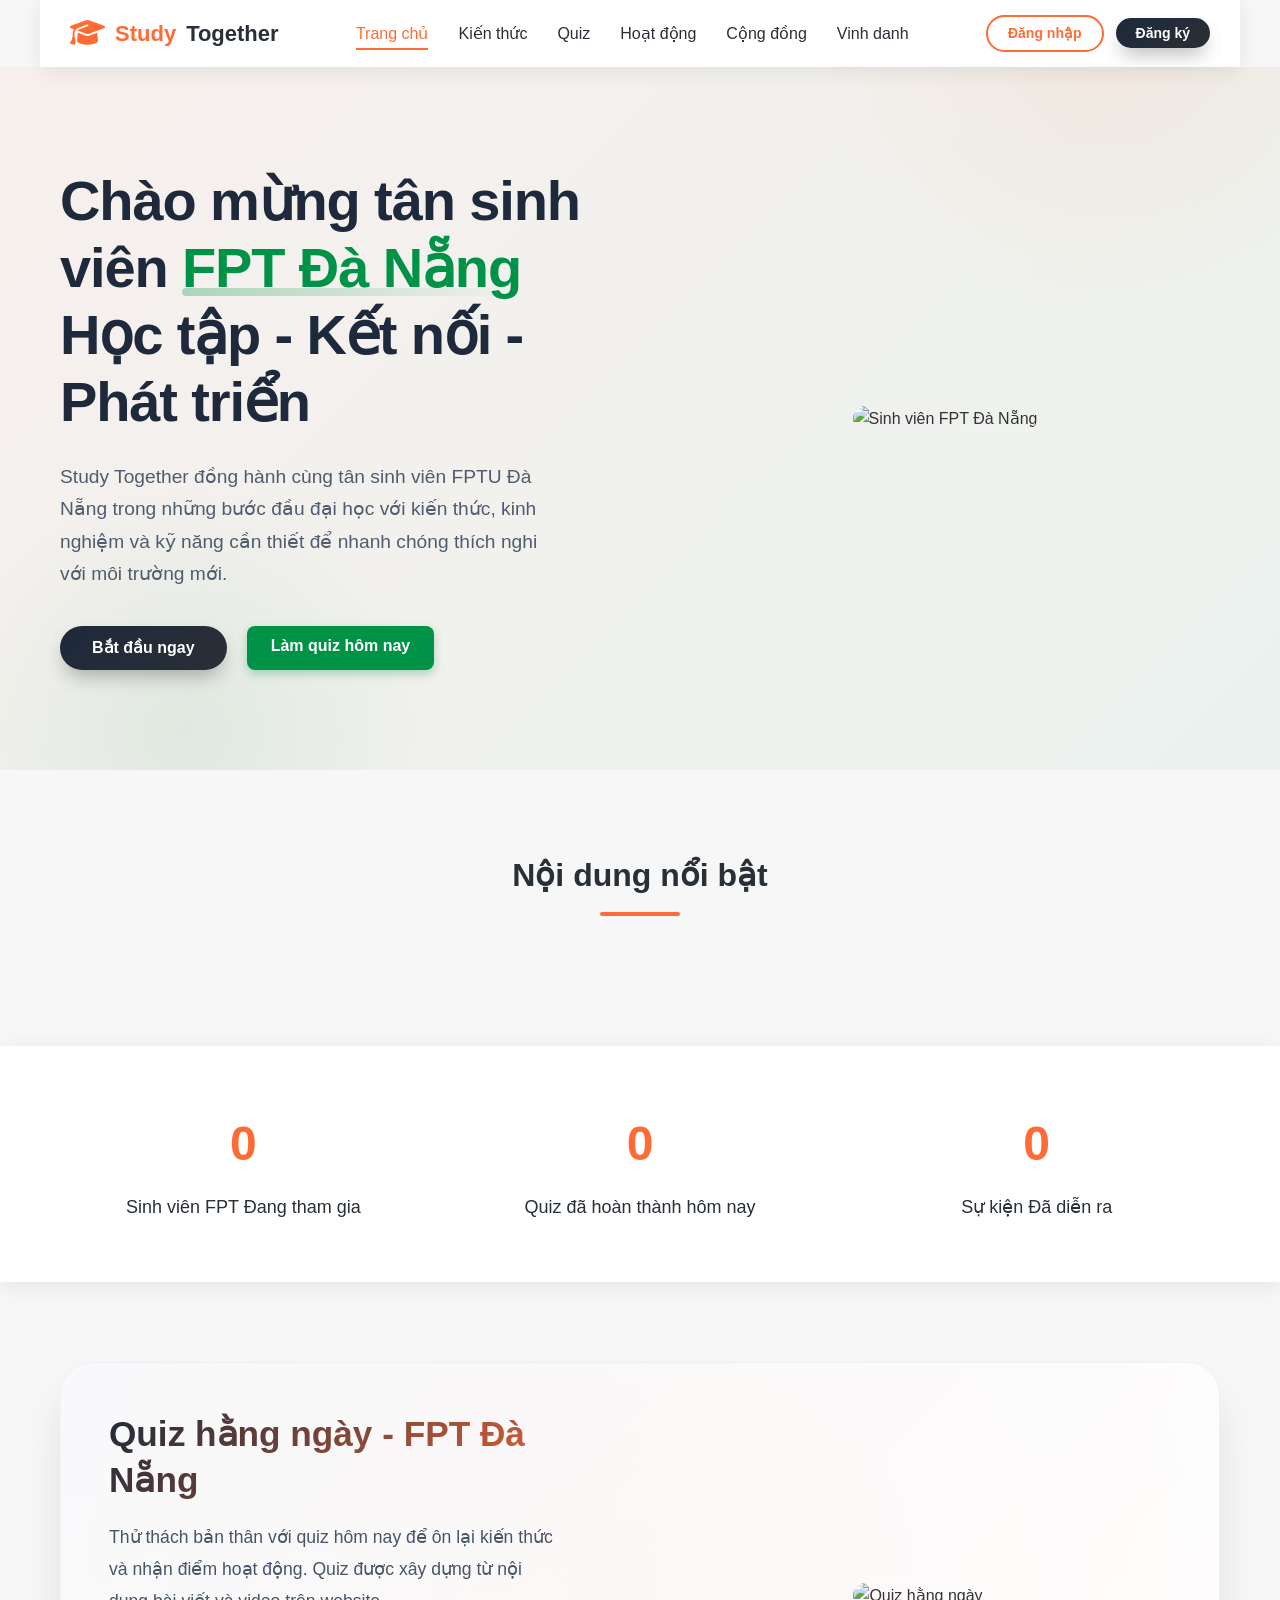
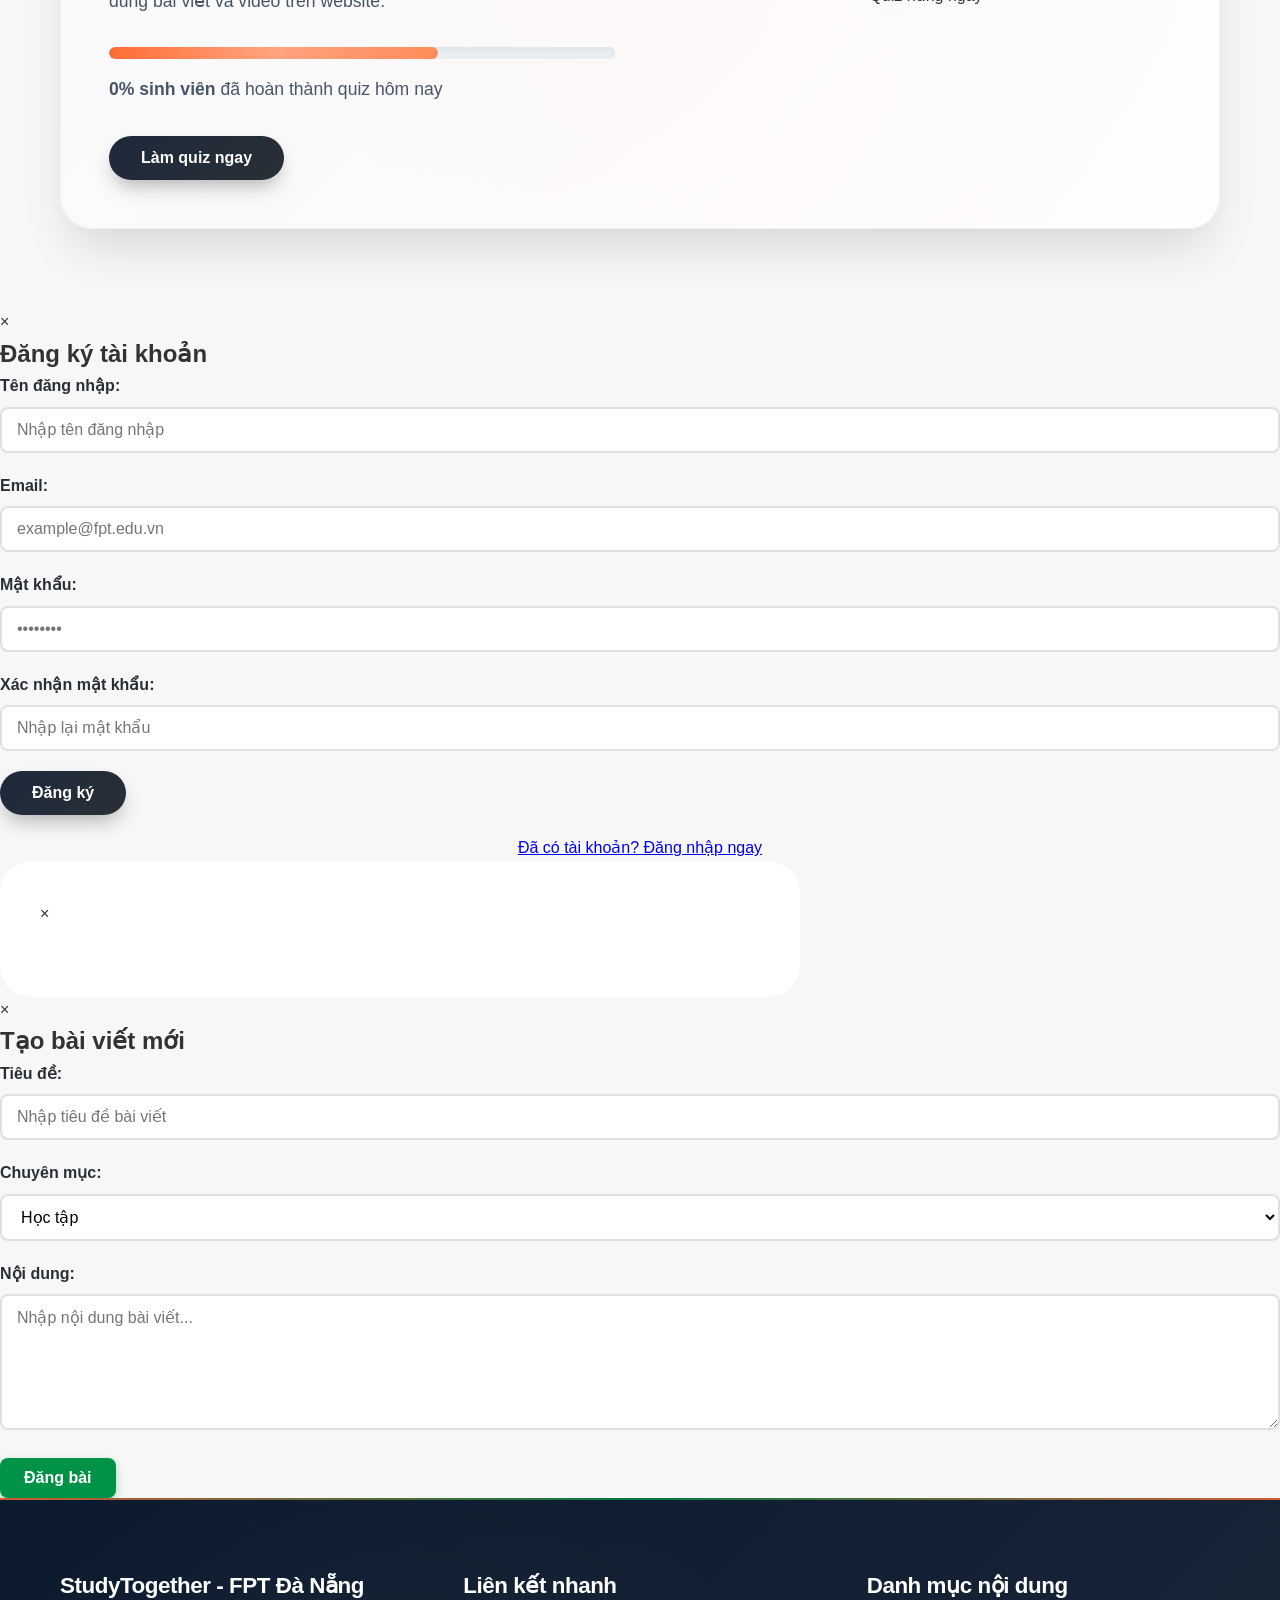
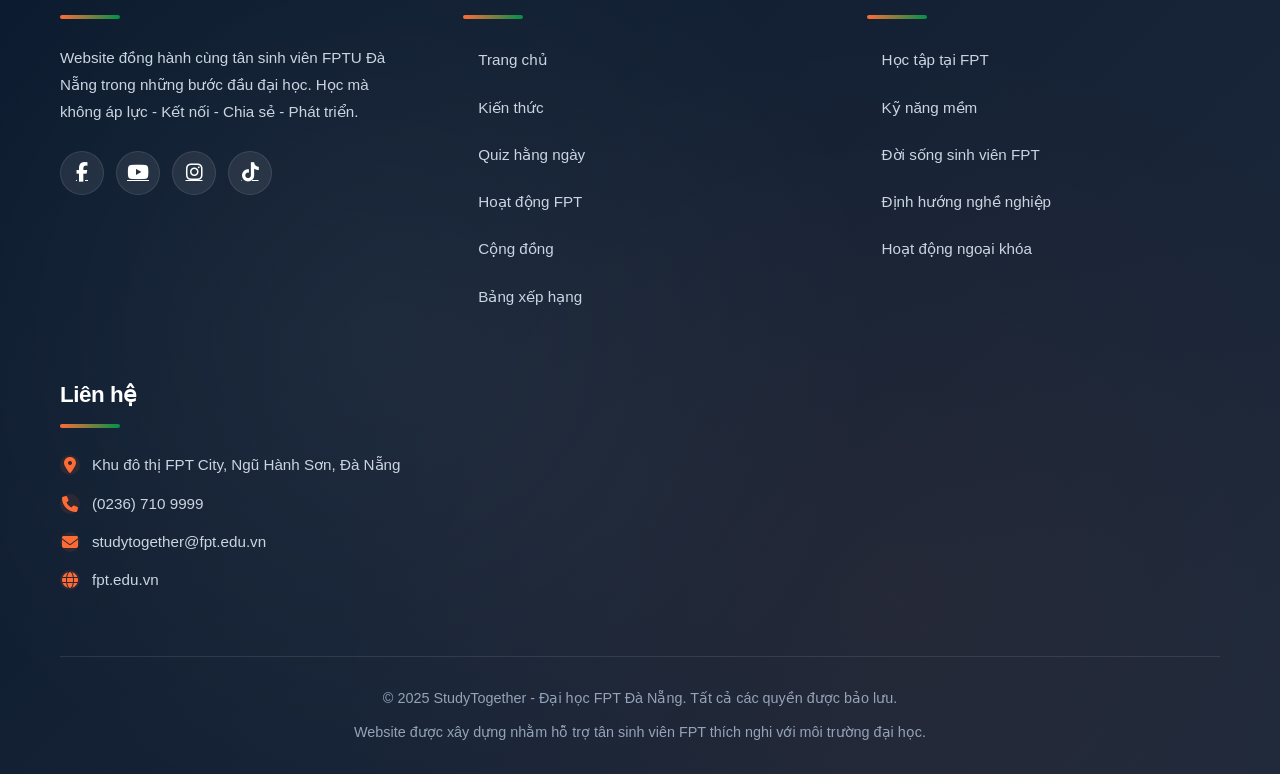
==== app-v2/admin.html @ 68ed108b "fix" ====
<!DOCTYPE html>
<html lang="vi">
<head>
    <meta charset="UTF-8">
    <meta name="viewport" content="width=device-width, initial-scale=1.0">
    <title>Study Together - Đồng hành cùng tân sinh viên FPT Đà Nẵng</title>
    <link rel="stylesheet" href="https://cdnjs.cloudflare.com/ajax/libs/font-awesome/6.4.0/css/all.min.css">
    <link rel="stylesheet" href="https://cdnjs.cloudflare.com/ajax/libs/toastr.js/latest/toastr.min.css">
    <link rel="stylesheet" href="../css/style.css">
    <link rel="stylesheet" href="css/admin.css">
    <link rel="icon" type="image/png" href="https://daihoc.fpt.edu.vn/favicon.ico">
</head>
<body>
    <!-- Header -->
    <header id="main-header">
        <div class="container header-container">
            <a href="#" class="logo" id="homeLogo">
                <i class="fas fa-graduation-cap"></i>
                <span>Study</span>Together
            </a>
            
            <nav>
                <ul>
                    <li><a href="#" class="nav-link active" data-section="home">Trang chủ</a></li>
                    <li><a href="#" class="nav-link" data-section="knowledge">Kiến thức</a></li>
                    <li><a href="#" class="nav-link" data-section="quiz">Quiz</a></li>
                    <li><a href="#" class="nav-link" data-section="activities">Hoạt động</a></li>
                    <li><a href="#" class="nav-link" data-section="community">Cộng đồng</a></li>
                    <li><a href="#" class="nav-link" data-section="ranking">Vinh danh</a></li>
                </ul>
            </nav>
            
            <div class="auth-buttons" id="authButtons">
                <a href="#" class="btn btn-outline" id="loginBtn">Đăng nhập</a>
                <a href="#" class="btn btn-primary" id="registerBtn">Đăng ký</a>
            </div>

            <!-- User Menu -->
            <div class="user-menu" id="userMenu" style="display: none;">
                <div class="user-info" id="userInfo">
                    <i class="fas fa-user-circle"></i>
                    <span id="displayUsername">Username</span>
                    <i class="fas fa-chevron-down"></i>
                </div>
                <div class="dropdown-menu" id="dropdownMenu">
                    <a href="#" id="profileBtn"><i class="fas fa-user"></i> Hồ sơ</a>
                    <a href="#" id="quizHistoryBtn"><i class="fas fa-history"></i> Lịch sử quiz</a>
                    <a href="#" id="logoutBtn"><i class="fas fa-sign-out-alt"></i> Đăng xuất</a>
                </div>
            </div>
        </div>
    </header>

    <!-- Main Content -->
    <main id="main-content">
        <!-- Trang chủ -->
        <section id="home-section" class="content-section">
            <!-- Banner chính -->
            <section class="hero">
                <div class="container hero-content">
                    <div class="hero-text">
                        <h1>Chào mừng tân sinh viên <span>FPT Đà Nẵng</span><br>Học tập - Kết nối - Phát triển</h1>
                        <p>Study Together đồng hành cùng tân sinh viên FPTU Đà Nẵng trong những bước đầu đại học với kiến thức, kinh nghiệm và kỹ năng cần thiết để nhanh chóng thích nghi với môi trường mới.</p>
                        <div class="hero-buttons">
                            <a href="#" class="btn btn-primary" id="startNowBtn">Bắt đầu ngay</a>
                            <a href="#" class="btn btn-fpt" id="dailyQuizBtn">Làm quiz hôm nay</a>
                        </div>
                    </div>
                    <div class="hero-image">
                        <img src="https://daihoc.fpt.edu.vn/wp-content/uploads/2022/07/dai-hoc-fpt-1-1659081213-910x607.jpg" alt="Sinh viên FPT Đà Nẵng">
                    </div>
                </div>
            </section>

            <!-- Nội dung nổi bật -->
            <div class="container">
                <h2 class="section-title">Nội dung nổi bật</h2>
                
                <div class="features" id="featured-content">
                    <!-- Nội dung sẽ được tải động bằng JavaScript -->
                </div>
            </div>

            <!-- Thống kê nhanh -->
            <section class="stats">
                <div class="container stats-container">
                    <div class="stat-item">
                        <div class="stat-number" id="studentCount">0</div>
                        <div class="stat-text">Sinh viên FPT Đang tham gia</div>
                    </div>
                    <div class="stat-item">
                        <div class="stat-number" id="quizCompleted">0</div>
                        <div class="stat-text">Quiz đã hoàn thành hôm nay</div>
                    </div>
                    <div class="stat-item">
                        <div class="stat-number" id="upcomingEvents">0</div>
                        <div class="stat-text">Sự kiện Đã diễn ra</div>
                    </div>
                </div>
            </section>

            <!-- Quiz hôm nay -->
            <div class="container">
                <div class="quiz-today">
                    <div class="quiz-content">
                        <h3>Quiz hằng ngày - FPT Đà Nẵng</h3>
                        <p>Thử thách bản thân với quiz hôm nay để ôn lại kiến thức và nhận điểm hoạt động. Quiz được xây dựng từ nội dung bài viết và video trên website.</p>
                        <div class="quiz-progress">
                            <div class="quiz-progress-bar" id="quizProgressBar"></div>
                        </div>
                        <p><strong id="quizPercentage">0% sinh viên</strong> đã hoàn thành quiz hôm nay</p>
                        <a href="#" class="btn btn-primary" id="takeQuizBtn">Làm quiz ngay</a>
                    </div>
                    <div class="quiz-image">
                        <img src="https://images.unsplash.com/photo-1501504905252-473c47e087f8?ixlib=rb-4.0.3&ixid=M3wxMjA3fDB8MHxwaG90by1wYWdlfHx8fGVufDB8fHx8fA%3D%3D&auto=format&fit=crop&w=1000&q=80" alt="Quiz hằng ngày">
                    </div>
                </div>
            </div>
        </section>

        <!-- Kiến thức -->
        <section id="knowledge-section" class="content-section hidden-section">
            <div class="container">
                <h2 class="section-title">Kiến thức cho tân sinh viên FPT</h2>
                <div class="features" id="knowledge-content">
                    <!-- Nội dung kiến thức sẽ được tải động -->
                </div>
            </div>
        </section>

        <!-- Quiz -->
        <section id="quiz-section" class="content-section hidden-section">
            <div class="container">
                <h2 class="section-title">Quiz hàng ngày</h2>
                <div class="quiz-today">
                    <div class="quiz-content">
                        <h3>Tham gia quiz để tích lũy điểm</h3>
                        <p>Mỗi ngày có 1 bộ quiz với 5-10 câu hỏi từ các bài viết và video trên website. Hoàn thành quiz để nhận điểm hoạt động và xếp hạng.</p>
                        <div class="quiz-progress">
                            <div class="quiz-progress-bar" id="quizProgressBar2"></div>
                        </div>
                        <p><strong id="quizPercentage2">0% sinh viên</strong> đã hoàn thành quiz hôm nay</p>
                        <a href="#" class="btn btn-primary" id="takeQuizBtn2">Làm quiz ngay</a>
                    </div>
                    <div class="quiz-image">
                        <img src="https://images.unsplash.com/photo-1516321318423-f06f85e504b3?ixlib=rb-4.0.3&ixid=M3wxMjA3fDB8MHxwaG90by1wYWdlfHx8fGVufDB8fHx8fA%3D%3D&auto=format&fit=crop&w=1000&q=80" alt="Quiz hằng ngày">
                    </div>
                </div>
                
                <h3 class="section-title" style="margin-top: 60px; font-size: 24px;">Lịch sử quiz của bạn</h3>
                <div id="quiz-history">
                    <!-- Lịch sử quiz sẽ được tải động -->
                </div>
            </div>
        </section>

        <!-- Hoạt động -->
        <section id="activities-section" class="content-section hidden-section">
            <div class="container">
                <h2 class="section-title fpt">Hoạt động FPT Đà Nẵng</h2>
                <p style="text-align: center; margin-bottom: 40px; font-size: 18px;">Các sự kiện, hoạt động ngoại khóa và talkshow dành cho sinh viên FPTU Đà Nẵng</p>
                
                <div class="activities-grid" id="activities-content">
                    <!-- Nội dung hoạt động sẽ được tải động -->
                </div>
                
                <div style="text-align: center; margin-top: 40px;">
                    <button class="btn btn-fpt" id="loadMoreActivities">Xem thêm hoạt động</button>
                </div>
            </div>
        </section>

        <!-- Cộng đồng -->
        <section id="community-section" class="content-section hidden-section">
            <div class="container">
                <h2 class="section-title fpt">Cộng đồng FPT Đà Nẵng</h2>
                <p style="text-align: center; margin-bottom: 40px; font-size: 18px;">Kết nối, chia sẻ và học hỏi cùng cộng đồng sinh viên FPTU Đà Nẵng</p>
                
                <div class="community-container">
                    <div class="community-card">
                        <div class="community-icon">
                            <i class="fas fa-comments"></i>
                        </div>
                        <h3>Diễn đàn thảo luận</h3>
                        <p>Thảo luận, đặt câu hỏi và chia sẻ kinh nghiệm học tập với sinh viên FPT</p>
                        <button class="btn btn-fpt" id="joinForumBtn">Tham gia ngay</button>
                    </div>
                    
                    <div class="community-card">
                        <div class="community-icon">
                            <i class="fas fa-users"></i>
                        </div>
                        <h3>Nhóm học tập</h3>
                        <p>Kết nối với các nhóm học tập theo môn học, chuyên ngành tại FPT</p>
                        <button class="btn btn-fpt" id="findGroupBtn">Tìm nhóm</button>
                    </div>
                    
                    <div class="community-card">
                        <div class="community-icon">
                            <i class="fas fa-question-circle"></i>
                        </div>
                        <h3>Hỏi đáp cùng giảng viên</h3>
                        <p>Đặt câu hỏi trực tiếp với giảng viên và mentor FPT Đà Nẵng</p>
                        <button class="btn btn-fpt" id="askQuestionBtn">Đặt câu hỏi</button>
                    </div>
                </div>
                
                <div class="forum-posts">
                    <h3 style="margin-bottom: 25px; font-size: 24px;">Bài viết mới từ cộng đồng</h3>
                    <div id="forum-posts-content">
                        <!-- Bài viết diễn đàn sẽ được tải động -->
                    </div>
                    
                    <div style="text-align: center; margin-top: 30px;">
                        <button class="btn btn-outline" id="createPostBtn">Tạo bài viết mới</button>
                    </div>
                </div>
            </div>
        </section>

        <!-- Vinh danh -->
        <section id="ranking-section" class="content-section hidden-section">
            <div class="container">
                <h2 class="section-title">Bảng xếp hạng FPT Đà Nẵng</h2>
                
                <div style="text-align: center; margin-bottom: 30px;">
                    <button class="btn btn-outline" id="weeklyRankingBtn" style="margin-right: 10px;">Xếp hạng tuần</button>
                    <button class="btn btn-primary" id="monthlyRankingBtn">Xếp hạng tháng</button>
                </div>
                
                <div id="ranking-content">
                    <!-- Bảng xếp hạng sẽ được tải động -->
                </div>
            </div>
        </section>

        <!-- Hồ sơ -->
        <section id="profile-section" class="content-section hidden-section">
            <div class="container">
                <h2 class="section-title">Hồ sơ cá nhân</h2>

                <div style="max-width:500px;margin:0 auto;background:#fff;padding:30px;border-radius:10px;box-shadow:0 5px 15px rgba(0,0,0,0.1)">
                    <p><strong>Tên đăng nhập:</strong> <span id="profileUsername">---</span></p>
                    <p><strong>Email:</strong> <span id="profileEmail">---</span></p>
                    <p><strong>Điểm tích lũy:</strong> <span id="profilePoints">0</span></p>
                </div>
            </div>
        </section>
    </main>

    <!-- Modal đăng ký/đăng nhập -->
    <div class="modal" id="authModal">
        <div class="modal-content">
            <span class="close-modal" id="closeAuthModal">&times;</span>
            <h2 id="modalTitle">Đăng ký tài khoản</h2>

            <form id="authForm">
                <!-- USERNAME -->
                <div class="form-group">
                    <label for="username">Tên đăng nhập:</label>
                    <input type="text" id="username" placeholder="Nhập tên đăng nhập" required>
                </div>

                <!-- EMAIL (CHỈ HIỆN KHI REGISTER) -->
                <div class="form-group" id="emailGroup">
                    <label for="email">Email:</label>
                    <input type="email" id="email" placeholder="example@fpt.edu.vn">
                </div>

                <!-- PASSWORD -->
                <div class="form-group">
                    <label for="password">Mật khẩu:</label>
                    <input type="password" id="password" placeholder="••••••••" required>
                </div>

                <!-- CONFIRM PASSWORD -->
                <div class="form-group" id="confirmPasswordGroup">
                    <label for="confirmPassword">Xác nhận mật khẩu:</label>
                    <input type="password" id="confirmPassword" placeholder="Nhập lại mật khẩu">
                </div>

                <button type="submit" class="btn btn-primary" id="authSubmitBtn">
                    Đăng ký
                </button>

                <p style="margin-top: 20px; text-align: center;">
                    <a href="#" id="switchAuthMode">Đã có tài khoản? Đăng nhập ngay</a>
                </p>
            </form>
        </div>
    </div>

    <!-- Modal quiz -->
    <div class="modal quiz-modal" id="quizModal">
        <div class="modal-content">
            <span class="close-modal" id="closeQuizModal">&times;</span>
            <div id="quizQuestions">
                <!-- Câu hỏi quiz sẽ được tải động -->
            </div>
            <div id="quizResult" style="display: none;">
                <!-- Kết quả quiz sẽ được hiển thị -->
            </div>
            <div style="text-align: center; margin-top: 30px;">
                <button class="btn btn-primary" id="submitQuizBtn" style="display: none;">Nộp bài</button>
                <button class="btn btn-outline" id="closeQuizResultBtn" style="display: none;">Đóng</button>
            </div>
        </div>
    </div>

    <!-- Modal tạo bài viết cộng đồng -->
    <div class="modal" id="createPostModal">
        <div class="modal-content">
            <span class="close-modal" id="closePostModal">&times;</span>
            <h2>Tạo bài viết mới</h2>
            <form id="postForm">
                <div class="form-group">
                    <label for="postTitle">Tiêu đề:</label>
                    <input type="text" id="postTitle" name="postTitle" placeholder="Nhập tiêu đề bài viết" required>
                </div>
                <div class="form-group">
                    <label for="postCategory">Chuyên mục:</label>
                    <select id="postCategory" name="postCategory">
                        <option value="study">Học tập</option>
                        <option value="activity">Hoạt động</option>
                        <option value="question">Hỏi đáp</option>
                        <option value="share">Chia sẻ</option>
                        <option value="other">Khác</option>
                    </select>
                </div>
                <div class="form-group">
                    <label for="postContent">Nội dung:</label>
                    <textarea id="postContent" name="postContent" rows="6" placeholder="Nhập nội dung bài viết..." required></textarea>
                </div>
                <button type="submit" class="btn btn-fpt">Đăng bài</button>
            </form>
        </div>
    </div>

    <!-- Footer -->
    <footer id="main-footer">
        <div class="container">
            <div class="footer-container">
                <div class="footer-column">
                    <h3>StudyTogether - FPT Đà Nẵng</h3>
                    <p>Website đồng hành cùng tân sinh viên FPTU Đà Nẵng trong những bước đầu đại học. Học mà không áp lực - Kết nối - Chia sẻ - Phát triển.</p>
                    <div class="social-icons">
                        <a href="#"><i class="fab fa-facebook-f"></i></a>
                        <a href="#"><i class="fab fa-youtube"></i></a>
                        <a href="#"><i class="fab fa-instagram"></i></a>
                        <a href="#"><i class="fab fa-tiktok"></i></a>
                    </div>
                </div>
                
                <div class="footer-column">
                    <h3>Liên kết nhanh</h3>
                    <ul>
                        <li><a href="#" class="footer-nav" data-section="home">Trang chủ</a></li>
                        <li><a href="#" class="footer-nav" data-section="knowledge">Kiến thức</a></li>
                        <li><a href="#" class="footer-nav" data-section="quiz">Quiz hằng ngày</a></li>
                        <li><a href="#" class="footer-nav" data-section="activities">Hoạt động FPT</a></li>
                        <li><a href="#" class="footer-nav" data-section="community">Cộng đồng</a></li>
                        <li><a href="#" class="footer-nav" data-section="ranking">Bảng xếp hạng</a></li>
                    </ul>
                </div>
                
                <div class="footer-column">
                    <h3>Danh mục nội dung</h3>
                    <ul>
                        <li><a href="#">Học tập tại FPT</a></li>
                        <li><a href="#">Kỹ năng mềm</a></li>
                        <li><a href="#">Đời sống sinh viên FPT</a></li>
                        <li><a href="#">Định hướng nghề nghiệp</a></li>
                        <li><a href="#">Hoạt động ngoại khóa</a></li>
                    </ul>
                </div>
                
                <div class="footer-column">
                    <h3>Liên hệ</h3>
                    <ul>
                        <li><i class="fas fa-map-marker-alt"></i> Khu đô thị FPT City, Ngũ Hành Sơn, Đà Nẵng</li>
                        <li><i class="fas fa-phone"></i> (0236) 710 9999</li>
                        <li><i class="fas fa-envelope"></i> studytogether@fpt.edu.vn</li>
                        <li><i class="fas fa-globe"></i> fpt.edu.vn</li>
                    </ul>
                </div>
            </div>
            
            <div class="copyright">
                <p>&copy; 2025 StudyTogether - Đại học FPT Đà Nẵng. Tất cả các quyền được bảo lưu.</p>
                <p>Website được xây dựng nhằm hỗ trợ tân sinh viên FPT thích nghi với môi trường đại học.</p>
            </div>
        </div>
    </footer>

    <!-- jQuery -->
    <script src="https://cdnjs.cloudflare.com/ajax/libs/jquery/3.7.1/jquery.min.js"></script>

    <!-- Toastr -->
    <script src="https://cdnjs.cloudflare.com/ajax/libs/toastr.js/latest/toastr.min.js"></script>

    <script>
        // Cấu hình Toastr
        toastr.options = {
            closeButton: true,
            progressBar: true,
            positionClass: "toast-top-right",
            timeOut: "4000",
            extendedTimeOut: "1000",
            showDuration: "300",
            hideDuration: "1000",
            preventDuplicates: true
        };
    </script>
<script type="module" src="js/guard.js"></script>
<script type="module" src="../js/modules/main.js"></script>
<script type="module" src="js/admin.js"></script>
</body>
</html>
---- css/style.css ----
/* Reset và biến màu sắc */
@import url('components/header.css');
@import url('components/footer.css');
@import url('components/modal.css');
@import url('components/cards.css');
@import url('components/quiz.css');
/* Import các component bổ sung */
@import url('components/user-menu.css');
@import url('components/quiz-modal.css');

* {
    margin: 0;
    padding: 0;
    box-sizing: border-box;
    font-family: 'Segoe UI', Tahoma, Geneva, Verdana, sans-serif;
}

:root {
    --primary-color: #FF6B35; /* Cam chủ đạo */
    --primary-dark: #E55A2B;
    --secondary-color: #4ECDC4; /* Xanh phụ */
    --light-color: #FFFFFF;
    --dark-color: #292F36;
    --gray-color: #F7F7F7;
    --text-color: #333333;
    --shadow: 0 4px 20px rgba(0, 0, 0, 0.08);
    --shadow-hover: 0 8px 25px rgba(0, 0, 0, 0.15);
    --border-radius: 8px;
    --transition: all 0.3s cubic-bezier(0.25, 0.8, 0.25, 1);
    --fpt-green: #009247; /* Màu xanh FPT */
    --fpt-blue: #0056B3; /* Màu xanh dương FPT */
}

body {
    background-color: var(--gray-color);
    color: var(--text-color);
    line-height: 1.6;
    scroll-behavior: smooth; /* Cuộn trang mượt mà */
}

.container {
    width: 100%;
    max-width: 1200px;
    margin: 0 auto;
    padding: 0 20px;
}

/* Các phần ẩn ban đầu */
.hidden-section {
    display: none !important;
}

/* Nút cơ bản */
.btn {
    padding: 12px 24px;
    border-radius: var(--border-radius);
    font-weight: 600;
    cursor: pointer;
    transition: var(--transition);
    border: none;
    text-decoration: none;
    display: inline-block;
    text-align: center;
    font-size: 16px;
    line-height: 1;
}

.btn-primary {
    background-color: var(--primary-color);
    color: var(--light-color);
    box-shadow: 0 4px 10px rgba(255, 107, 53, 0.3);
}

.btn-primary:hover {
    background-color: var(--primary-dark);
    transform: translateY(-3px);
    box-shadow: 0 8px 20px rgba(255, 107, 53, 0.4);
}

.btn-outline {
    background-color: transparent;
    color: var(--primary-color);
    border: 2px solid var(--primary-color);
    line-height: 1.2; /* Điều chỉnh để cân bằng với padding */
}

.btn-outline:hover {
    background-color: var(--primary-color);
    color: var(--light-color);
    transform: translateY(-3px);
    box-shadow: 0 8px 20px rgba(255, 107, 53, 0.3);
}

.btn-fpt {
    background-color: var(--fpt-green);
    color: white;
    box-shadow: 0 4px 10px rgba(0, 146, 71, 0.3);
}

.btn-fpt:hover {
    background-color: #007a3d;
    transform: translateY(-3px);
    box-shadow: 0 8px 20px rgba(0, 146, 71, 0.4);
}

/* Tiêu đề section */
.section-title {
    font-size: 32px;
    text-align: center;
    margin-bottom: 50px;
    color: var(--dark-color);
    position: relative;
    padding-bottom: 15px;
}

.section-title::after {
    content: '';
    position: absolute;
    bottom: 0;
    left: 50%;
    transform: translateX(-50%);
    width: 80px;
    height: 4px;
    background-color: var(--primary-color);
    border-radius: 2px;
    transition: width 0.3s ease;
}

.section-title:hover::after {
    width: 120px;
}

.section-title.fpt::after {
    background-color: var(--fpt-green);
}

/* Hero banner - Phiên bản sang trọng */
.hero {
    background: linear-gradient(135deg, rgba(255, 107, 53, 0.05) 0%, rgba(0, 146, 71, 0.05) 100%);
    padding: 100px 0;
    margin-bottom: 80px;
    position: relative;
    overflow: hidden;
}

/* Hiệu ứng background động */
.hero::before {
    content: '';
    position: absolute;
    top: -50%;
    right: -10%;
    width: 600px;
    height: 600px;
    background: radial-gradient(circle, rgba(255, 107, 53, 0.08) 0%, transparent 70%);
    border-radius: 50%;
    animation: float 20s ease-in-out infinite;
    z-index: 0;
}

.hero::after {
    content: '';
    position: absolute;
    bottom: -30%;
    left: -5%;
    width: 500px;
    height: 500px;
    background: radial-gradient(circle, rgba(0, 146, 71, 0.08) 0%, transparent 70%);
    border-radius: 50%;
    animation: float 15s ease-in-out infinite reverse;
    z-index: 0;
}

@keyframes float {
    0%, 100% {
        transform: translate(0, 0) scale(1);
    }
    50% {
        transform: translate(30px, -20px) scale(1.05);
    }
}

.hero-content {
    display: flex;
    align-items: center;
    gap: 60px;
    position: relative;
    z-index: 2;
}

.hero-text {
    flex: 1;
    animation: slideInLeft 0.8s ease-out;
}

.hero-image {
    flex: 1;
    text-align: center;
    animation: slideInRight 0.8s ease-out;
}

.hero-image img {
    max-width: 100%;
    border-radius: 30px;
    box-shadow: 0 30px 40px -20px rgba(0, 0, 0, 0.3);
    transition: all 0.5s cubic-bezier(0.175, 0.885, 0.32, 1.275);
    border: 1px solid rgba(255, 255, 255, 0.2);
    backdrop-filter: blur(5px);
}

.hero-image img:hover {
    transform: scale(1.03) rotate(1deg);
    box-shadow: 0 40px 60px -20px rgba(255, 107, 53, 0.4);
}

.hero h1 {
    font-size: 3.5rem;
    font-weight: 800;
    margin-bottom: 25px;
    color: #1e293b;
    line-height: 1.2;
    letter-spacing: -0.02em;
}

.hero h1 span {
    color: var(--fpt-green);
    position: relative;
    display: inline-block;
}

.hero h1 span::after {
    content: '';
    position: absolute;
    bottom: 5px;
    left: 0;
    width: 100%;
    height: 8px;
    background: linear-gradient(90deg, var(--fpt-green), transparent);
    opacity: 0.3;
    border-radius: 10px;
}

.hero p {
    font-size: 1.2rem;
    margin-bottom: 35px;
    color: #475569;
    opacity: 0.95;
    line-height: 1.7;
    max-width: 90%;
}

.hero-buttons {
    display: flex;
    gap: 20px;
    flex-wrap: wrap;
}

/* Animation */
@keyframes slideInLeft {
    from {
        opacity: 0;
        transform: translateX(-50px);
    }
    to {
        opacity: 1;
        transform: translateX(0);
    }
}

@keyframes slideInRight {
    from {
        opacity: 0;
        transform: translateX(50px);
    }
    to {
        opacity: 1;
        transform: translateX(0);
    }
}

/* Responsive */
@media (max-width: 1024px) {
    .hero h1 {
        font-size: 3rem;
    }
    
    .hero p {
        font-size: 1.1rem;
    }
}

@media (max-width: 768px) {
    .hero {
        padding: 60px 0;
    }
    
    .hero-content {
        flex-direction: column;
        gap: 40px;
        text-align: center;
    }
    
    .hero-text {
        flex: none;
        width: 100%;
    }
    
    .hero-image {
        flex: none;
        width: 80%;
        margin: 0 auto;
    }
    
    .hero h1 {
        font-size: 2.5rem;
    }
    
    .hero h1 span::after {
        bottom: 2px;
        height: 6px;
    }
    
    .hero p {
        max-width: 100%;
        font-size: 1rem;
    }
    
    .hero-buttons {
        justify-content: center;
    }
    
    .hero::before,
    .hero::after {
        width: 300px;
        height: 300px;
    }
}

@media (max-width: 480px) {
    .hero h1 {
        font-size: 2rem;
    }
    
    .hero-buttons {
        flex-direction: column;
        gap: 15px;
    }
    
    .hero-buttons .btn {
        width: 100%;
    }
}

/* Thống kê nhanh */
.stats {
    background-color: var(--light-color);
    padding: 60px 0;
    margin-bottom: 80px;
    box-shadow: var(--shadow);
}

.stats-container {
    display: flex;
    justify-content: space-around;
    flex-wrap: wrap;
    gap: 30px;
}

.stat-item {
    text-align: center;
    flex: 1;
    min-width: 200px;
    transition: var(--transition);
}

.stat-item:hover {
    transform: translateY(-5px);
}

.stat-number {
    font-size: 48px;
    font-weight: 700;
    color: var(--primary-color);
    margin-bottom: 10px;
    transition: var(--transition);
}

.stat-item:hover .stat-number {
    transform: scale(1.1);
    color: var(--primary-dark);
}

.stat-text {
    font-size: 18px;
    color: var(--dark-color);
    font-weight: 500;
}

/* Bảng xếp hạng - Phiên bản cao cấp */
.ranking-table {
    width: 100%;
    border-collapse: separate;
    border-spacing: 0 8px;
    margin: 30px 0 20px;
    transition: all 0.4s ease;
    animation: tableAppear 0.8s cubic-bezier(0.175, 0.885, 0.32, 1.275);
}

@keyframes tableAppear {
    from {
        opacity: 0;
        transform: translateY(40px);
    }
    to {
        opacity: 1;
        transform: translateY(0);
    }
}

.ranking-table thead tr {
    background: linear-gradient(135deg, var(--primary-color), #ff8c5a);
    border-radius: 16px 16px 0 0;
    overflow: hidden;
    box-shadow: 0 8px 20px -5px rgba(255, 107, 53, 0.3);
}

.ranking-table th {
    padding: 18px 20px;
    color: white;
    font-weight: 700;
    font-size: 0.95rem;
    text-transform: uppercase;
    letter-spacing: 1px;
    text-align: left;
    position: relative;
    overflow: hidden;
}

.ranking-table th:first-child {
    border-radius: 16px 0 0 0;
    padding-left: 25px;
}

.ranking-table th:last-child {
    border-radius: 0 16px 0 0;
    padding-right: 25px;
}

.ranking-table th::after {
    content: '';
    position: absolute;
    top: 0;
    left: -100%;
    width: 100%;
    height: 100%;
    background: linear-gradient(90deg, transparent, rgba(255, 255, 255, 0.2), transparent);
    animation: shimmer 3s infinite;
}

@keyframes shimmer {
    0% { left: -100%; }
    20% { left: 100%; }
    100% { left: 100%; }
}

.ranking-table tbody tr {
    background: white;
    border-radius: 16px;
    box-shadow: 0 4px 15px -5px rgba(0, 0, 0, 0.1);
    transition: all 0.3s cubic-bezier(0.175, 0.885, 0.32, 1.275);
    animation: rowAppear 0.5s ease forwards;
    opacity: 0;
    transform: translateX(-20px);
    position: relative;
    border: 1px solid rgba(229, 231, 235, 0.5);
}

.ranking-table tbody tr:nth-child(1) { animation-delay: 0.1s; }
.ranking-table tbody tr:nth-child(2) { animation-delay: 0.2s; }
.ranking-table tbody tr:nth-child(3) { animation-delay: 0.3s; }
.ranking-table tbody tr:nth-child(4) { animation-delay: 0.4s; }
.ranking-table tbody tr:nth-child(5) { animation-delay: 0.5s; }
.ranking-table tbody tr:nth-child(6) { animation-delay: 0.6s; }
.ranking-table tbody tr:nth-child(7) { animation-delay: 0.7s; }
.ranking-table tbody tr:nth-child(8) { animation-delay: 0.8s; }
.ranking-table tbody tr:nth-child(9) { animation-delay: 0.9s; }
.ranking-table tbody tr:nth-child(10) { animation-delay: 1s; }

@keyframes rowAppear {
    to {
        opacity: 1;
        transform: translateX(0);
    }
}

.ranking-table tbody tr:hover {
    transform: translateY(-4px) scale(1.02);
    box-shadow: 0 15px 30px -8px rgba(255, 107, 53, 0.25);
    border-color: transparent;
    background: linear-gradient(90deg, white, #fff9f7);
}

.ranking-table td {
    padding: 18px 20px;
    color: #334155;
    font-size: 0.95rem;
    border: none;
    position: relative;
}

.ranking-table td:first-child {
    border-radius: 16px 0 0 16px;
    padding-left: 25px;
}

.ranking-table td:last-child {
    border-radius: 0 16px 16px 0;
    padding-right: 25px;
    font-weight: 700;
    color: var(--primary-color);
}

/* Cột thứ tự (rank) */
.ranking-table .rank {
    font-weight: 800;
    font-size: 1.2rem;
    text-align: center;
    width: 70px;
    position: relative;
}

/* Huy chương cho top 3 */
.rank-1, .rank-2, .rank-3 {
    display: flex;
    align-items: center;
    justify-content: center;
    gap: 5px;
}

.rank-1::before {
    content: '🥇';
    font-size: 1.3rem;
    filter: drop-shadow(0 2px 5px rgba(255, 215, 0, 0.3));
    animation: medalWobble 2s ease infinite;
}

.rank-2::before {
    content: '🥈';
    font-size: 1.3rem;
    filter: drop-shadow(0 2px 5px rgba(192, 192, 192, 0.3));
    animation: medalWobble 2s ease infinite 0.2s;
}

.rank-3::before {
    content: '🥉';
    font-size: 1.3rem;
    filter: drop-shadow(0 2px 5px rgba(205, 127, 50, 0.3));
    animation: medalWobble 2s ease infinite 0.4s;
}

@keyframes medalWobble {
    0%, 100% { transform: rotate(0deg); }
    25% { transform: rotate(5deg); }
    75% { transform: rotate(-5deg); }
}

/* Hiệu ứng cho số thứ tự từ 4-10 */
.rank:not(.rank-1):not(.rank-2):not(.rank-3) {
    font-weight: 700;
    color: #94a3b8;
    background: #f1f5f9;
    width: 35px;
    height: 35px;
    display: flex;
    align-items: center;
    justify-content: center;
    border-radius: 50%;
    margin: 0 auto;
    transition: all 0.3s ease;
}

tbody tr:hover .rank:not(.rank-1):not(.rank-2):not(.rank-3) {
    background: var(--primary-color);
    color: white;
    transform: scale(1.1);
}

/* Cột tên sinh viên */
.ranking-table td:nth-child(2) {
    font-weight: 600;
    color: #1e293b;
    position: relative;
    display: flex;
    align-items: center;
    gap: 10px;
}

.ranking-table td:nth-child(2)::before {
    content: '👤';
    font-size: 1rem;
    opacity: 0;
    transform: translateX(-10px);
    transition: all 0.3s ease;
}

.ranking-table tr:hover td:nth-child(2)::before {
    opacity: 1;
    transform: translateX(0);
}

/* Cột khoa */
.ranking-table td:nth-child(3) {
    color: #64748b;
    font-weight: 500;
    position: relative;
}

.ranking-table td:nth-child(3)::after {
    content: '';
    position: absolute;
    bottom: 15px;
    left: 20px;
    right: 20px;
    height: 2px;
    background: linear-gradient(90deg, var(--primary-color), transparent);
    transform: scaleX(0);
    transition: transform 0.3s ease;
}

.ranking-table tr:hover td:nth-child(3)::after {
    transform: scaleX(1);
}

/* Cột điểm */
.ranking-table td:last-child {
    font-weight: 700;
    font-size: 1.1rem;
    color: var(--primary-color);
    position: relative;
    display: flex;
    align-items: center;
    gap: 5px;
    justify-content: flex-end;
}

.ranking-table td:last-child::after {
    content: 'điểm';
    font-size: 0.8rem;
    color: #94a3b8;
    font-weight: 400;
    margin-left: 3px;
}

.ranking-table tr:hover td:last-child {
    animation: pointPulse 0.5s ease;
}

@keyframes pointPulse {
    0%, 100% { transform: scale(1); }
    50% { transform: scale(1.1); }
}

/* Empty state */
.ranking-table tbody:empty::after {
    content: 'Chưa có dữ liệu xếp hạng';
    display: block;
    text-align: center;
    padding: 50px;
    color: #94a3b8;
    font-style: italic;
    background: white;
    border-radius: 16px;
    box-shadow: 0 4px 15px -5px rgba(0, 0, 0, 0.1);
}

/* Responsive */
@media (max-width: 768px) {
    .ranking-table {
        border-spacing: 0 6px;
    }
    
    .ranking-table th {
        padding: 14px 12px;
        font-size: 0.8rem;
    }
    
    .ranking-table td {
        padding: 14px 12px;
        font-size: 0.9rem;
    }
    
    .ranking-table td:first-child,
    .ranking-table th:first-child {
        padding-left: 15px;
    }
    
    .ranking-table td:last-child,
    .ranking-table th:last-child {
        padding-right: 15px;
    }
    
    .rank-1::before,
    .rank-2::before,
    .rank-3::before {
        font-size: 1.1rem;
    }
    
    .rank:not(.rank-1):not(.rank-2):not(.rank-3) {
        width: 30px;
        height: 30px;
        font-size: 0.9rem;
    }
}

@media (max-width: 480px) {
    .ranking-table {
        font-size: 0.85rem;
    }
    
    .ranking-table th {
        padding: 12px 8px;
        font-size: 0.75rem;
    }
    
    .ranking-table td {
        padding: 12px 8px;
    }
    
    .ranking-table td:nth-child(2)::before {
        display: none;
    }
    
    .ranking-table td:last-child::after {
        display: none;
    }
}

/* Tabs chuyển đổi bảng xếp hạng */
.ranking-tabs {
    display: flex;
    gap: 15px;
    margin-bottom: 25px;
    justify-content: center;
}

.ranking-tabs .btn {
    padding: 12px 30px;
    border-radius: 40px;
    font-weight: 600;
    transition: all 0.3s ease;
    min-width: 150px;
}

.ranking-tabs .btn-primary {
    background: linear-gradient(135deg, var(--primary-color), #ff8c5a);
    color: white;
    box-shadow: 0 8px 15px -5px rgba(255, 107, 53, 0.3);
}

.ranking-tabs .btn-outline {
    background: transparent;
    border: 2px solid var(--primary-color);
    color: var(--primary-color);
}

.ranking-tabs .btn-outline:hover {
    background: var(--primary-color);
    color: white;
    transform: translateY(-2px);
    box-shadow: 0 8px 15px -5px rgba(255, 107, 53, 0.3);
}

/* Form elements */
.form-group {
    margin-bottom: 20px;
}

.form-group label {
    display: block;
    margin-bottom: 8px;
    font-weight: 600;
    color: var(--dark-color);
    transition: var(--transition);
}

.form-group input,
.form-group select,
.form-group textarea {
    width: 100%;
    padding: 12px 15px;
    border: 2px solid #e0e0e0;
    border-radius: var(--border-radius);
    font-size: 16px;
    transition: var(--transition);
    background-color: var(--light-color);
}

.form-group input:focus,
.form-group select:focus,
.form-group textarea:focus {
    outline: none;
    border-color: var(--primary-color);
    box-shadow: 0 0 0 4px rgba(255, 107, 53, 0.15);
    transform: translateY(-2px);
}

.form-group input:hover,
.form-group select:hover,
.form-group textarea:hover {
    border-color: var(--primary-color);
}

/* Auth Buttons - Giữ lại vì đây là style chung cho nút đăng nhập/đăng ký */
.auth-buttons {
    display: flex;
    gap: 12px;
    align-items: center;
}

.auth-buttons .btn {
    padding: 8px 20px;
    font-size: 14px;
}

/* Header container */
.header-container {
    display: flex;
    align-items: center;
    justify-content: space-between;
    padding: 15px 30px;
    background: rgba(255, 255, 255, 0.95);
    backdrop-filter: blur(10px);
    box-shadow: 0 4px 20px rgba(0,0,0,0.08);
    position: sticky;
    top: 0;
    z-index: 100;
    transition: var(--transition);
}

.header-container:hover {
    box-shadow: 0 4px 25px rgba(0,0,0,0.12);
}

.logo {
    display: flex;
    align-items: center;
    gap: 10px;
    font-size: 22px;
    font-weight: 700;
    text-decoration: none;
    color: var(--dark-color);
    transition: var(--transition);
}

.logo:hover {
    transform: scale(1.02);
    color: var(--primary-color);
}

.logo i {
    color: var(--primary-color);
    font-size: 28px;
    transition: var(--transition);
}

.logo:hover i {
    transform: rotate(10deg);
}

.logo span {
    color: var(--primary-color);
}

/* Navigation */
nav ul {
    display: flex;
    gap: 30px;
    list-style: none;
}

nav ul li a {
    text-decoration: none;
    color: var(--dark-color);
    font-weight: 500;
    transition: color 0.3s ease;
    position: relative;
    padding: 8px 0;
    font-size: 16px;
}

nav ul li a::after {
    content: '';
    position: absolute;
    bottom: 0;
    left: 50%;
    transform: translateX(-50%) scaleX(0);
    width: 100%;
    height: 2px;
    background-color: var(--primary-color);
    transition: transform 0.3s ease;
}

nav ul li a:hover {
    color: var(--primary-color);
}

nav ul li a:hover::after {
    transform: translateX(-50%) scaleX(1);
}

nav ul li a.active {
    color: var(--primary-color);
}

nav ul li a.active::after {
    content: '';
    position: absolute;
    bottom: 0;
    left: 0;
    width: 100%;
    height: 2px;
    background-color: var(--primary-color);
    transform: scaleX(1);
}

/* Loading animation cho bảng (nếu có) */
@keyframes shimmer {
    0% {
        background-position: -1000px 0;
    }
    100% {
        background-position: 1000px 0;
    }
}

.loading-row {
    background: linear-gradient(90deg, #f0f0f0 25%, #e0e0e0 50%, #f0f0f0 75%);
    background-size: 1000px 100%;
    animation: shimmer 2s infinite;
}

/* Animation chung */
@keyframes fadeInUp {
    from {
        opacity: 0;
        transform: translateY(30px);
    }
    to {
        opacity: 1;
        transform: translateY(0);
    }
}

@keyframes fadeIn {
    from {
        opacity: 0;
    }
    to {
        opacity: 1;
    }
}

@keyframes slideIn {
    from {
        transform: translateX(-30px);
        opacity: 0;
    }
    to {
        transform: translateX(0);
        opacity: 1;
    }
}

.fade-in {
    animation: fadeIn 0.6s ease forwards;
}

.fade-in-up {
    animation: fadeInUp 0.6s ease forwards;
}

.slide-in {
    animation: slideIn 0.5s ease forwards;
}

/* Responsive cơ bản */
@media (max-width: 1024px) {
    .hero h1 {
        font-size: 36px;
    }
    
    nav ul {
        gap: 20px;
    }
}

@media (max-width: 768px) {
    .hero-content {
        flex-direction: column;
        text-align: center;
    }
    
    .hero-buttons {
        justify-content: center;
    }
    
    .hero h1 {
        font-size: 32px;
    }
    
    nav ul {
        display: none; /* Sẽ được xử lý bằng mobile menu sau */
    }
    
    .stats-container {
        flex-direction: column;
        align-items: center;
    }
    
    .stat-item {
        width: 100%;
        max-width: 300px;
    }
    
    .section-title {
        font-size: 28px;
    }
    
    .header-container {
        padding: 12px 20px;
    }
    
    .ranking-table {
        font-size: 14px;
    }
    
    .ranking-table th,
    .ranking-table td {
        padding: 12px 8px;
    }
}

@media (max-width: 480px) {
    .hero h1 {
        font-size: 28px;
    }
    
    .hero p {
        font-size: 16px;
    }
    
    .hero-buttons {
        flex-direction: column;
        gap: 15px;
    }
    
    .btn {
        width: 100%;
        padding: 12px 20px;
    }
    
    .stat-number {
        font-size: 36px;
    }
    
    .stat-text {
        font-size: 16px;
    }
    
    .section-title {
        font-size: 24px;
    }
    
    .auth-buttons {
        gap: 8px;
    }
    
    .auth-buttons .btn {
        padding: 6px 12px;
        font-size: 13px;
    }
    
    .logo {
        font-size: 18px;
    }
    
    .logo i {
        font-size: 24px;
    }
}

/* Hiệu ứng cho các phần tử được focus */
:focus-visible {
    outline: 2px solid var(--primary-color);
    outline-offset: 2px;
}

/* Smooth scrolling cho toàn trang */
html {
    scroll-behavior: smooth;
}

/* Hiệu ứng cho các card (nếu có) */
.card {
    transition: var(--transition);
}

.card:hover {
    transform: translateY(-8px);
    box-shadow: var(--shadow-hover);
}

/* Medium Article - Phiên bản cao cấp */
.medium-article {
    max-width: 800px;
    margin: 40px auto;
    padding: 50px 40px;
    line-height: 1.8;
    font-family: 'Inter', -apple-system, BlinkMacSystemFont, 'Segoe UI', Roboto, 'Georgia', serif;
    background: white;
    border-radius: 40px;
    box-shadow: 0 30px 60px -15px rgba(0, 0, 0, 0.15);
    border: 1px solid rgba(229, 231, 235, 0.5);
    backdrop-filter: blur(10px);
    animation: articleAppear 0.8s cubic-bezier(0.175, 0.885, 0.32, 1.275);
}

@keyframes articleAppear {
    from {
        opacity: 0;
        transform: translateY(40px);
    }
    to {
        opacity: 1;
        transform: translateY(0);
    }
}

/* Medium Header */
.medium-header {
    text-align: center;
    margin-bottom: 50px;
    position: relative;
    padding-bottom: 30px;
}

.medium-header::after {
    content: '';
    position: absolute;
    bottom: 0;
    left: 50%;
    transform: translateX(-50%);
    width: 100px;
    height: 4px;
    background: linear-gradient(90deg, var(--primary-color), var(--fpt-green));
    border-radius: 4px;
    animation: headerLine 1.5s ease infinite;
}

@keyframes headerLine {
    0%, 100% { width: 100px; opacity: 1; }
    50% { width: 150px; opacity: 0.8; }
}

.medium-category {
    font-size: 0.85rem;
    font-weight: 700;
    color: var(--primary-color);
    text-transform: uppercase;
    letter-spacing: 2px;
    margin-bottom: 15px;
    display: inline-block;
    background: rgba(255, 107, 53, 0.1);
    padding: 6px 18px;
    border-radius: 40px;
    backdrop-filter: blur(5px);
    border: 1px solid rgba(255, 107, 53, 0.2);
    animation: categoryPulse 2s ease infinite;
}

@keyframes categoryPulse {
    0%, 100% { 
        box-shadow: 0 0 0 0 rgba(255, 107, 53, 0.2);
        transform: scale(1);
    }
    50% { 
        box-shadow: 0 0 15px 0 rgba(255, 107, 53, 0.3);
        transform: scale(1.02);
    }
}

.medium-title {
    font-size: 3.2rem;
    font-weight: 800;
    margin: 20px 0 15px;
    line-height: 1.2;
    background: linear-gradient(135deg, #1e293b, var(--primary-color));
    -webkit-background-clip: text;
    -webkit-text-fill-color: transparent;
    background-clip: text;
    letter-spacing: -0.02em;
    animation: titleGlow 3s ease infinite;
}

@keyframes titleGlow {
    0%, 100% { 
        text-shadow: 0 5px 15px rgba(255, 107, 53, 0.1);
        transform: scale(1);
    }
    50% { 
        text-shadow: 0 8px 25px rgba(255, 107, 53, 0.2);
        transform: scale(1.01);
    }
}

.medium-meta {
    font-size: 0.95rem;
    color: #64748b;
    display: flex;
    align-items: center;
    justify-content: center;
    gap: 15px;
    flex-wrap: wrap;
    margin-top: 20px;
}

.medium-meta span {
    display: flex;
    align-items: center;
    gap: 6px;
    background: #f8fafc;
    padding: 6px 16px;
    border-radius: 40px;
    transition: all 0.3s ease;
}

.medium-meta span:hover {
    background: white;
    box-shadow: 0 5px 15px rgba(0, 0, 0, 0.05);
    transform: translateY(-2px);
}

.medium-meta i {
    color: var(--primary-color);
    font-size: 0.9rem;
}

.medium-description {
    font-size: 1.2rem;
    color: #475569;
    font-style: italic;
    margin: 25px 0 0;
    padding: 20px 25px;
    background: #f8fafc;
    border-radius: 20px;
    border-left: 4px solid var(--primary-color);
    line-height: 1.6;
    position: relative;
    overflow: hidden;
}

.medium-description::before {
    content: '"';
    position: absolute;
    top: -20px;
    left: 10px;
    font-size: 8rem;
    color: rgba(255, 107, 53, 0.1);
    font-family: Georgia, serif;
    pointer-events: none;
}

/* Medium Cover */
.medium-cover {
    margin: 40px 0;
    border-radius: 28px;
    overflow: hidden;
    box-shadow: 0 25px 40px -15px rgba(0, 0, 0, 0.2);
    position: relative;
    animation: coverFloat 5s ease infinite;
}

@keyframes coverFloat {
    0%, 100% { transform: translateY(0); }
    50% { transform: translateY(-8px); }
}

.medium-cover::after {
    content: '';
    position: absolute;
    top: 0;
    left: 0;
    right: 0;
    bottom: 0;
    background: linear-gradient(135deg, transparent 50%, rgba(255, 107, 53, 0.1) 100%);
    pointer-events: none;
}

.medium-cover img {
    width: 100%;
    height: auto;
    display: block;
    transition: transform 0.8s cubic-bezier(0.175, 0.885, 0.32, 1.275);
}

.medium-cover:hover img {
    transform: scale(1.03) rotate(0.5deg);
}

/* Medium Content */
.medium-content {
    font-size: 1.15rem;
    color: #2d3a4a;
    line-height: 1.9;
    position: relative;
}

.medium-content p {
    margin-bottom: 30px;
    font-size: 1.15rem;
    animation: fadeInUp 0.6s ease forwards;
    opacity: 0;
    animation-fill-mode: forwards;
}

.medium-content p:nth-child(1) { animation-delay: 0.1s; }
.medium-content p:nth-child(2) { animation-delay: 0.2s; }
.medium-content p:nth-child(3) { animation-delay: 0.3s; }
.medium-content p:nth-child(4) { animation-delay: 0.4s; }
.medium-content p:nth-child(5) { animation-delay: 0.5s; }

@keyframes fadeInUp {
    from {
        opacity: 0;
        transform: translateY(20px);
    }
    to {
        opacity: 1;
        transform: translateY(0);
    }
}

.medium-subtitle {
    margin: 50px 0 25px;
    font-size: 2rem;
    font-weight: 800;
    color: #1e293b;
    position: relative;
    padding-left: 20px;
    letter-spacing: -0.02em;
}

.medium-subtitle::before {
    content: '';
    position: absolute;
    left: 0;
    top: 0;
    bottom: 0;
    width: 5px;
    background: linear-gradient(135deg, var(--primary-color), var(--fpt-green));
    border-radius: 5px;
    animation: subtitlePulse 2s ease infinite;
}

@keyframes subtitlePulse {
    0%, 100% { 
        opacity: 1;
        transform: scaleY(1);
    }
    50% { 
        opacity: 0.8;
        transform: scaleY(1.1);
    }
}

.medium-quote {
    border-left: 4px solid;
    border-image: linear-gradient(135deg, var(--primary-color), var(--fpt-green)) 1;
    padding: 25px 30px;
    font-style: italic;
    color: #475569;
    margin: 40px 0;
    background: linear-gradient(90deg, #f8fafc, white);
    border-radius: 0 20px 20px 0;
    position: relative;
    font-size: 1.2rem;
    line-height: 1.7;
    box-shadow: 0 10px 25px -10px rgba(0, 0, 0, 0.1);
    animation: quoteGlow 3s ease infinite;
}

@keyframes quoteGlow {
    0%, 100% { 
        box-shadow: 0 10px 25px -10px rgba(255, 107, 53, 0.2);
    }
    50% { 
        box-shadow: 0 15px 30px -8px rgba(255, 107, 53, 0.3);
    }
}

.medium-quote::before {
    content: '"';
    position: absolute;
    top: -15px;
    left: 15px;
    font-size: 4rem;
    color: var(--primary-color);
    opacity: 0.3;
    font-family: Georgia, serif;
}

.medium-quote::after {
    content: '"';
    position: absolute;
    bottom: -30px;
    right: 15px;
    font-size: 4rem;
    color: var(--fpt-green);
    opacity: 0.3;
    font-family: Georgia, serif;
}

/* Lists in content */
.medium-content ul, .medium-content ol {
    margin: 30px 0;
    padding-left: 30px;
}

.medium-content li {
    margin: 12px 0;
    font-size: 1.15rem;
    position: relative;
    padding-left: 10px;
    animation: slideInRight 0.4s ease forwards;
    opacity: 0;
}

.medium-content li:nth-child(1) { animation-delay: 0.1s; }
.medium-content li:nth-child(2) { animation-delay: 0.2s; }
.medium-content li:nth-child(3) { animation-delay: 0.3s; }
.medium-content li:nth-child(4) { animation-delay: 0.4s; }
.medium-content li:nth-child(5) { animation-delay: 0.5s; }

@keyframes slideInRight {
    from {
        opacity: 0;
        transform: translateX(-20px);
    }
    to {
        opacity: 1;
        transform: translateX(0);
    }
}

.medium-content li::marker {
    color: var(--primary-color);
    font-weight: 600;
}

/* Medium Footer */
.medium-footer {
    margin-top: 70px;
    text-align: center;
    display: flex;
    gap: 20px;
    justify-content: center;
    flex-wrap: wrap;
    padding-top: 40px;
    border-top: 2px dashed #e2e8f0;
}

/* Buttons */
.btn-primary, .btn-outline {
    padding: 14px 32px;
    border-radius: 60px;
    font-weight: 600;
    font-size: 1rem;
    cursor: pointer;
    transition: all 0.4s cubic-bezier(0.175, 0.885, 0.32, 1.275);
    display: inline-flex;
    align-items: center;
    gap: 10px;
    border: none;
    position: relative;
    overflow: hidden;
}

.btn-primary {
    background: linear-gradient(135deg, #1e293b, var(--dark-color));
    color: white;
    box-shadow: 0 10px 20px -5px rgba(0, 0, 0, 0.3);
}

.btn-primary::before {
    content: '';
    position: absolute;
    top: 50%;
    left: 50%;
    width: 0;
    height: 0;
    background: rgba(255, 255, 255, 0.1);
    border-radius: 50%;
    transform: translate(-50%, -50%);
    transition: width 0.6s, height 0.6s;
}

.btn-primary:hover {
    transform: translateY(-3px) scale(1.02);
    box-shadow: 0 15px 25px -5px rgba(0, 0, 0, 0.4);
}

.btn-primary:hover::before {
    width: 300px;
    height: 300px;
}

.btn-primary i {
    transition: transform 0.3s ease;
}

.btn-primary:hover i {
    transform: translateX(-5px);
}

.btn-outline {
    background: transparent;
    border: 2px solid var(--primary-color);
    color: var(--primary-color);
    position: relative;
    overflow: hidden;
    z-index: 1;
}

.btn-outline::before {
    content: '';
    position: absolute;
    top: 0;
    left: 0;
    right: 0;
    bottom: 0;
    background: var(--primary-color);
    transform: scaleX(0);
    transform-origin: left;
    transition: transform 0.4s ease;
    z-index: -1;
}

.btn-outline:hover {
    color: white;
    transform: translateY(-3px);
    box-shadow: 0 10px 20px -5px rgba(255, 107, 53, 0.4);
}

.btn-outline:hover::before {
    transform: scaleX(1);
}

.btn-outline i {
    transition: transform 0.3s ease;
}

.btn-outline:hover i {
    transform: translateX(5px);
}

/* Hidden class */
.hidden {
    display: none !important;
}

/* Responsive */
@media (max-width: 768px) {
    .medium-article {
        padding: 30px 25px;
        margin: 20px 15px;
        border-radius: 28px;
    }
    
    .medium-title {
        font-size: 2.4rem;
    }
    
    .medium-content {
        font-size: 1rem;
    }
    
    .medium-content p {
        font-size: 1rem;
    }
    
    .medium-subtitle {
        font-size: 1.8rem;
    }
    
    .medium-quote {
        padding: 20px 25px;
        font-size: 1.1rem;
    }
    
    .medium-footer {
        flex-direction: column;
        gap: 15px;
    }
    
    .btn-primary, .btn-outline {
        width: 100%;
        justify-content: center;
    }
}

@media (max-width: 480px) {
    .medium-article {
        padding: 25px 20px;
    }
    
    .medium-title {
        font-size: 2rem;
    }
    
    .medium-category {
        font-size: 0.75rem;
    }
    
    .medium-meta {
        flex-direction: column;
        gap: 8px;
    }
    
    .medium-subtitle {
        font-size: 1.5rem;
    }
}

/* ================================
   SECTION DESCRIPTION (Hero Text)
================================ */

.section-description {
    max-width: 680px;
    margin: 18px auto 40px;
    font-size: 20px;
    line-height: 1.7;
    color: #555;
    text-align: center;
    font-weight: 400;
    letter-spacing: 0.3px;
}

/* Nếu nằm trong hero section nền màu */
.hero .section-description {
    color: rgba(255, 255, 255, 0.85);
}

/* Responsive */
@media (max-width: 768px) {
    .section-description {
        font-size: 17px;
        padding: 0 16px;
    }
}

/* Knowledge Detail Styles */
.knowledge-detail-card {
    max-width: 900px;
    margin: 0 auto;
    background: #fff;
    border-radius: 24px;
    box-shadow: 0 20px 40px rgba(0, 0, 0, 0.08);
    overflow: hidden;
    padding: 40px;
}

.btn-back {
    display: inline-flex;
    align-items: center;
    gap: 8px;
    padding: 10px 20px;
    margin-bottom: 30px;
    background: #f8f9fa;
    border: none;
    border-radius: 40px;
    color: #FF6B35;
    font-weight: 500;
    cursor: pointer;
    transition: all 0.3s ease;
}

.btn-back:hover {
    background: #FF6B35;
    color: white;
    transform: translateX(-5px);
}

.detail-image {
    width: 100%;
    height: 450px;
    object-fit: cover;
    border-radius: 20px;
    margin-bottom: 30px;
    box-shadow: 0 10px 30px rgba(0,0,0,0.1);
}

.detail-header {
    margin-bottom: 40px;
    padding-bottom: 30px;
    border-bottom: 2px solid #f0f0f0;
}

.detail-title {
    font-size: 42px;
    font-weight: 700;
    color: #1e293b;
    margin: 0 0 20px 0;
    line-height: 1.2;
    background: linear-gradient(135deg, #1e293b, #FF6B35);
    -webkit-background-clip: text;
    -webkit-text-fill-color: transparent;
    background-clip: text;
}

.detail-meta {
    display: flex;
    gap: 20px;
    margin-bottom: 20px;
    color: #64748b;
    font-size: 15px;
}

.detail-meta span {
    display: flex;
    align-items: center;
    gap: 6px;
}

.detail-category {
    background: #FF6B35;
    color: white !important;
    padding: 4px 12px;
    border-radius: 20px;
    font-weight: 500;
}

.detail-description {
    font-size: 18px;
    color: #475569;
    font-style: italic;
    padding: 20px;
    background: #f8fafc;
    border-radius: 16px;
    border-left: 4px solid #FF6B35;
    margin: 20px 0 0 0;
}

/* Style cho nội dung bài viết */
.detail-content {
    line-height: 1.8;
    color: #334155;
}

.detail-content h3 {
    font-size: 28px;
    font-weight: 600;
    color: #0f172a;
    margin: 40px 0 20px 0;
    padding-bottom: 10px;
    border-bottom: 3px solid #FF6B35;
}

.detail-content h3:first-of-type {
    margin-top: 0;
}

.detail-content p {
    font-size: 17px;
    margin: 0 0 25px 0;
    color: #334155;
    line-height: 1.9;
}

.detail-content p:last-child {
    margin-bottom: 0;
}

/* Thêm style cho bullet points nếu có */
.detail-content ul, 
.detail-content ol {
    margin: 20px 0 30px 0;
    padding-left: 30px;
}

.detail-content li {
    margin: 10px 0;
    font-size: 17px;
}

.detail-content strong {
    color: #FF6B35;
    font-weight: 600;
}

.detail-content blockquote {
    margin: 30px 0;
    padding: 20px 30px;
    background: #f8fafc;
    border-left: 4px solid #FF6B35;
    border-radius: 8px;
    font-style: italic;
    color: #475569;
}

.detail-actions {
    display: flex;
    justify-content: center;
    gap: 15px;
    margin-top: 50px;
    padding-top: 30px;
    border-top: 2px solid #f0f0f0;
}

/* Responsive */
@media (max-width: 768px) {
    .knowledge-detail-card {
        padding: 20px;
    }
    
    .detail-title {
        font-size: 32px;
    }
    
    .detail-image {
        height: 250px;
    }
    
    .detail-content h3 {
        font-size: 24px;
    }
    
    .detail-content p {
        font-size: 16px;
    }
    
    .detail-actions {
        flex-direction: column;
    }
    
    .detail-actions button {
        width: 100%;
    }
}

.btn-read-more {
    margin-top: 12px;
    padding: 8px 16px;
    background: transparent;
    color: #FF6B35;
    border: 1px solid #FF6B35;
    border-radius: 20px;
    font-size: 13px;
    font-weight: 600;
    cursor: pointer;
    transition: all 0.3s ease;
    display: inline-flex;
    align-items: center;
    gap: 6px;
}

.btn-read-more:hover {
    background: #FF6B35;
    color: white;
    transform: translateX(5px);
}

.btn-read-more i {
    transition: transform 0.3s ease;
}

.btn-read-more:hover i {
    transform: translateX(3px);
}

/* Animation khi click */
.card-clicked {
    transform: scale(0.98);
    transition: transform 0.15s ease;
}
---- app-v2/css/admin.css ----
/* ========== ADMIN STYLES ========== */
:root {
    --admin-primary: #f37021;
    --admin-primary-dark: #d95f17;
    --admin-primary-light: #ff9c66;
    --admin-success: #2ecc71;
    --admin-danger: #e74c3c;
    --admin-warning: #f39c12;
    --admin-info: #3b6ff3;
    --admin-dark: #2c3e50;
    --admin-sidebar-width: 260px;
}

/* ========== ADMIN LAYOUT ========== */
.admin-wrapper {
    display: flex;
    min-height: 100vh;
    background: var(--gray-100);
}

/* Sidebar */
.admin-sidebar {
    width: var(--admin-sidebar-width);
    background: linear-gradient(135deg, var(--admin-dark), #1a2634);
    color: var(--white);
    position: fixed;
    left: 0;
    top: 0;
    bottom: 0;
    overflow-y: auto;
    transition: var(--transition-normal);
    z-index: 1000;
    box-shadow: var(--shadow-lg);
}

.admin-sidebar::-webkit-scrollbar {
    width: 6px;
}

.admin-sidebar::-webkit-scrollbar-track {
    background: rgba(255, 255, 255, 0.1);
}

.admin-sidebar::-webkit-scrollbar-thumb {
    background: var(--admin-primary);
    border-radius: var(--radius-full);
}

.sidebar-header {
    padding: 30px 20px;
    text-align: center;
    border-bottom: 1px solid rgba(255, 255, 255, 0.1);
}

.sidebar-header h3 {
    font-size: 24px;
    font-weight: 800;
    margin-bottom: 5px;
    background: linear-gradient(135deg, var(--admin-primary), var(--admin-primary-light));
    -webkit-background-clip: text;
    -webkit-text-fill-color: transparent;
    background-clip: text;
}

.sidebar-header p {
    color: rgba(255, 255, 255, 0.6);
    font-size: 13px;
}

.sidebar-menu {
    padding: 20px 0;
}

.sidebar-menu-item {
    padding: 12px 25px;
    display: flex;
    align-items: center;
    gap: 15px;
    color: rgba(255, 255, 255, 0.7);
    text-decoration: none;
    transition: var(--transition-fast);
    position: relative;
    overflow: hidden;
}

.sidebar-menu-item::before {
    content: '';
    position: absolute;
    left: 0;
    top: 0;
    height: 100%;
    width: 4px;
    background: var(--admin-primary);
    transform: scaleY(0);
    transition: transform 0.3s ease;
}

.sidebar-menu-item:hover {
    background: rgba(255, 255, 255, 0.05);
    color: var(--white);
    padding-left: 35px;
}

.sidebar-menu-item:hover::before {
    transform: scaleY(1);
}

.sidebar-menu-item.active {
    background: rgba(255, 107, 53, 0.15);
    color: var(--white);
    font-weight: 600;
}

.sidebar-menu-item.active::before {
    transform: scaleY(1);
}

.sidebar-menu-item i {
    width: 22px;
    font-size: 18px;
    color: var(--admin-primary);
}

/* Main Content */
.admin-main {
    flex: 1;
    margin-left: var(--admin-sidebar-width);
    padding: 30px;
    background: var(--gray-100);
}

.admin-header {
    display: flex;
    justify-content: space-between;
    align-items: center;
    margin-bottom: 30px;
    background: var(--white);
    padding: 20px 30px;
    border-radius: var(--radius-lg);
    box-shadow: var(--shadow-sm);
}

.admin-header h2 {
    font-size: 24px;
    font-weight: 700;
    color: var(--gray-900);
    position: relative;
    padding-left: 15px;
}

.admin-header h2::before {
    content: '';
    position: absolute;
    left: 0;
    top: 50%;
    transform: translateY(-50%);
    width: 4px;
    height: 24px;
    background: linear-gradient(135deg, var(--admin-primary), var(--admin-primary-light));
    border-radius: var(--radius-full);
}

.admin-profile {
    display: flex;
    align-items: center;
    gap: 15px;
}

.admin-avatar {
    width: 45px;
    height: 45px;
    background: linear-gradient(135deg, var(--admin-primary), var(--admin-primary-light));
    border-radius: var(--radius-full);
    display: flex;
    align-items: center;
    justify-content: center;
    color: var(--white);
    font-size: 20px;
    font-weight: 700;
    box-shadow: var(--shadow-md);
}

/* ========== ADMIN CARDS ========== */
.admin-cards {
    display: grid;
    grid-template-columns: repeat(auto-fit, minmax(280px, 1fr));
    gap: 25px;
    margin-bottom: 30px;
}

.admin-card {
    background: var(--white);
    border-radius: var(--radius-lg);
    padding: 25px;
    box-shadow: var(--shadow-md);
    transition: var(--transition-normal);
    position: relative;
    overflow: hidden;
    border: 1px solid var(--gray-200);
}

.admin-card:hover {
    transform: translateY(-5px);
    box-shadow: var(--shadow-hover);
    border-color: transparent;
}

.admin-card::after {
    content: "";
    position: absolute;
    bottom: 0;
    left: 0;
    width: 100%;
    height: 4px;
    background: linear-gradient(90deg, var(--admin-primary), var(--admin-primary-light));
    transform: scaleX(0);
    transition: transform 0.4s ease;
    transform-origin: left;
}

.admin-card:hover::after {
    transform: scaleX(1);
}

.admin-card-header {
    display: flex;
    align-items: center;
    gap: 15px;
    margin-bottom: 20px;
}

.admin-card-icon {
    width: 50px;
    height: 50px;
    background: linear-gradient(135deg, rgba(243, 112, 33, 0.1), rgba(255, 156, 102, 0.1));
    border-radius: var(--radius-md);
    display: flex;
    align-items: center;
    justify-content: center;
    color: var(--admin-primary);
    font-size: 24px;
}

.admin-card-title {
    font-size: 16px;
    font-weight: 600;
    color: var(--gray-600);
    margin-bottom: 5px;
}

.admin-card-value {
    font-size: 28px;
    font-weight: 800;
    color: var(--gray-900);
    line-height: 1.2;
}

.admin-card-footer {
    margin-top: 20px;
    padding-top: 15px;
    border-top: 1px solid var(--gray-200);
    color: var(--gray-500);
    font-size: 13px;
    display: flex;
    align-items: center;
    gap: 8px;
}

.admin-card-footer i {
    color: var(--admin-success);
}

/* ========== ADMIN TABLE ========== */
.admin-table-container {
    background: var(--white);
    border-radius: var(--radius-lg);
    padding: 25px;
    box-shadow: var(--shadow-md);
    margin-top: 30px;
    border: 1px solid var(--gray-200);
}

.admin-table-header {
    display: flex;
    justify-content: space-between;
    align-items: center;
    margin-bottom: 25px;
}

.admin-table-header h3 {
    font-size: 20px;
    font-weight: 700;
    color: var(--gray-900);
}

.admin-table {
    width: 100%;
    border-collapse: collapse;
}

.admin-table th {
    padding: 15px 20px;
    text-align: left;
    background: linear-gradient(135deg, rgba(243, 112, 33, 0.05), rgba(255, 156, 102, 0.05));
    font-weight: 600;
    color: var(--gray-700);
    font-size: 14px;
    text-transform: uppercase;
    letter-spacing: 0.5px;
}

.admin-table td {
    padding: 15px 20px;
    color: var(--gray-600);
    font-size: 14px;
    border-bottom: 1px solid var(--gray-200);
}

.admin-table tr {
    transition: var(--transition-fast);
}

.admin-table tr:hover {
    background: var(--gray-100);
}

.admin-table tr:last-child td {
    border-bottom: none;
}

/* ========== STATUS BADGES ========== */
.badge {
    display: inline-flex;
    align-items: center;
    gap: 5px;
    padding: 6px 12px;
    border-radius: var(--radius-full);
    font-size: 12px;
    font-weight: 600;
    line-height: 1;
}

.badge i {
    font-size: 12px;
}

.badge-active {
    background: rgba(46, 204, 113, 0.1);
    color: #27ae60;
    border: 1px solid rgba(46, 204, 113, 0.2);
}

.badge-inactive {
    background: rgba(149, 165, 166, 0.1);
    color: #7f8c8d;
    border: 1px solid rgba(149, 165, 166, 0.2);
}

.badge-locked {
    background: rgba(231, 76, 60, 0.1);
    color: #c0392b;
    border: 1px solid rgba(231, 76, 60, 0.2);
}

.badge-pending {
    background: rgba(243, 156, 18, 0.1);
    color: #f39c12;
    border: 1px solid rgba(243, 156, 18, 0.2);
}

.badge-success {
    background: rgba(46, 204, 113, 0.1);
    color: #27ae60;
    border: 1px solid rgba(46, 204, 113, 0.2);
}

.badge-warning {
    background: rgba(231, 76, 60, 0.1);
    color: #e74c3c;
    border: 1px solid rgba(231, 76, 60, 0.2);
}

/* ========== ADMIN BUTTONS ========== */
.admin-btn {
    padding: 10px 20px;
    border: none;
    border-radius: var(--radius-md);
    font-weight: 600;
    font-size: 14px;
    cursor: pointer;
    transition: var(--transition-normal);
    display: inline-flex;
    align-items: center;
    gap: 8px;
    position: relative;
    overflow: hidden;
}

.admin-btn::before {
    content: '';
    position: absolute;
    top: 50%;
    left: 50%;
    width: 0;
    height: 0;
    border-radius: 50%;
    background: rgba(255, 255, 255, 0.2);
    transform: translate(-50%, -50%);
    transition: width 0.6s, height 0.6s;
}

.admin-btn:hover::before {
    width: 300px;
    height: 300px;
}

.admin-btn-primary {
    background: linear-gradient(135deg, var(--admin-primary), var(--admin-primary-dark));
    color: var(--white);
    box-shadow: 0 4px 12px rgba(243, 112, 33, 0.3);
}

.admin-btn-primary:hover {
    transform: translateY(-2px);
    box-shadow: 0 8px 20px rgba(243, 112, 33, 0.4);
}

.admin-btn-success {
    background: linear-gradient(135deg, #27ae60, #2ecc71);
    color: var(--white);
    box-shadow: 0 4px 12px rgba(46, 204, 113, 0.3);
}

.admin-btn-danger {
    background: linear-gradient(135deg, #e74c3c, #c0392b);
    color: var(--white);
    box-shadow: 0 4px 12px rgba(231, 76, 60, 0.3);
}

.admin-btn-outline {
    background: transparent;
    border: 2px solid var(--admin-primary);
    color: var(--admin-primary);
}

.admin-btn-outline:hover {
    background: var(--admin-primary);
    color: var(--white);
}

/* Action Buttons */
.action-btns {
    display: flex;
    gap: 8px;
    flex-wrap: wrap;
}

.action-btn {
    padding: 8px 12px;
    border: none;
    border-radius: var(--radius-sm);
    cursor: pointer;
    font-size: 13px;
    font-weight: 500;
    transition: var(--transition-fast);
    display: inline-flex;
    align-items: center;
    gap: 5px;
}

.edit-btn {
    background: rgba(52, 152, 219, 0.1);
    color: #3498db;
    border: 1px solid rgba(52, 152, 219, 0.2);
}

.edit-btn:hover {
    background: #3498db;
    color: var(--white);
    transform: translateY(-2px);
}

.delete-btn {
    background: rgba(231, 76, 60, 0.1);
    color: #e74c3c;
    border: 1px solid rgba(231, 76, 60, 0.2);
}

.delete-btn:hover {
    background: #e74c3c;
    color: var(--white);
    transform: translateY(-2px);
}

.lock-btn {
    background: rgba(243, 156, 18, 0.1);
    color: #f39c12;
    border: 1px solid rgba(243, 156, 18, 0.2);
}

.lock-btn:hover {
    background: #f39c12;
    color: var(--white);
    transform: translateY(-2px);
}

.view-btn {
    background: rgba(155, 89, 182, 0.1);
    color: #9b59b6;
    border: 1px solid rgba(155, 89, 182, 0.2);
}

.view-btn:hover {
    background: #9b59b6;
    color: var(--white);
    transform: translateY(-2px);
}

/* ========== STATUS CARD ========== */
.status-card {
    padding: 40px;
    border-radius: var(--radius-lg);
    text-align: center;
    animation: fadeInUp 0.5s ease;
    background: var(--white);
    box-shadow: var(--shadow-md);
    border: 1px solid var(--gray-200);
}

.status-card .status-icon {
    font-size: 48px;
    margin-bottom: 20px;
    display: inline-block;
    animation: bounce 2s infinite;
}

@keyframes bounce {
    0%, 100% { transform: translateY(0); }
    50% { transform: translateY(-10px); }
}

.status-card.info {
    border-top: 4px solid var(--admin-info);
}

.status-card.info .status-icon {
    color: var(--admin-info);
}

.status-card.warning {
    border-top: 4px solid var(--admin-warning);
}

.status-card.warning .status-icon {
    color: var(--admin-warning);
}

.status-card.error {
    border-top: 4px solid var(--admin-danger);
}

.status-card.error .status-icon {
    color: var(--admin-danger);
}

.status-card h4 {
    font-size: 20px;
    font-weight: 700;
    margin-bottom: 10px;
    color: var(--gray-900);
}

.status-card p {
    color: var(--gray-600);
    max-width: 400px;
    margin: 0 auto;
}

/* ========== EMPTY STATE ========== */
.empty-state {
    text-align: center;
    padding: 60px 20px;
    background: var(--white);
    border-radius: var(--radius-lg);
    box-shadow: var(--shadow-sm);
    border: 2px dashed var(--gray-300);
}

.empty-state i {
    font-size: 64px;
    margin-bottom: 20px;
    color: var(--gray-400);
    animation: float 3s ease-in-out infinite;
}

@keyframes float {
    0%, 100% { transform: translateY(0); }
    50% { transform: translateY(-10px); }
}

.empty-state h3 {
    font-size: 20px;
    font-weight: 700;
    margin-bottom: 10px;
    color: var(--gray-900);
}

.empty-state p {
    color: var(--gray-500);
    margin-bottom: 25px;
    max-width: 400px;
    margin-left: auto;
    margin-right: auto;
}

/* ========== LOADING STATES ========== */
.loading-spinner {
    text-align: center;
    padding: 50px;
}

.spinner {
    width: 50px;
    height: 50px;
    border: 3px solid var(--gray-200);
    border-top-color: var(--admin-primary);
    border-radius: 50%;
    animation: spin 1s linear infinite;
    margin: 0 auto 20px;
}

@keyframes spin {
    to { transform: rotate(360deg); }
}

.loading-pulse {
    display: inline-flex;
    gap: 5px;
}

.loading-pulse span {
    width: 10px;
    height: 10px;
    background: var(--admin-primary);
    border-radius: 50%;
    animation: pulse 1.4s ease-in-out infinite;
}

.loading-pulse span:nth-child(2) {
    animation-delay: 0.2s;
}

.loading-pulse span:nth-child(3) {
    animation-delay: 0.4s;
}

@keyframes pulse {
    0%, 100% { transform: scale(0.5); opacity: 0.5; }
    50% { transform: scale(1); opacity: 1; }
}

/* ========== RESPONSIVE ========== */
@media (max-width: 1024px) {
    .admin-sidebar {
        width: 220px;
    }
    
    .admin-main {
        margin-left: 220px;
    }
}

@media (max-width: 768px) {
    .admin-wrapper {
        flex-direction: column;
    }
    
    .admin-sidebar {
        width: 100%;
        position: static;
        height: auto;
    }
    
    .admin-main {
        margin-left: 0;
        padding: 20px;
    }
    
    .admin-cards {
        grid-template-columns: 1fr;
    }
    
    .admin-table-container {
        padding: 15px;
        overflow-x: auto;
    }
    
    .admin-table {
        min-width: 800px;
    }
    
    .admin-header {
        flex-direction: column;
        gap: 15px;
        align-items: flex-start;
    }
    
    .action-btns {
        flex-direction: column;
    }
    
    .action-btn {
        width: 100%;
        justify-content: center;
    }
}

@media (max-width: 480px) {
    .admin-main {
        padding: 15px;
    }
    
    .admin-header {
        padding: 15px;
    }
    
    .admin-header h2 {
        font-size: 20px;
    }
    
    .admin-card {
        padding: 20px;
    }
    
    .admin-card-value {
        font-size: 24px;
    }
    
    .status-card {
        padding: 30px 20px;
    }
    
    .empty-state i {
        font-size: 48px;
    }
    
    .empty-state h3 {
        font-size: 18px;
    }
}

/* ========== ANIMATIONS ========== */
@keyframes fadeInUp {
    from {
        opacity: 0;
        transform: translateY(20px);
    }
    to {
        opacity: 1;
        transform: translateY(0);
    }
}

@keyframes slideInRight {
    from {
        opacity: 0;
        transform: translateX(30px);
    }
    to {
        opacity: 1;
        transform: translateX(0);
    }
}

/* Print styles */
@media print {
    .admin-sidebar,
    .admin-header .btn,
    .action-btns {
        display: none !important;
    }
    
    .admin-main {
        margin: 0;
        padding: 0;
    }
    
    .admin-table {
        border: 1px solid #000;
    }
}
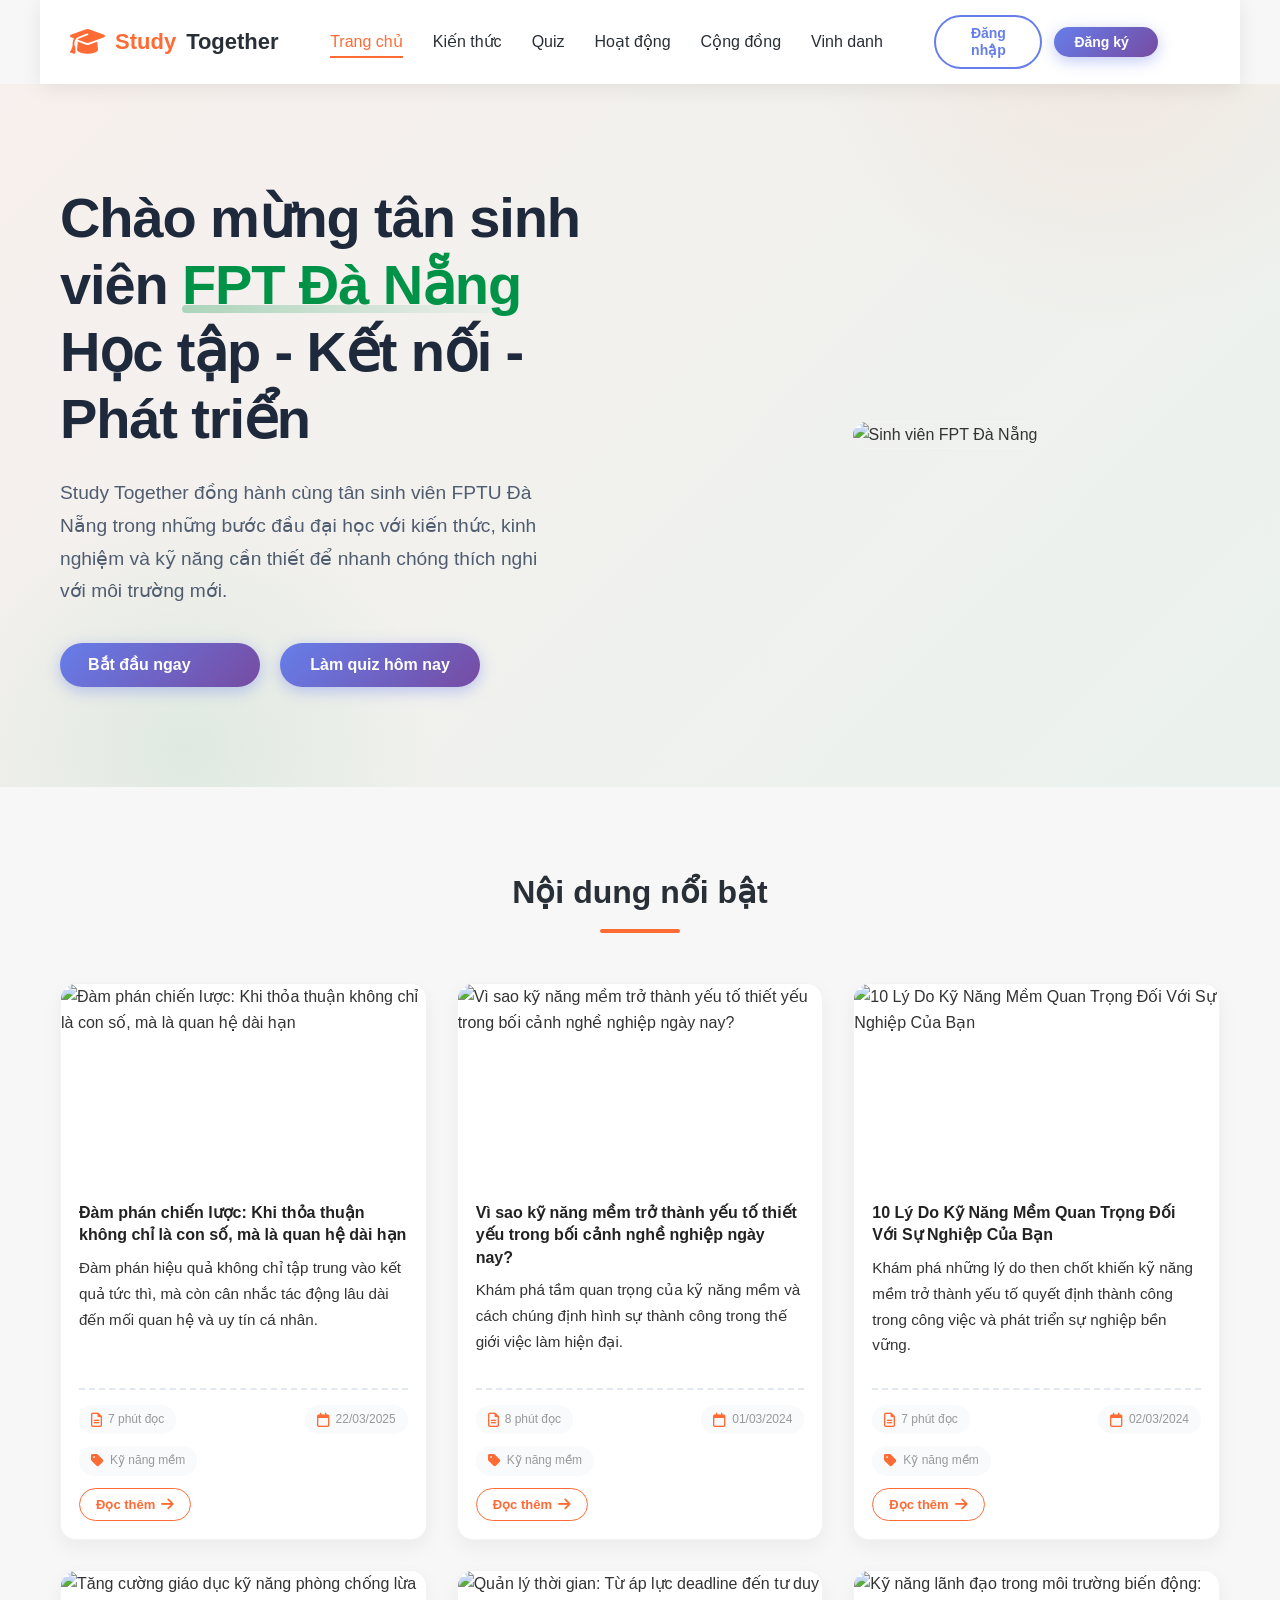
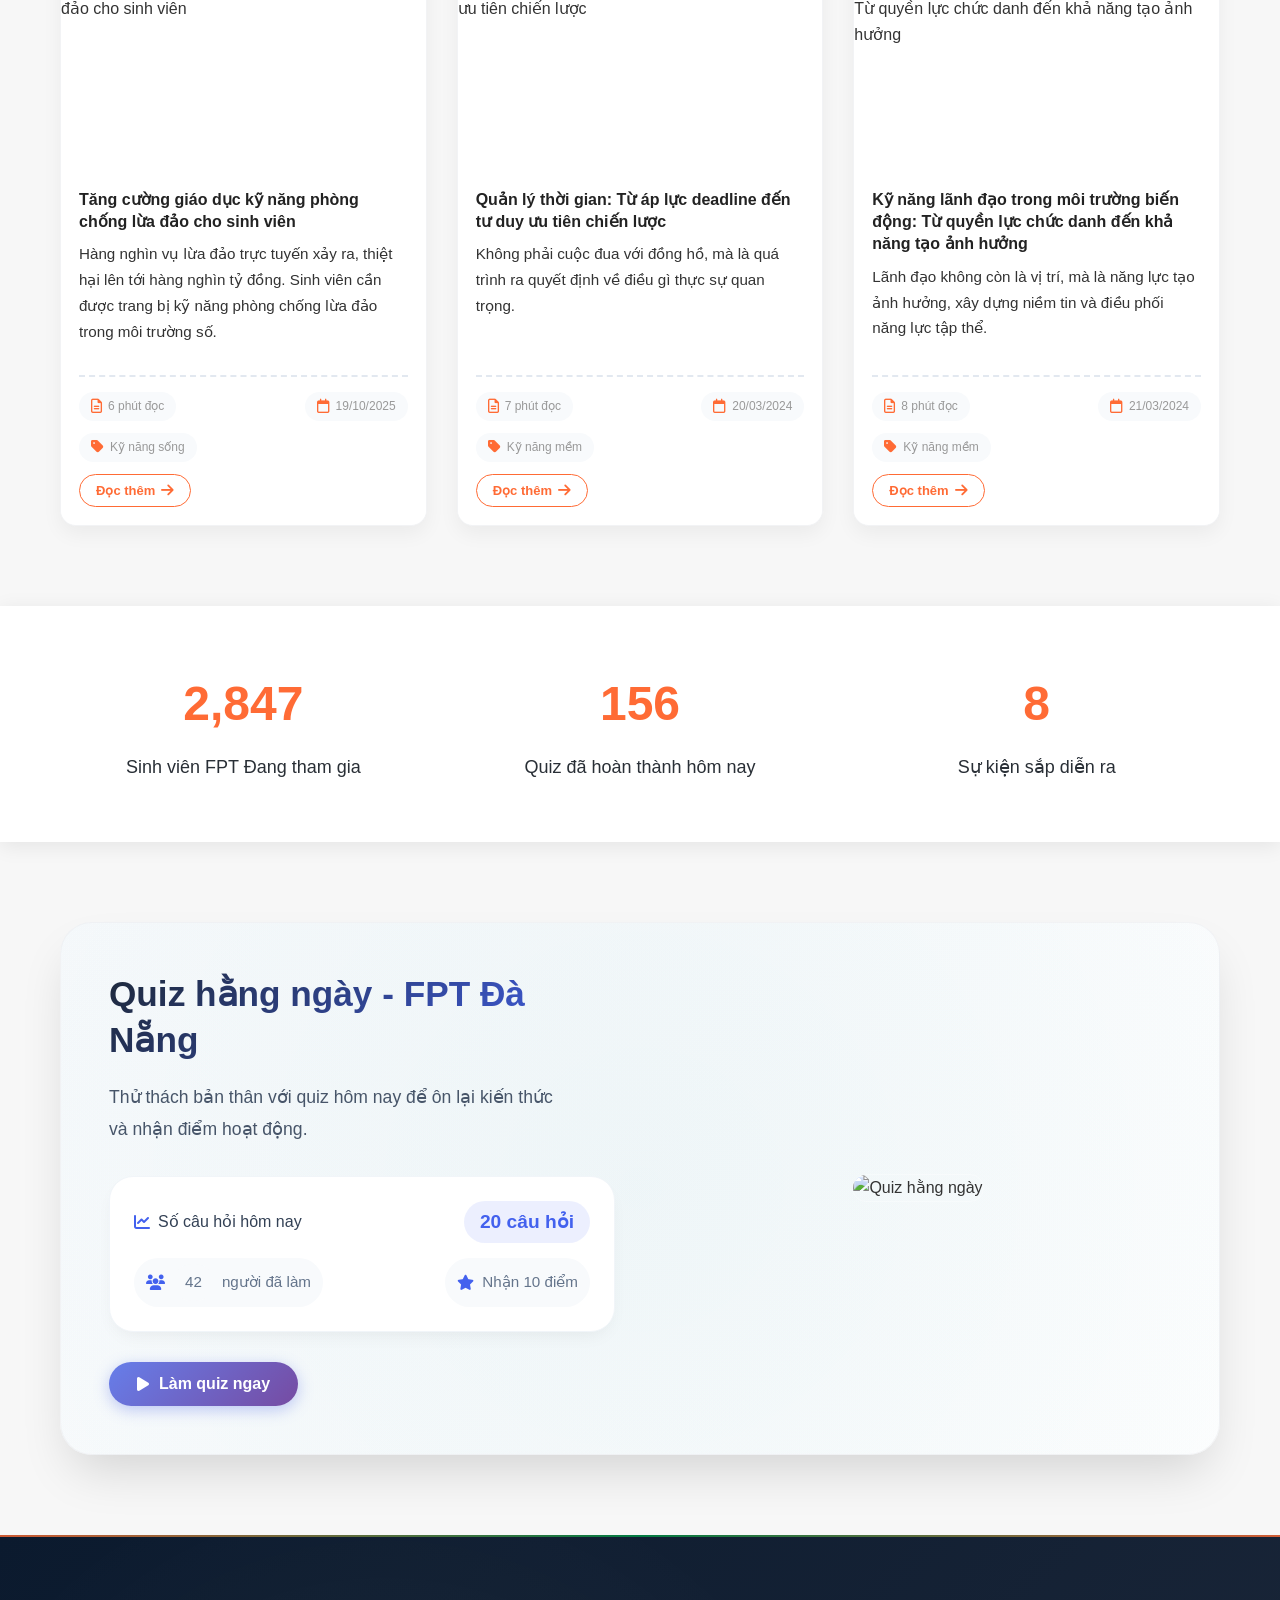
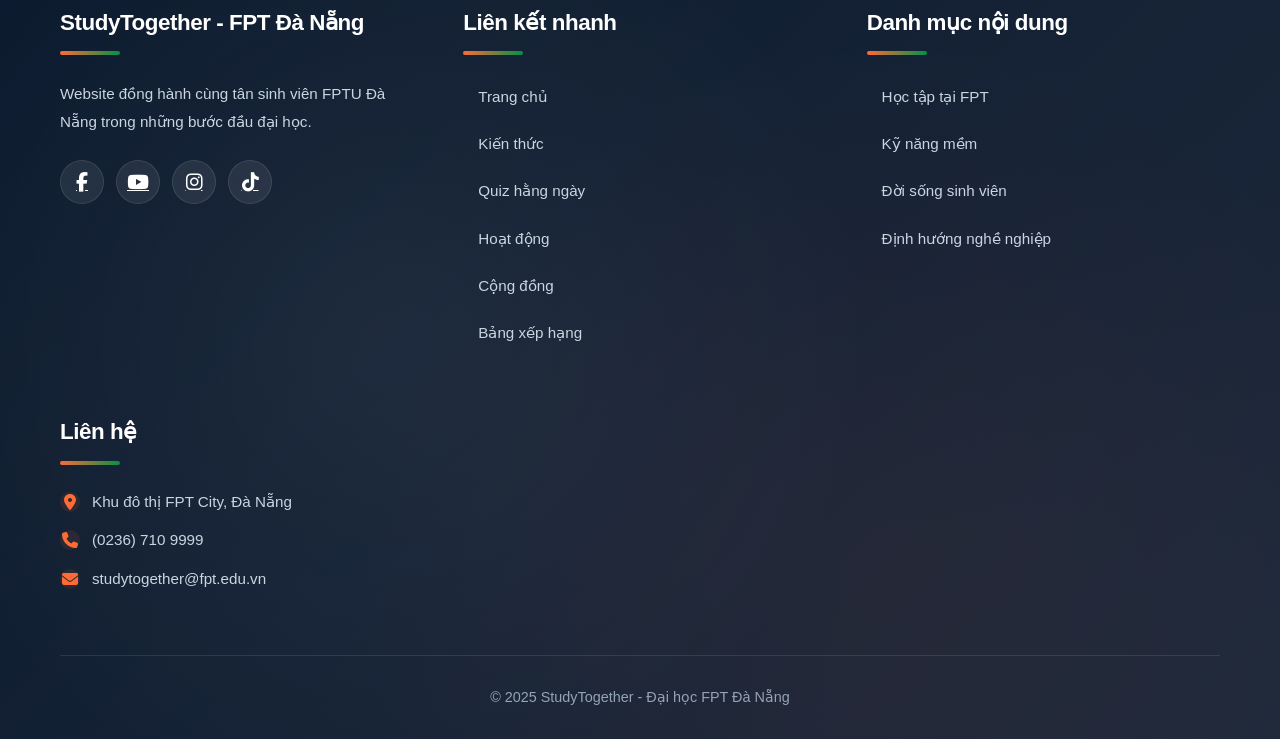
==== commit 667a05a3: "fix" ====
--- a/app-v2/admin.html
+++ b/app-v2/admin.html
@@ -3,15 +3,17 @@
 <head>
     <meta charset="UTF-8">
     <meta name="viewport" content="width=device-width, initial-scale=1.0">
-    <title>Study Together - Đồng hành cùng tân sinh viên FPT Đà Nẵng</title>
+    <title>Study Together - Quản trị viên</title>
     <link rel="stylesheet" href="https://cdnjs.cloudflare.com/ajax/libs/font-awesome/6.4.0/css/all.min.css">
     <link rel="stylesheet" href="https://cdnjs.cloudflare.com/ajax/libs/toastr.js/latest/toastr.min.css">
+    <!-- Styles chung (từ thư mục gốc) -->
     <link rel="stylesheet" href="../css/style.css">
+    <!-- Style riêng cho admin -->
     <link rel="stylesheet" href="css/admin.css">
     <link rel="icon" type="image/png" href="https://daihoc.fpt.edu.vn/favicon.ico">
 </head>
 <body>
-    <!-- Header -->
+    <!-- Header (giống index.html) -->
     <header id="main-header">
         <div class="container header-container">
             <a href="#" class="logo" id="homeLogo">
@@ -48,6 +50,13 @@
                     <a href="#" id="logoutBtn"><i class="fas fa-sign-out-alt"></i> Đăng xuất</a>
                 </div>
             </div>
+
+            <!-- Mobile Menu Button -->
+            <div class="mobile-menu-btn" id="mobileMenuBtn">
+                <span></span>
+                <span></span>
+                <span></span>
+            </div>
         </div>
     </header>
 
@@ -75,10 +84,7 @@
             <!-- Nội dung nổi bật -->
             <div class="container">
                 <h2 class="section-title">Nội dung nổi bật</h2>
-                
-                <div class="features" id="featured-content">
-                    <!-- Nội dung sẽ được tải động bằng JavaScript -->
-                </div>
+                <div class="features" id="featured-content"></div>
             </div>
 
             <!-- Thống kê nhanh -->
@@ -89,12 +95,12 @@
                         <div class="stat-text">Sinh viên FPT Đang tham gia</div>
                     </div>
                     <div class="stat-item">
-                        <div class="stat-number" id="quizCompleted">0</div>
+                        <div class="stat-number" id="quizCompletedCount">0</div>
                         <div class="stat-text">Quiz đã hoàn thành hôm nay</div>
                     </div>
                     <div class="stat-item">
                         <div class="stat-number" id="upcomingEvents">0</div>
-                        <div class="stat-text">Sự kiện Đã diễn ra</div>
+                        <div class="stat-text">Sự kiện sắp diễn ra</div>
                     </div>
                 </div>
             </section>
@@ -104,15 +110,23 @@
                 <div class="quiz-today">
                     <div class="quiz-content">
                         <h3>Quiz hằng ngày - FPT Đà Nẵng</h3>
-                        <p>Thử thách bản thân với quiz hôm nay để ôn lại kiến thức và nhận điểm hoạt động. Quiz được xây dựng từ nội dung bài viết và video trên website.</p>
-                        <div class="quiz-progress">
-                            <div class="quiz-progress-bar" id="quizProgressBar"></div>
-                        </div>
-                        <p><strong id="quizPercentage">0% sinh viên</strong> đã hoàn thành quiz hôm nay</p>
-                        <a href="#" class="btn btn-primary" id="takeQuizBtn">Làm quiz ngay</a>
+                        <p>Thử thách bản thân với quiz hôm nay để ôn lại kiến thức và nhận điểm hoạt động.</p>
+                        <div class="quiz-progress-wrapper">
+                            <div class="quiz-progress-header">
+                                <span><i class="fas fa-chart-line"></i> Số câu hỏi hôm nay</span>
+                                <span class="quiz-progress-percentage" id="quizPercentage">20 câu hỏi</span>
+                            </div>
+                            <div class="quiz-stats">
+                                <span><i class="fas fa-users"></i> <span id="quizCompletedToday">0</span> người đã làm</span>
+                                <span><i class="fas fa-star"></i> Nhận 10 điểm</span>
+                            </div>
+                        </div>
+                        <button class="btn btn-primary" id="takeQuizBtn">
+                            <i class="fas fa-play"></i> Làm quiz ngay
+                        </button>
                     </div>
                     <div class="quiz-image">
-                        <img src="https://images.unsplash.com/photo-1501504905252-473c47e087f8?ixlib=rb-4.0.3&ixid=M3wxMjA3fDB8MHxwaG90by1wYWdlfHx8fGVufDB8fHx8fA%3D%3D&auto=format&fit=crop&w=1000&q=80" alt="Quiz hằng ngày">
+                        <img src="https://images.unsplash.com/photo-1501504905252-473c47e087f8?ixlib=rb-4.0.3&auto=format&fit=crop&w=1000&q=80" alt="Quiz hằng ngày">
                     </div>
                 </div>
             </div>
@@ -122,34 +136,84 @@
         <section id="knowledge-section" class="content-section hidden-section">
             <div class="container">
                 <h2 class="section-title">Kiến thức cho tân sinh viên FPT</h2>
-                <div class="features" id="knowledge-content">
-                    <!-- Nội dung kiến thức sẽ được tải động -->
-                </div>
-            </div>
-        </section>
-
-        <!-- Quiz -->
+                <div class="features" id="knowledge-content"></div>
+            </div>
+        </section>
+
+        <!-- Chi tiết bài viết -->
+        <section id="post-detail-section" class="content-section hidden-section">
+            <div class="container">
+                <div id="post-detail-content"></div>
+            </div>
+        </section>
+
+        <!-- Quiz Section -->
         <section id="quiz-section" class="content-section hidden-section">
             <div class="container">
-                <h2 class="section-title">Quiz hàng ngày</h2>
-                <div class="quiz-today">
-                    <div class="quiz-content">
-                        <h3>Tham gia quiz để tích lũy điểm</h3>
-                        <p>Mỗi ngày có 1 bộ quiz với 5-10 câu hỏi từ các bài viết và video trên website. Hoàn thành quiz để nhận điểm hoạt động và xếp hạng.</p>
-                        <div class="quiz-progress">
-                            <div class="quiz-progress-bar" id="quizProgressBar2"></div>
-                        </div>
-                        <p><strong id="quizPercentage2">0% sinh viên</strong> đã hoàn thành quiz hôm nay</p>
-                        <a href="#" class="btn btn-primary" id="takeQuizBtn2">Làm quiz ngay</a>
-                    </div>
-                    <div class="quiz-image">
-                        <img src="https://images.unsplash.com/photo-1516321318423-f06f85e504b3?ixlib=rb-4.0.3&ixid=M3wxMjA3fDB8MHxwaG90by1wYWdlfHx8fGVufDB8fHx8fA%3D%3D&auto=format&fit=crop&w=1000&q=80" alt="Quiz hằng ngày">
-                    </div>
-                </div>
-                
-                <h3 class="section-title" style="margin-top: 60px; font-size: 24px;">Lịch sử quiz của bạn</h3>
-                <div id="quiz-history">
-                    <!-- Lịch sử quiz sẽ được tải động -->
+                <div class="quiz-header-section">
+                    <h2 class="section-title">Quiz hàng ngày</h2>
+                    <button class="btn btn-primary" id="startQuizNowBtn">
+                        <i class="fas fa-play"></i> Bắt đầu làm quiz ngay
+                    </button>
+                </div>
+                
+                <div class="quiz-stats-section">
+                    <!-- Thông tin quiz -->
+                    <div class="quiz-info-cards">
+                        <div class="quiz-info-card">
+                            <i class="fas fa-question-circle"></i>
+                            <div class="info-content">
+                                <span class="info-label">Tổng số câu</span>
+                                <span class="info-value" id="totalQuestionsDisplay">20 câu</span>
+                            </div>
+                        </div>
+                        <div class="quiz-info-card">
+                            <i class="fas fa-star"></i>
+                            <div class="info-content">
+                                <span class="info-label">Điểm tối đa</span>
+                                <span class="info-value" id="maxScoreDisplay">200 điểm</span>
+                            </div>
+                        </div>
+                        <div class="quiz-info-card">
+                            <i class="fas fa-clock"></i>
+                            <div class="info-content">
+                                <span class="info-label">Thời gian</span>
+                                <span class="info-value">Không giới hạn</span>
+                            </div>
+                        </div>
+                    </div>
+                    
+                    <!-- Container cho câu hỏi quiz -->
+                    <div id="quizQuestions" class="quiz-questions-container" style="display: none;"></div>
+                    
+                    <!-- Container cho kết quả quiz -->
+                    <div id="quizResult" class="quiz-result-container" style="display: none;"></div>
+                    
+                    <!-- Nút điều khiển quiz -->
+                    <div class="quiz-actions">
+                        <button id="submitQuizBtn" class="btn btn-primary" style="display: none;">
+                            <i class="fas fa-check"></i> Nộp bài
+                        </button>
+                        <button id="closeQuizResultBtn" class="btn btn-outline" style="display: none;">
+                            <i class="fas fa-times"></i> Đóng
+                        </button>
+                    </div>
+                    
+                    <!-- Lịch sử quiz -->
+                    <div class="quiz-history-section">
+                        <div class="quiz-history-header">
+                            <h3><i class="fas fa-history"></i> Lịch sử quiz của bạn</h3>
+                            <div class="history-actions">
+                                <button class="btn btn-outline" id="refreshQuizHistoryBtn">
+                                    <i class="fas fa-sync-alt"></i> Làm mới
+                                </button>
+                                <button class="btn btn-primary" id="startQuizFromHistory">
+                                    <i class="fas fa-play"></i> Làm quiz mới
+                                </button>
+                            </div>
+                        </div>
+                        <div id="quiz-history" class="quiz-history-list"></div>
+                    </div>
                 </div>
             </div>
         </section>
@@ -158,14 +222,14 @@
         <section id="activities-section" class="content-section hidden-section">
             <div class="container">
                 <h2 class="section-title fpt">Hoạt động FPT Đà Nẵng</h2>
-                <p style="text-align: center; margin-bottom: 40px; font-size: 18px;">Các sự kiện, hoạt động ngoại khóa và talkshow dành cho sinh viên FPTU Đà Nẵng</p>
-                
-                <div class="activities-grid" id="activities-content">
-                    <!-- Nội dung hoạt động sẽ được tải động -->
-                </div>
-                
-                <div style="text-align: center; margin-top: 40px;">
-                    <button class="btn btn-fpt" id="loadMoreActivities">Xem thêm hoạt động</button>
+                <p class="section-description">Các sự kiện, hoạt động ngoại khóa và talkshow dành cho sinh viên FPTU Đà Nẵng</p>
+                
+                <div class="activities-grid" id="activities-content"></div>
+                
+                <div class="text-center">
+                    <button class="btn btn-fpt" id="loadMoreActivities">
+                        <i class="fas fa-arrow-down"></i> Xem thêm hoạt động
+                    </button>
                 </div>
             </div>
         </section>
@@ -174,7 +238,7 @@
         <section id="community-section" class="content-section hidden-section">
             <div class="container">
                 <h2 class="section-title fpt">Cộng đồng FPT Đà Nẵng</h2>
-                <p style="text-align: center; margin-bottom: 40px; font-size: 18px;">Kết nối, chia sẻ và học hỏi cùng cộng đồng sinh viên FPTU Đà Nẵng</p>
+                <p class="section-description">Kết nối, chia sẻ và học hỏi cùng cộng đồng sinh viên FPTU Đà Nẵng</p>
                 
                 <div class="community-container">
                     <div class="community-card">
@@ -183,7 +247,9 @@
                         </div>
                         <h3>Diễn đàn thảo luận</h3>
                         <p>Thảo luận, đặt câu hỏi và chia sẻ kinh nghiệm học tập với sinh viên FPT</p>
-                        <button class="btn btn-fpt" id="joinForumBtn">Tham gia ngay</button>
+                        <button class="btn btn-fpt" id="joinForumBtn">
+                            <i class="fas fa-sign-in-alt"></i> Tham gia ngay
+                        </button>
                     </div>
                     
                     <div class="community-card">
@@ -192,7 +258,9 @@
                         </div>
                         <h3>Nhóm học tập</h3>
                         <p>Kết nối với các nhóm học tập theo môn học, chuyên ngành tại FPT</p>
-                        <button class="btn btn-fpt" id="findGroupBtn">Tìm nhóm</button>
+                        <button class="btn btn-fpt" id="findGroupBtn">
+                            <i class="fas fa-search"></i> Tìm nhóm
+                        </button>
                     </div>
                     
                     <div class="community-card">
@@ -201,18 +269,20 @@
                         </div>
                         <h3>Hỏi đáp cùng giảng viên</h3>
                         <p>Đặt câu hỏi trực tiếp với giảng viên và mentor FPT Đà Nẵng</p>
-                        <button class="btn btn-fpt" id="askQuestionBtn">Đặt câu hỏi</button>
+                        <button class="btn btn-fpt" id="askQuestionBtn">
+                            <i class="fas fa-pen"></i> Đặt câu hỏi
+                        </button>
                     </div>
                 </div>
                 
                 <div class="forum-posts">
-                    <h3 style="margin-bottom: 25px; font-size: 24px;">Bài viết mới từ cộng đồng</h3>
-                    <div id="forum-posts-content">
-                        <!-- Bài viết diễn đàn sẽ được tải động -->
-                    </div>
+                    <h3>Bài viết mới từ cộng đồng</h3>
+                    <div id="forum-posts-content"></div>
                     
-                    <div style="text-align: center; margin-top: 30px;">
-                        <button class="btn btn-outline" id="createPostBtn">Tạo bài viết mới</button>
+                    <div class="text-center">
+                        <button class="btn btn-outline" id="createPostBtn">
+                            <i class="fas fa-plus"></i> Tạo bài viết mới
+                        </button>
                     </div>
                 </div>
             </div>
@@ -223,27 +293,92 @@
             <div class="container">
                 <h2 class="section-title">Bảng xếp hạng FPT Đà Nẵng</h2>
                 
-                <div style="text-align: center; margin-bottom: 30px;">
-                    <button class="btn btn-outline" id="weeklyRankingBtn" style="margin-right: 10px;">Xếp hạng tuần</button>
-                    <button class="btn btn-primary" id="monthlyRankingBtn">Xếp hạng tháng</button>
-                </div>
-                
-                <div id="ranking-content">
-                    <!-- Bảng xếp hạng sẽ được tải động -->
-                </div>
+                <div class="ranking-tabs">
+                    <button class="btn btn-outline" id="weeklyRankingBtn">
+                        <i class="fas fa-calendar-week"></i> Xếp hạng tuần
+                    </button>
+                    <button class="btn btn-primary" id="monthlyRankingBtn">
+                        <i class="fas fa-calendar-alt"></i> Xếp hạng tháng
+                    </button>
+                </div>
+                
+                <div id="ranking-content"></div>
             </div>
         </section>
 
         <!-- Hồ sơ -->
         <section id="profile-section" class="content-section hidden-section">
             <div class="container">
-                <h2 class="section-title">Hồ sơ cá nhân</h2>
-
-                <div style="max-width:500px;margin:0 auto;background:#fff;padding:30px;border-radius:10px;box-shadow:0 5px 15px rgba(0,0,0,0.1)">
-                    <p><strong>Tên đăng nhập:</strong> <span id="profileUsername">---</span></p>
-                    <p><strong>Email:</strong> <span id="profileEmail">---</span></p>
-                    <p><strong>Điểm tích lũy:</strong> <span id="profilePoints">0</span></p>
-                </div>
+                <div class="profile-container">
+                    <div class="profile-card">
+                        <div class="profile-header">
+                            <div class="profile-avatar">
+                                <span class="avatar-icon" id="profileAvatar">U</span>
+                            </div>
+                            <h1>Hồ sơ cá nhân</h1>
+                            <span class="profile-badge" id="profileBadge">Thành viên</span>
+                        </div>
+                        
+                        <div class="profile-content">
+                            <div class="profile-item">
+                                <div class="item-icon">👤</div>
+                                <div class="item-details">
+                                    <div class="item-label">Tên đăng nhập</div>
+                                    <div class="item-value" id="profileUsername">---</div>
+                                </div>
+                            </div>
+                            
+                            <div class="profile-item">
+                                <div class="item-icon">📧</div>
+                                <div class="item-details">
+                                    <div class="item-label">Email</div>
+                                    <div class="item-value" id="profileEmail">---</div>
+                                </div>
+                            </div>
+                            
+                            <div class="profile-item">
+                                <div class="item-icon">⭐</div>
+                                <div class="item-details">
+                                    <div class="item-label">Điểm tích lũy</div>
+                                    <div class="points-display" id="profilePoints">
+                                        0 <span>điểm</span>
+                                    </div>
+                                </div>
+                            </div>
+                        </div>
+                        
+                        <div class="profile-stats">
+                            <div class="stat-card">
+                                <div class="stat-value" id="rankStat">Bronze</div>
+                                <div class="stat-label">Hạng</div>
+                            </div>
+                            <div class="stat-card">
+                                <div class="stat-value" id="joinDateStat">2024</div>
+                                <div class="stat-label">Tham gia</div>
+                            </div>
+                            <div class="stat-card">
+                                <div class="stat-value" id="activityStat">0</div>
+                                <div class="stat-label">Quiz đã làm</div>
+                            </div>
+                        </div>
+                        
+                        <div class="profile-actions">
+                            <button class="btn" onclick="editProfile()">
+                                <span>Chỉnh sửa</span>
+                            </button>
+                            <button class="btn btn-outline" onclick="viewQuizHistory()">
+                                <span>Lịch sử</span>
+                            </button>
+                        </div>
+                    </div>
+                </div>
+            </div>
+        </section>
+
+        <!-- Báo cáo lỗi - Admin -->
+        <section id="report-section" class="content-section hidden-section">
+            <div class="container">
+                <!-- Nội dung sẽ được render bởi JavaScript -->
             </div>
         </section>
     </main>
@@ -255,54 +390,99 @@
             <h2 id="modalTitle">Đăng ký tài khoản</h2>
 
             <form id="authForm">
-                <!-- USERNAME -->
                 <div class="form-group">
                     <label for="username">Tên đăng nhập:</label>
                     <input type="text" id="username" placeholder="Nhập tên đăng nhập" required>
                 </div>
 
-                <!-- EMAIL (CHỈ HIỆN KHI REGISTER) -->
                 <div class="form-group" id="emailGroup">
                     <label for="email">Email:</label>
                     <input type="email" id="email" placeholder="example@fpt.edu.vn">
                 </div>
 
-                <!-- PASSWORD -->
                 <div class="form-group">
                     <label for="password">Mật khẩu:</label>
                     <input type="password" id="password" placeholder="••••••••" required>
                 </div>
 
-                <!-- CONFIRM PASSWORD -->
                 <div class="form-group" id="confirmPasswordGroup">
                     <label for="confirmPassword">Xác nhận mật khẩu:</label>
                     <input type="password" id="confirmPassword" placeholder="Nhập lại mật khẩu">
                 </div>
 
-                <button type="submit" class="btn btn-primary" id="authSubmitBtn">
-                    Đăng ký
-                </button>
-
-                <p style="margin-top: 20px; text-align: center;">
+                <button type="submit" class="btn btn-primary" id="authSubmitBtn">Đăng ký</button>
+
+                <p class="text-center">
                     <a href="#" id="switchAuthMode">Đã có tài khoản? Đăng nhập ngay</a>
                 </p>
             </form>
         </div>
     </div>
 
-    <!-- Modal quiz -->
-    <div class="modal quiz-modal" id="quizModal">
+    <!-- Modal Quên mật khẩu -->
+    <div class="modal" id="forgotPasswordModal">
         <div class="modal-content">
-            <span class="close-modal" id="closeQuizModal">&times;</span>
-            <div id="quizQuestions">
-                <!-- Câu hỏi quiz sẽ được tải động -->
-            </div>
-            <div id="quizResult" style="display: none;">
-                <!-- Kết quả quiz sẽ được hiển thị -->
-            </div>
-            <div style="text-align: center; margin-top: 30px;">
-                <button class="btn btn-primary" id="submitQuizBtn" style="display: none;">Nộp bài</button>
-                <button class="btn btn-outline" id="closeQuizResultBtn" style="display: none;">Đóng</button>
+            <span class="close-modal" id="closeForgotModal">&times;</span>
+            <h2><i class="fas fa-key"></i> Quên mật khẩu</h2>
+            <p class="modal-description">Nhập email của bạn, chúng tôi sẽ gửi mã xác nhận.</p>
+            <form id="forgotPasswordForm">
+                <div class="form-group">
+                    <label for="forgotEmail">Email:</label>
+                    <input type="email" id="forgotEmail" placeholder="example@fpt.edu.vn" required>
+                </div>
+                <button type="submit" class="btn btn-primary">Gửi mã xác nhận</button>
+            </form>
+            <div class="form-links">
+                <a href="#" id="backToLoginFromForgot"><i class="fas fa-arrow-left"></i> Quay lại đăng nhập</a>
+            </div>
+        </div>
+    </div>
+
+    <!-- Modal Nhập OTP -->
+    <div class="modal" id="otpModal">
+        <div class="modal-content">
+            <span class="close-modal" id="closeOtpModal">&times;</span>
+            <h2><i class="fas fa-shield-alt"></i> Xác nhận OTP</h2>
+            <p class="modal-description">Nhập mã 6 chữ số đã được gửi đến email của bạn.</p>
+            <form id="otpForm">
+                <div class="form-group otp-input-group">
+                    <label for="otpCode">Mã xác nhận:</label>
+                    <input type="text" id="otpCode" maxlength="6" placeholder="••••••" required>
+                </div>
+                <button type="submit" class="btn btn-primary">Xác nhận</button>
+            </form>
+            <div class="form-links">
+                <a href="#" id="resendOtpBtn"><i class="fas fa-redo"></i> Gửi lại mã</a>
+                <a href="#" id="backToForgotFromOtp"><i class="fas fa-arrow-left"></i> Quay lại</a>
+            </div>
+        </div>
+    </div>
+
+    <!-- Modal Đặt lại mật khẩu -->
+    <div class="modal" id="resetPasswordModal">
+        <div class="modal-content">
+            <span class="close-modal" id="closeResetModal">&times;</span>
+            <h2><i class="fas fa-lock"></i> Đặt mật khẩu mới</h2>
+            <p class="modal-description">Nhập mật khẩu mới cho tài khoản của bạn.</p>
+            <form id="resetPasswordForm">
+                <div class="form-group">
+                    <label for="newPassword">Mật khẩu mới:</label>
+                    <div class="password-input">
+                        <input type="password" id="newPassword" placeholder="••••••••" required>
+                        <i class="fas fa-eye toggle-password" data-target="newPassword"></i>
+                    </div>
+                </div>
+                <div class="form-group">
+                    <label for="confirmNewPassword">Xác nhận mật khẩu:</label>
+                    <div class="password-input">
+                        <input type="password" id="confirmNewPassword" placeholder="••••••••" required>
+                        <i class="fas fa-eye toggle-password" data-target="confirmNewPassword"></i>
+                    </div>
+                </div>
+                <button type="submit" class="btn btn-primary">Đổi mật khẩu</button>
+            </form>
+            <div class="form-links">
+                <a href="#" id="backToLoginFromReset"><i class="fas fa-arrow-left"></i> Quay lại đăng nhập</a>
             </div>
         </div>
     </div>
@@ -315,11 +495,11 @@
             <form id="postForm">
                 <div class="form-group">
                     <label for="postTitle">Tiêu đề:</label>
-                    <input type="text" id="postTitle" name="postTitle" placeholder="Nhập tiêu đề bài viết" required>
+                    <input type="text" id="postTitle" placeholder="Nhập tiêu đề bài viết" required>
                 </div>
                 <div class="form-group">
                     <label for="postCategory">Chuyên mục:</label>
-                    <select id="postCategory" name="postCategory">
+                    <select id="postCategory">
                         <option value="study">Học tập</option>
                         <option value="activity">Hoạt động</option>
                         <option value="question">Hỏi đáp</option>
@@ -329,7 +509,7 @@
                 </div>
                 <div class="form-group">
                     <label for="postContent">Nội dung:</label>
-                    <textarea id="postContent" name="postContent" rows="6" placeholder="Nhập nội dung bài viết..." required></textarea>
+                    <textarea id="postContent" rows="6" placeholder="Nhập nội dung bài viết..." required></textarea>
                 </div>
                 <button type="submit" class="btn btn-fpt">Đăng bài</button>
             </form>
@@ -342,12 +522,12 @@
             <div class="footer-container">
                 <div class="footer-column">
                     <h3>StudyTogether - FPT Đà Nẵng</h3>
-                    <p>Website đồng hành cùng tân sinh viên FPTU Đà Nẵng trong những bước đầu đại học. Học mà không áp lực - Kết nối - Chia sẻ - Phát triển.</p>
+                    <p>Website đồng hành cùng tân sinh viên FPTU Đà Nẵng trong những bước đầu đại học.</p>
                     <div class="social-icons">
-                        <a href="#"><i class="fab fa-facebook-f"></i></a>
-                        <a href="#"><i class="fab fa-youtube"></i></a>
-                        <a href="#"><i class="fab fa-instagram"></i></a>
-                        <a href="#"><i class="fab fa-tiktok"></i></a>
+                        <a href="#" aria-label="Facebook"><i class="fab fa-facebook-f"></i></a>
+                        <a href="#" aria-label="YouTube"><i class="fab fa-youtube"></i></a>
+                        <a href="#" aria-label="Instagram"><i class="fab fa-instagram"></i></a>
+                        <a href="#" aria-label="TikTok"><i class="fab fa-tiktok"></i></a>
                     </div>
                 </div>
                 
@@ -357,7 +537,7 @@
                         <li><a href="#" class="footer-nav" data-section="home">Trang chủ</a></li>
                         <li><a href="#" class="footer-nav" data-section="knowledge">Kiến thức</a></li>
                         <li><a href="#" class="footer-nav" data-section="quiz">Quiz hằng ngày</a></li>
-                        <li><a href="#" class="footer-nav" data-section="activities">Hoạt động FPT</a></li>
+                        <li><a href="#" class="footer-nav" data-section="activities">Hoạt động</a></li>
                         <li><a href="#" class="footer-nav" data-section="community">Cộng đồng</a></li>
                         <li><a href="#" class="footer-nav" data-section="ranking">Bảng xếp hạng</a></li>
                     </ul>
@@ -368,38 +548,32 @@
                     <ul>
                         <li><a href="#">Học tập tại FPT</a></li>
                         <li><a href="#">Kỹ năng mềm</a></li>
-                        <li><a href="#">Đời sống sinh viên FPT</a></li>
+                        <li><a href="#">Đời sống sinh viên</a></li>
                         <li><a href="#">Định hướng nghề nghiệp</a></li>
-                        <li><a href="#">Hoạt động ngoại khóa</a></li>
                     </ul>
                 </div>
                 
                 <div class="footer-column">
                     <h3>Liên hệ</h3>
                     <ul>
-                        <li><i class="fas fa-map-marker-alt"></i> Khu đô thị FPT City, Ngũ Hành Sơn, Đà Nẵng</li>
+                        <li><i class="fas fa-map-marker-alt"></i> Khu đô thị FPT City, Đà Nẵng</li>
                         <li><i class="fas fa-phone"></i> (0236) 710 9999</li>
                         <li><i class="fas fa-envelope"></i> studytogether@fpt.edu.vn</li>
-                        <li><i class="fas fa-globe"></i> fpt.edu.vn</li>
                     </ul>
                 </div>
             </div>
             
             <div class="copyright">
-                <p>&copy; 2025 StudyTogether - Đại học FPT Đà Nẵng. Tất cả các quyền được bảo lưu.</p>
-                <p>Website được xây dựng nhằm hỗ trợ tân sinh viên FPT thích nghi với môi trường đại học.</p>
+                <p>&copy; 2025 StudyTogether - Đại học FPT Đà Nẵng</p>
             </div>
         </div>
     </footer>
 
-    <!-- jQuery -->
+    <!-- Scripts -->
     <script src="https://cdnjs.cloudflare.com/ajax/libs/jquery/3.7.1/jquery.min.js"></script>
-
-    <!-- Toastr -->
     <script src="https://cdnjs.cloudflare.com/ajax/libs/toastr.js/latest/toastr.min.js"></script>
-
+    
     <script>
-        // Cấu hình Toastr
         toastr.options = {
             closeButton: true,
             progressBar: true,
@@ -411,8 +585,16 @@
             preventDuplicates: true
         };
     </script>
-<script type="module" src="js/guard.js"></script>
-<script type="module" src="../js/modules/main.js"></script>
-<script type="module" src="js/admin.js"></script>
+
+    <!-- Load Auth Service (từ thư mục gốc) -->
+    <script type="module" src="../js/services/auth.service.js"></script>
+    <!-- App Loader (nằm ở thư mục gốc) – sẽ bỏ qua main.js vì đang ở app-v2 -->
+    <script type="module" src="../app-loader.js"></script>
+    <!-- Load user main app để có đầy đủ chức năng người dùng (kể cả quiz) -->
+    <script type="module" src="../js/modules/main.js"></script>
+    <!-- Kiểm tra quyền admin (guard) -->
+    <script type="module" src="js/guard.js"></script>
+    <!-- Khởi tạo các tính năng admin (sidebar, menu, v.v.) -->
+    <script type="module" src="js/admin.js"></script>
 </body>
 </html>
--- a/css/style.css
+++ b/css/style.css
@@ -395,9 +395,10 @@
     font-weight: 500;
 }
 
-/* Bảng xếp hạng - Phiên bản cao cấp */
+/* Bảng xếp hạng - Phiên bản cao cấp (đã fix layout) */
 .ranking-table {
     width: 100%;
+    table-layout: fixed; /* Quan trọng: giúp kiểm soát độ rộng cột */
     border-collapse: separate;
     border-spacing: 0 8px;
     margin: 30px 0 20px;
@@ -462,6 +463,30 @@
     100% { left: 100%; }
 }
 
+/* Độ rộng cột */
+.ranking-table th:nth-child(1),
+.ranking-table td:nth-child(1) {
+    width: 12%; /* Hạng */
+    text-align: center;
+}
+
+.ranking-table th:nth-child(2),
+.ranking-table td:nth-child(2) {
+    width: 48%; /* Tên sinh viên */
+}
+
+.ranking-table th:nth-child(3),
+.ranking-table td:nth-child(3) {
+    width: 20%; /* Điểm */
+    text-align: center;
+}
+
+.ranking-table th:nth-child(4),
+.ranking-table td:nth-child(4) {
+    width: 20%; /* Số quiz đã làm */
+    text-align: center;
+}
+
 .ranking-table tbody tr {
     background: white;
     border-radius: 16px;
@@ -505,6 +530,7 @@
     font-size: 0.95rem;
     border: none;
     position: relative;
+    vertical-align: middle; /* Căn giữa theo chiều dọc */
 }
 
 .ranking-table td:first-child {
@@ -515,8 +541,6 @@
 .ranking-table td:last-child {
     border-radius: 0 16px 16px 0;
     padding-right: 25px;
-    font-weight: 700;
-    color: var(--primary-color);
 }
 
 /* Cột thứ tự (rank) */
@@ -524,13 +548,12 @@
     font-weight: 800;
     font-size: 1.2rem;
     text-align: center;
-    width: 70px;
     position: relative;
 }
 
 /* Huy chương cho top 3 */
 .rank-1, .rank-2, .rank-3 {
-    display: flex;
+    display: inline-flex;
     align-items: center;
     justify-content: center;
     gap: 5px;
@@ -570,7 +593,7 @@
     background: #f1f5f9;
     width: 35px;
     height: 35px;
-    display: flex;
+    display: inline-flex;
     align-items: center;
     justify-content: center;
     border-radius: 50%;
@@ -584,22 +607,22 @@
     transform: scale(1.1);
 }
 
-/* Cột tên sinh viên */
+/* Cột tên sinh viên - bỏ flex, dùng span bên trong */
 .ranking-table td:nth-child(2) {
     font-weight: 600;
     color: #1e293b;
     position: relative;
-    display: flex;
-    align-items: center;
-    gap: 10px;
-}
-
+}
+
+/* Thêm icon vào tên bằng pseudo-element (nếu muốn giữ hiệu ứng) */
 .ranking-table td:nth-child(2)::before {
     content: '👤';
     font-size: 1rem;
     opacity: 0;
     transform: translateX(-10px);
     transition: all 0.3s ease;
+    display: inline-block;
+    width: 20px;
 }
 
 .ranking-table tr:hover td:nth-child(2)::before {
@@ -607,56 +630,22 @@
     transform: translateX(0);
 }
 
-/* Cột khoa */
-.ranking-table td:nth-child(3) {
-    color: #64748b;
-    font-weight: 500;
-    position: relative;
-}
-
-.ranking-table td:nth-child(3)::after {
-    content: '';
-    position: absolute;
-    bottom: 15px;
-    left: 20px;
-    right: 20px;
-    height: 2px;
-    background: linear-gradient(90deg, var(--primary-color), transparent);
-    transform: scaleX(0);
-    transition: transform 0.3s ease;
-}
-
-.ranking-table tr:hover td:nth-child(3)::after {
-    transform: scaleX(1);
-}
-
-/* Cột điểm */
-.ranking-table td:last-child {
+/* Cột điểm và cột số quiz - căn giữa, bỏ flex */
+.ranking-table td:nth-child(3),
+.ranking-table td:nth-child(4) {
     font-weight: 700;
     font-size: 1.1rem;
     color: var(--primary-color);
-    position: relative;
-    display: flex;
-    align-items: center;
-    gap: 5px;
-    justify-content: flex-end;
-}
-
-.ranking-table td:last-child::after {
-    content: 'điểm';
+    text-align: center;
+}
+
+/* Thêm chữ "điểm" vào sau số điểm (nếu muốn) */
+.ranking-table td:nth-child(3)::after {
+    content: ' điểm';
     font-size: 0.8rem;
     color: #94a3b8;
     font-weight: 400;
     margin-left: 3px;
-}
-
-.ranking-table tr:hover td:last-child {
-    animation: pointPulse 0.5s ease;
-}
-
-@keyframes pointPulse {
-    0%, 100% { transform: scale(1); }
-    50% { transform: scale(1.1); }
 }
 
 /* Empty state */
@@ -672,38 +661,50 @@
     box-shadow: 0 4px 15px -5px rgba(0, 0, 0, 0.1);
 }
 
+/* Badge luyện tập (nếu dùng) */
+.ranking-table .practice-badge {
+    display: inline-block;
+    background-color: #f0ad4e;
+    color: white;
+    font-size: 0.7rem;
+    padding: 2px 6px;
+    border-radius: 10px;
+    margin-left: 5px;
+    font-weight: normal;
+}
+
 /* Responsive */
 @media (max-width: 768px) {
     .ranking-table {
         border-spacing: 0 6px;
     }
-    
+
     .ranking-table th {
         padding: 14px 12px;
         font-size: 0.8rem;
     }
-    
+
     .ranking-table td {
         padding: 14px 12px;
         font-size: 0.9rem;
     }
-    
+
     .ranking-table td:first-child,
     .ranking-table th:first-child {
         padding-left: 15px;
     }
-    
+
     .ranking-table td:last-child,
     .ranking-table th:last-child {
         padding-right: 15px;
     }
-    
+
     .rank-1::before,
     .rank-2::before,
     .rank-3::before {
         font-size: 1.1rem;
     }
-    
+
     .rank:not(.rank-1):not(.rank-2):not(.rank-3) {
         width: 30px;
         height: 30px;
@@ -715,21 +716,21 @@
     .ranking-table {
         font-size: 0.85rem;
     }
-    
+
     .ranking-table th {
         padding: 12px 8px;
         font-size: 0.75rem;
     }
-    
+
     .ranking-table td {
         padding: 12px 8px;
     }
-    
+
     .ranking-table td:nth-child(2)::before {
         display: none;
     }
-    
-    .ranking-table td:last-child::after {
+
+    .ranking-table td:nth-child(3)::after {
         display: none;
     }
 }
@@ -768,7 +769,6 @@
     transform: translateY(-2px);
     box-shadow: 0 8px 15px -5px rgba(255, 107, 53, 0.3);
 }
-
 /* Form elements */
 .form-group {
     margin-bottom: 20px;
@@ -1883,3 +1883,1322 @@
     transition: transform 0.15s ease;
 }
 
+/* ===== MODAL STYLES ===== */
+.modal {
+    display: none;
+    position: fixed;
+    z-index: 2000;
+    left: 0;
+    top: 0;
+    width: 100%;
+    height: 100%;
+    background-color: rgba(0, 0, 0, 0.5);
+    backdrop-filter: blur(5px);
+    align-items: center;
+    justify-content: center;
+    animation: modalFadeIn 0.3s ease;
+}
+
+@keyframes modalFadeIn {
+    from {
+        opacity: 0;
+    }
+    to {
+        opacity: 1;
+    }
+}
+
+.modal-content {
+    background: white;
+    border-radius: 32px;
+    padding: 40px;
+    width: 90%;
+    max-width: 450px;
+    box-shadow: 0 30px 60px -15px rgba(0, 0, 0, 0.3);
+    position: relative;
+    animation: modalSlideIn 0.4s cubic-bezier(0.175, 0.885, 0.32, 1.275);
+    border: 1px solid rgba(229, 231, 235, 0.5);
+}
+
+@keyframes modalSlideIn {
+    from {
+        opacity: 0;
+        transform: translateY(-30px) scale(0.95);
+    }
+    to {
+        opacity: 1;
+        transform: translateY(0) scale(1);
+    }
+}
+
+.close-modal {
+    position: absolute;
+    right: 25px;
+    top: 20px;
+    font-size: 28px;
+    font-weight: 600;
+    color: #94a3b8;
+    cursor: pointer;
+    transition: all 0.3s ease;
+    width: 40px;
+    height: 40px;
+    display: flex;
+    align-items: center;
+    justify-content: center;
+    border-radius: 50%;
+}
+
+.close-modal:hover {
+    color: #ef4444;
+    background: #fee2e2;
+    transform: rotate(90deg);
+}
+
+.modal-content h2 {
+    font-size: 2rem;
+    font-weight: 700;
+    margin-bottom: 20px;
+    color: #1e293b;
+    display: flex;
+    align-items: center;
+    gap: 10px;
+}
+
+.modal-content h2 i {
+    color: #4361ee;
+    font-size: 1.8rem;
+}
+
+/* ===== FORGOT PASSWORD MODALS ===== */
+.modal-description {
+    color: #64748b;
+    margin-bottom: 25px;
+    font-size: 0.95rem;
+    line-height: 1.6;
+    background: #f8fafc;
+    padding: 15px 20px;
+    border-radius: 16px;
+    border-left: 4px solid #4361ee;
+}
+
+/* Form Group */
+.form-group {
+    margin-bottom: 25px;
+}
+
+.form-group label {
+    display: block;
+    margin-bottom: 8px;
+    font-weight: 600;
+    color: #1e293b;
+    font-size: 0.95rem;
+}
+
+.form-group input {
+    width: 100%;
+    padding: 14px 16px;
+    border: 2px solid #e2e8f0;
+    border-radius: 16px;
+    font-size: 1rem;
+    transition: all 0.3s ease;
+    background: white;
+}
+
+.form-group input:focus {
+    outline: none;
+    border-color: #4361ee;
+    box-shadow: 0 0 0 4px rgba(67, 97, 238, 0.1);
+}
+
+.form-group input::placeholder {
+    color: #cbd5e1;
+}
+
+.form-text {
+    font-size: 0.8rem;
+    color: #94a3b8;
+    margin-top: 8px;
+    display: block;
+    padding-left: 5px;
+}
+
+/* Password Input với toggle */
+.password-input {
+    position: relative;
+}
+
+.password-input input {
+    padding-right: 45px;
+}
+
+.password-input .toggle-password {
+    position: absolute;
+    right: 16px;
+    top: 50%;
+    transform: translateY(-50%);
+    cursor: pointer;
+    color: #94a3b8;
+    transition: all 0.3s ease;
+    font-size: 1.1rem;
+    padding: 5px;
+}
+
+.password-input .toggle-password:hover {
+    color: #4361ee;
+}
+
+/* OTP Input */
+.otp-input-group input {
+    text-align: center;
+    font-size: 1.8rem;
+    letter-spacing: 10px;
+    font-weight: 700;
+    padding: 15px;
+    background: #f8fafc;
+    border: 2px dashed #e2e8f0;
+}
+
+.otp-input-group input:focus {
+    border-style: solid;
+    background: white;
+}
+
+#timer {
+    font-weight: 700;
+    color: #4361ee;
+    background: rgba(67, 97, 238, 0.1);
+    padding: 3px 10px;
+    border-radius: 30px;
+    display: inline-block;
+}
+
+/* Password Strength */
+.password-strength {
+    margin: 20px 0 15px;
+    padding: 15px;
+    background: #f8fafc;
+    border-radius: 16px;
+}
+
+.strength-bar {
+    height: 6px;
+    background: #e2e8f0;
+    border-radius: 30px;
+    margin-bottom: 8px;
+    transition: all 0.3s ease;
+    width: 0;
+}
+
+.strength-bar.weak {
+    background: #ef4444;
+    width: 33.33%;
+}
+
+.strength-bar.medium {
+    background: #f59e0b;
+    width: 66.66%;
+}
+
+.strength-bar.strong {
+    background: #10b981;
+    width: 100%;
+}
+
+.strength-text {
+    font-size: 0.9rem;
+    color: #64748b;
+    font-weight: 500;
+}
+
+/* Form Links */
+.form-links {
+    display: flex;
+    justify-content: center;
+    margin-top: 25px;
+    gap: 25px;
+    flex-wrap: wrap;
+    padding-top: 15px;
+    border-top: 1px solid #e2e8f0;
+}
+
+.form-links a {
+    color: #4361ee;
+    text-decoration: none;
+    font-size: 0.9rem;
+    font-weight: 500;
+    display: inline-flex;
+    align-items: center;
+    gap: 8px;
+    transition: all 0.3s ease;
+    padding: 8px 16px;
+    border-radius: 40px;
+    background: rgba(67, 97, 238, 0.05);
+}
+
+.form-links a i {
+    font-size: 0.9rem;
+    transition: transform 0.3s ease;
+}
+
+.form-links a:hover {
+    background: #4361ee;
+    color: white;
+    transform: translateY(-2px);
+    box-shadow: 0 5px 15px rgba(67, 97, 238, 0.3);
+}
+
+.form-links a:hover i {
+    transform: translateX(-3px) rotate(-5deg);
+}
+
+/* Buttons trong modal */
+.modal-content .btn {
+    width: 100%;
+    padding: 16px;
+    font-size: 1.1rem;
+    font-weight: 600;
+    border-radius: 40px;
+    margin-top: 10px;
+    display: flex;
+    align-items: center;
+    justify-content: center;
+    gap: 10px;
+    transition: all 0.3s ease;
+    position: relative;
+    overflow: hidden;
+}
+
+.modal-content .btn::before {
+    content: '';
+    position: absolute;
+    top: 50%;
+    left: 50%;
+    width: 0;
+    height: 0;
+    background: rgba(255, 255, 255, 0.2);
+    border-radius: 50%;
+    transform: translate(-50%, -50%);
+    transition: width 0.6s, height 0.6s;
+    z-index: 0;
+}
+
+.modal-content .btn:hover::before {
+    width: 300px;
+    height: 300px;
+}
+
+.modal-content .btn i {
+    position: relative;
+    z-index: 1;
+    transition: transform 0.3s ease;
+}
+
+.modal-content .btn:hover i {
+    transform: translateX(5px);
+}
+
+.modal-content .btn-primary {
+    background: linear-gradient(135deg, #4361ee, #6c5ce7);
+    color: white;
+    border: none;
+    box-shadow: 0 10px 20px -5px rgba(67, 97, 238, 0.4);
+}
+
+.modal-content .btn-primary:hover {
+    transform: translateY(-3px);
+    box-shadow: 0 15px 25px -5px rgba(67, 97, 238, 0.5);
+}
+
+/* Animation riêng cho OTP */
+@keyshakeInput {
+    0%, 100% { transform: translateX(0); }
+    25% { transform: translateX(-5px); }
+    75% { transform: translateX(5px); }
+}
+
+.otp-input-group input:invalid {
+    animation: shakeInput 0.3s ease;
+    border-color: #ef4444;
+}
+
+/* Success state */
+.form-group.success input {
+    border-color: #10b981;
+    background: rgba(16, 185, 129, 0.05);
+}
+
+.form-group.error input {
+    border-color: #ef4444;
+    background: rgba(239, 68, 68, 0.05);
+}
+
+/* Responsive */
+@media (max-width: 768px) {
+    .modal-content {
+        padding: 30px 25px;
+        width: 95%;
+    }
+    
+    .modal-content h2 {
+        font-size: 1.6rem;
+    }
+    
+    .modal-content h2 i {
+        font-size: 1.5rem;
+    }
+    
+    .form-links {
+        flex-direction: column;
+        gap: 12px;
+    }
+    
+    .form-links a {
+        width: 100%;
+        justify-content: center;
+    }
+    
+    .otp-input-group input {
+        font-size: 1.5rem;
+        letter-spacing: 5px;
+    }
+}
+
+@media (max-width: 480px) {
+    .modal-content {
+        padding: 25px 20px;
+    }
+    
+    .modal-content h2 {
+        font-size: 1.4rem;
+    }
+    
+    .modal-description {
+        padding: 12px 15px;
+        font-size: 0.9rem;
+    }
+    
+    .form-group input {
+        padding: 12px 14px;
+    }
+    
+    .password-strength {
+        padding: 12px;
+    }
+}
+
+/* Loading state cho nút */
+.modal-content .btn.loading {
+    pointer-events: none;
+    opacity: 0.7;
+}
+
+.modal-content .btn.loading i {
+    animation: spin 1s linear infinite;
+}
+
+@keyframes spin {
+    from { transform: rotate(0deg); }
+    to { transform: rotate(360deg); }
+}
+
+/* Tooltip cho password */
+.password-requirements {
+    background: #f1f5f9;
+    border-radius: 12px;
+    padding: 12px 15px;
+    margin-top: 10px;
+    font-size: 0.85rem;
+}
+
+.password-requirements p {
+    color: #64748b;
+    margin-bottom: 8px;
+    display: flex;
+    align-items: center;
+    gap: 5px;
+}
+
+.password-requirements ul {
+    list-style: none;
+    padding: 0;
+}
+
+.password-requirements li {
+    color: #94a3b8;
+    margin: 5px 0;
+    display: flex;
+    align-items: center;
+    gap: 8px;
+    font-size: 0.8rem;
+}
+
+.password-requirements li i {
+    font-size: 0.7rem;
+    width: 16px;
+}
+
+.password-requirements li.valid {
+    color: #10b981;
+}
+
+.password-requirements li.valid i {
+    color: #10b981;
+}
+
+.password-requirements li.invalid {
+    color: #94a3b8;
+}
+
+.password-requirements li.invalid i {
+    color: #94a3b8;
+}
+
+/* ==========================================
+   PROFILE CARD STYLES
+========================================== */
+:root {
+    --primary-gradient: linear-gradient(135deg, #667eea 0%, #764ba2 100%);
+    --secondary-gradient: linear-gradient(135deg, #f093fb 0%, #f5576c 100%);
+    --card-bg: rgba(255, 255, 255, 0.95);
+    --text-primary: #2d3748;
+    --text-secondary: #718096;
+    --accent-color: #667eea;
+    --shadow-color: rgba(102, 126, 234, 0.2);
+    --success-color: #48bb78;
+    --warning-color: #ecc94b;
+    --danger-color: #f56565;
+}
+
+.profile-container {
+    max-width: 600px;
+    margin: 40px auto;
+    padding: 20px;
+    animation: fadeInUp 0.8s ease-out;
+}
+
+.profile-card {
+    background: var(--card-bg);
+    backdrop-filter: blur(10px);
+    border-radius: 30px;
+    padding: 40px;
+    box-shadow: 
+        0 25px 50px -12px rgba(0, 0, 0, 0.25),
+        0 0 0 1px rgba(255, 255, 255, 0.1) inset;
+    transition: all 0.4s cubic-bezier(0.175, 0.885, 0.32, 1.275);
+    position: relative;
+    overflow: hidden;
+}
+
+.profile-card::before {
+    content: '';
+    position: absolute;
+    top: 0;
+    left: 0;
+    right: 0;
+    height: 6px;
+    background: var(--primary-gradient);
+    animation: shimmer 3s infinite linear;
+    background-size: 200% 100%;
+}
+
+.profile-card:hover {
+    transform: translateY(-8px) scale(1.02);
+    box-shadow: 
+        0 30px 60px -15px var(--shadow-color),
+        0 0 0 2px rgba(255, 255, 255, 0.2) inset;
+}
+
+.profile-header {
+    text-align: center;
+    margin-bottom: 40px;
+    position: relative;
+}
+
+.profile-avatar {
+    width: 120px;
+    height: 120px;
+    margin: 0 auto 20px;
+    background: var(--primary-gradient);
+    border-radius: 50%;
+    display: flex;
+    align-items: center;
+    justify-content: center;
+    animation: float 3s ease-in-out infinite;
+    box-shadow: 0 10px 30px var(--shadow-color);
+    position: relative;
+    cursor: pointer;
+    transition: all 0.3s ease;
+}
+
+.profile-avatar:hover {
+    transform: scale(1.1) rotate(5deg);
+}
+
+.profile-avatar::after {
+    content: '';
+    position: absolute;
+    top: -5px;
+    left: -5px;
+    right: -5px;
+    bottom: -5px;
+    border-radius: 50%;
+    background: linear-gradient(135deg, #667eea, #764ba2, #f093fb);
+    opacity: 0.5;
+    z-index: -1;
+    animation: pulse 2s ease-out infinite;
+}
+
+.avatar-icon {
+    font-size: 48px;
+    color: white;
+    text-transform: uppercase;
+    font-weight: bold;
+}
+
+.profile-header h1 {
+    font-size: 32px;
+    font-weight: 700;
+    color: var(--text-primary);
+    margin: 15px 0 5px;
+    background: var(--primary-gradient);
+    -webkit-background-clip: text;
+    -webkit-text-fill-color: transparent;
+    background-clip: text;
+    animation: slideInFromLeft 0.6s ease-out;
+}
+
+.profile-badge {
+    display: inline-block;
+    padding: 6px 16px;
+    background: var(--secondary-gradient);
+    border-radius: 50px;
+    color: white;
+    font-size: 14px;
+    font-weight: 500;
+    text-transform: uppercase;
+    letter-spacing: 1px;
+    animation: slideInFromRight 0.6s ease-out 0.2s both;
+    box-shadow: 0 4px 15px rgba(245, 87, 108, 0.3);
+}
+
+.profile-content {
+    display: flex;
+    flex-direction: column;
+    gap: 20px;
+    margin-bottom: 40px;
+}
+
+.profile-item {
+    background: linear-gradient(135deg, #f5f7fa 0%, #e9edf5 100%);
+    border-radius: 20px;
+    padding: 20px;
+    display: flex;
+    align-items: center;
+    gap: 20px;
+    transition: all 0.4s cubic-bezier(0.4, 0, 0.2, 1);
+    animation: slideInFromBottom 0.5s ease-out;
+    animation-fill-mode: both;
+    border: 1px solid rgba(255, 255, 255, 0.8);
+    position: relative;
+    overflow: hidden;
+}
+
+.profile-item::before {
+    content: '';
+    position: absolute;
+    top: 0;
+    left: 0;
+    width: 100%;
+    height: 100%;
+    background: linear-gradient(45deg, transparent, rgba(255, 255, 255, 0.3), transparent);
+    transform: translateX(-100%);
+    transition: transform 0.6s;
+}
+
+.profile-item:hover::before {
+    transform: translateX(100%);
+}
+
+.profile-item:nth-child(1) { animation-delay: 0.3s; }
+.profile-item:nth-child(2) { animation-delay: 0.5s; }
+.profile-item:nth-child(3) { animation-delay: 0.7s; }
+
+.profile-item:hover {
+    transform: translateX(10px) scale(1.02);
+    box-shadow: 0 10px 30px -10px var(--shadow-color);
+    border-color: var(--accent-color);
+}
+
+.item-icon {
+    width: 50px;
+    height: 50px;
+    background: var(--primary-gradient);
+    border-radius: 15px;
+    display: flex;
+    align-items: center;
+    justify-content: center;
+    color: white;
+    font-size: 24px;
+    transition: all 0.3s ease;
+    box-shadow: 0 5px 15px var(--shadow-color);
+}
+
+.profile-item:hover .item-icon {
+    transform: scale(1.1) rotate(5deg);
+}
+
+.item-details {
+    flex: 1;
+}
+
+.item-label {
+    font-size: 14px;
+    color: var(--text-secondary);
+    text-transform: uppercase;
+    letter-spacing: 1px;
+    margin-bottom: 5px;
+}
+
+.item-value {
+    font-size: 18px;
+    font-weight: 600;
+    color: var(--text-primary);
+    transition: all 0.3s ease;
+    word-break: break-word;
+}
+
+.item-value[data-empty="true"] {
+    color: var(--text-secondary);
+    font-style: italic;
+}
+
+.points-display {
+    font-size: 24px;
+    font-weight: 700;
+    color: var(--accent-color);
+    display: flex;
+    align-items: center;
+    gap: 5px;
+}
+
+.points-display span {
+    font-size: 14px;
+    color: var(--text-secondary);
+    font-weight: normal;
+}
+
+.profile-actions {
+    display: flex;
+    gap: 15px;
+    justify-content: center;
+    margin-top: 30px;
+}
+
+.btn {
+    padding: 14px 28px;
+    border: none;
+    border-radius: 50px;
+    font-size: 16px;
+    font-weight: 600;
+    cursor: pointer;
+    transition: all 0.4s cubic-bezier(0.175, 0.885, 0.32, 1.275);
+    background: var(--primary-gradient);
+    color: white;
+    box-shadow: 0 4px 15px rgba(102, 126, 234, 0.4);
+    position: relative;
+    overflow: hidden;
+    flex: 1;
+    max-width: 200px;
+}
+
+.btn::before {
+    content: '';
+    position: absolute;
+    top: 50%;
+    left: 50%;
+    width: 0;
+    height: 0;
+    border-radius: 50%;
+    background: rgba(255, 255, 255, 0.3);
+    transform: translate(-50%, -50%);
+    transition: width 0.6s, height 0.6s;
+}
+
+.btn:hover::before {
+    width: 300px;
+    height: 300px;
+}
+
+.btn:hover {
+    transform: translateY(-3px) scale(1.05);
+    box-shadow: 0 8px 25px rgba(102, 126, 234, 0.6);
+}
+
+.btn:active {
+    transform: translateY(0) scale(0.95);
+}
+
+.btn-outline {
+    background: transparent;
+    border: 2px solid var(--accent-color);
+    color: var(--accent-color);
+    box-shadow: none;
+}
+
+.btn-outline:hover {
+    background: var(--primary-gradient);
+    border-color: transparent;
+    color: white;
+}
+
+/* Stats Section */
+.profile-stats {
+    display: grid;
+    grid-template-columns: repeat(3, 1fr);
+    gap: 15px;
+    margin: 30px 0 20px;
+}
+
+.stat-card {
+    background: white;
+    border-radius: 15px;
+    padding: 15px;
+    text-align: center;
+    box-shadow: 0 5px 20px rgba(0, 0, 0, 0.05);
+    transition: all 0.3s ease;
+    animation: fadeInScale 0.5s ease-out;
+    animation-fill-mode: both;
+    border: 1px solid rgba(102, 126, 234, 0.1);
+}
+
+.stat-card:nth-child(1) { animation-delay: 0.8s; }
+.stat-card:nth-child(2) { animation-delay: 0.9s; }
+.stat-card:nth-child(3) { animation-delay: 1s; }
+
+.stat-card:hover {
+    transform: translateY(-5px);
+    box-shadow: 0 10px 30px rgba(102, 126, 234, 0.2);
+}
+
+.stat-value {
+    font-size: 24px;
+    font-weight: 700;
+    color: var(--accent-color);
+    margin-bottom: 5px;
+}
+
+.stat-label {
+    font-size: 12px;
+    color: var(--text-secondary);
+    text-transform: uppercase;
+    letter-spacing: 1px;
+}
+
+/* Animations */
+@keyframes fadeInUp {
+    from {
+        opacity: 0;
+        transform: translateY(30px);
+    }
+    to {
+        opacity: 1;
+        transform: translateY(0);
+    }
+}
+
+@keyframes slideInFromLeft {
+    from {
+        opacity: 0;
+        transform: translateX(-30px);
+    }
+    to {
+        opacity: 1;
+        transform: translateX(0);
+    }
+}
+
+@keyframes slideInFromRight {
+    from {
+        opacity: 0;
+        transform: translateX(30px);
+    }
+    to {
+        opacity: 1;
+        transform: translateX(0);
+    }
+}
+
+@keyframes slideInFromBottom {
+    from {
+        opacity: 0;
+        transform: translateY(20px);
+    }
+    to {
+        opacity: 1;
+        transform: translateY(0);
+    }
+}
+
+@keyframes fadeInScale {
+    from {
+        opacity: 0;
+        transform: scale(0.9);
+    }
+    to {
+        opacity: 1;
+        transform: scale(1);
+    }
+}
+
+@keyframes float {
+    0%, 100% {
+        transform: translateY(0);
+    }
+    50% {
+        transform: translateY(-10px);
+    }
+}
+
+@keyframes pulse {
+    0%, 100% {
+        transform: scale(1);
+        opacity: 0.5;
+    }
+    50% {
+        transform: scale(1.2);
+        opacity: 0.2;
+    }
+}
+
+@keyframes shimmer {
+    0% {
+        background-position: -200% 0;
+    }
+    100% {
+        background-position: 200% 0;
+    }
+}
+
+/* Loading Animation */
+.skeleton {
+    background: linear-gradient(90deg, #f0f0f0 25%, #e0e0e0 50%, #f0f0f0 75%);
+    background-size: 200% 100%;
+    animation: loading 1.5s infinite;
+    border-radius: 4px;
+    height: 20px;
+    margin: 5px 0;
+}
+
+@keyframes loading {
+    0% {
+        background-position: 200% 0;
+    }
+    100% {
+        background-position: -200% 0;
+    }
+}
+
+/* Responsive Design */
+@media (max-width: 768px) {
+    .profile-card {
+        padding: 30px 20px;
+    }
+    
+    .profile-avatar {
+        width: 100px;
+        height: 100px;
+    }
+    
+    .avatar-icon {
+        font-size: 40px;
+    }
+    
+    .profile-header h1 {
+        font-size: 28px;
+    }
+    
+    .profile-item {
+        padding: 15px;
+        gap: 15px;
+    }
+    
+    .item-icon {
+        width: 40px;
+        height: 40px;
+        font-size: 20px;
+    }
+    
+    .item-value {
+        font-size: 16px;
+    }
+    
+    .profile-actions {
+        flex-direction: column;
+        align-items: center;
+    }
+    
+    .btn {
+        width: 100%;
+        max-width: 100%;
+    }
+    
+    .profile-stats {
+        grid-template-columns: repeat(3, 1fr);
+        gap: 10px;
+    }
+}
+
+@media (max-width: 480px) {
+    .profile-card {
+        padding: 20px 15px;
+    }
+    
+    .profile-stats {
+        grid-template-columns: 1fr;
+    }
+}
+
+/* Dark mode support */
+@media (prefers-color-scheme: dark) {
+    :root {
+        --card-bg: rgba(26, 32, 44, 0.95);
+        --text-primary: #f7fafc;
+        --text-secondary: #a0aec0;
+    }
+    
+    .profile-item {
+        background: linear-gradient(135deg, #2d3748 0%, #1a202c 100%);
+        border-color: rgba(255, 255, 255, 0.05);
+    }
+    
+    .stat-card {
+        background: #2d3748;
+    }
+}
+
+/* ===== FORGOT PASSWORD MODALS ===== */
+.modal-description {
+    color: #64748b;
+    margin-bottom: 25px;
+    font-size: 0.95rem;
+    line-height: 1.6;
+    background: #f8fafc;
+    padding: 15px 20px;
+    border-radius: 16px;
+    border-left: 4px solid #4361ee;
+}
+
+/* OTP input */
+.otp-input-group input {
+    text-align: center;
+    font-size: 1.8rem;
+    letter-spacing: 10px;
+    font-weight: 700;
+    padding: 15px;
+    background: #f8fafc;
+    border: 2px dashed #e2e8f0;
+}
+
+.otp-input-group input:focus {
+    border-style: solid;
+    background: white;
+}
+
+/* Password input với toggle */
+.password-input {
+    position: relative;
+}
+
+.password-input input {
+    padding-right: 45px;
+}
+
+.password-input .toggle-password {
+    position: absolute;
+    right: 16px;
+    top: 50%;
+    transform: translateY(-50%);
+    cursor: pointer;
+    color: #94a3b8;
+    transition: all 0.3s ease;
+    font-size: 1.1rem;
+    padding: 5px;
+}
+
+.password-input .toggle-password:hover {
+    color: #4361ee;
+}
+
+/* Form links */
+.form-links {
+    display: flex;
+    justify-content: center;
+    margin-top: 25px;
+    gap: 25px;
+    flex-wrap: wrap;
+    padding-top: 15px;
+    border-top: 1px solid #e2e8f0;
+}
+
+.form-links a {
+    color: #4361ee;
+    text-decoration: none;
+    font-size: 0.9rem;
+    font-weight: 500;
+    display: inline-flex;
+    align-items: center;
+    gap: 8px;
+    transition: all 0.3s ease;
+    padding: 8px 16px;
+    border-radius: 40px;
+    background: rgba(67, 97, 238, 0.05);
+}
+
+.form-links a i {
+    font-size: 0.9rem;
+    transition: transform 0.3s ease;
+}
+
+.form-links a:hover {
+    background: #4361ee;
+    color: white;
+    transform: translateY(-2px);
+    box-shadow: 0 5px 15px rgba(67, 97, 238, 0.3);
+}
+
+.form-links a:hover i {
+    transform: translateX(-3px) rotate(-5deg);
+}
+
+/* Giải thích chi tiết cho từng câu */
+.explanation {
+    margin-top: 15px;
+    padding: 12px 16px;
+    background-color: #f8f9fa;
+    border-left: 4px solid #17a2b8;
+    border-radius: 6px;
+    font-size: 0.95rem;
+    color: #2c3e50;
+    line-height: 1.6;
+}
+
+.explanation i {
+    margin-right: 8px;
+    color: #17a2b8;
+}
+
+.explanation-link {
+    display: inline-block;
+    margin-top: 10px;
+    padding: 6px 12px;
+    background-color: #e7f3ff;
+    color: #0066cc;
+    text-decoration: none;
+    border-radius: 20px;
+    font-size: 0.9rem;
+    font-weight: 500;
+    transition: all 0.3s ease;
+}
+
+.explanation-link:hover {
+    background-color: #0066cc;
+    color: white;
+    transform: translateY(-2px);
+}
+
+.explanation-link i {
+    margin-right: 6px;
+    font-size: 0.85rem;
+}
+.practice-badge {
+    display: inline-block;
+    background-color: #f0ad4e;
+    color: white;
+    font-size: 0.7rem;
+    padding: 2px 6px;
+    border-radius: 10px;
+    margin-left: 5px;
+    font-weight: normal;
+}
+.practice-note {
+    background-color: #fff3cd;
+    color: #856404;
+    padding: 8px 12px;
+    border-radius: 8px;
+    margin-top: 15px;
+    font-size: 0.9rem;
+}
+
+/* Mistake summary box */
+.mistake-summary {
+    background: #fef9e7;
+    border-left: 5px solid #f39c12;
+    border-radius: 12px;
+    padding: 20px 25px;
+    margin: 20px 0;
+    box-shadow: 0 4px 10px rgba(0,0,0,0.05);
+}
+
+.mistake-summary h4 {
+    font-size: 1.2rem;
+    color: #c0392b;
+    margin-bottom: 15px;
+    display: flex;
+    align-items: center;
+    gap: 8px;
+}
+
+.mistake-summary ul {
+    list-style: none;
+    padding: 0;
+    margin: 10px 0;
+}
+
+.mistake-summary li {
+    margin-bottom: 10px;
+    padding-left: 20px;
+    position: relative;
+}
+
+.mistake-summary li::before {
+    content: '📌';
+    position: absolute;
+    left: 0;
+    color: #e67e22;
+    font-size: 0.9rem;
+}
+
+.mistake-summary a {
+    color: #2980b9;
+    text-decoration: none;
+    font-weight: 500;
+    word-break: break-word;
+}
+
+.mistake-summary a:hover {
+    text-decoration: underline;
+    color: #1a5276;
+}
+
+.mistake-tip {
+    margin-top: 15px;
+    font-style: italic;
+    color: #7f8c8d;
+    background: #f2f4f8;
+    padding: 10px 15px;
+    border-radius: 8px;
+}
+
+/* AI Advice Box */
+.ai-advice-box {
+    background: linear-gradient(135deg, #667eea 0%, #764ba2 100%);
+    color: white;
+    border-radius: 16px;
+    padding: 20px 25px;
+    margin: 20px 0;
+    box-shadow: 0 10px 25px rgba(102, 126, 234, 0.3);
+    animation: slideInUp 0.5s ease;
+}
+
+.ai-advice-box h4 {
+    font-size: 1.3rem;
+    margin-bottom: 15px;
+    display: flex;
+    align-items: center;
+    gap: 10px;
+    border-bottom: 1px solid rgba(255, 255, 255, 0.3);
+    padding-bottom: 10px;
+    color: white;
+}
+
+.ai-advice-content {
+    line-height: 1.8;
+    font-size: 1rem;
+    color: white;
+}
+
+.ai-advice-content strong {
+    color: #ffd700;
+    font-weight: 700;
+}
+
+.ai-advice-content em {
+    color: #f0e68c;
+    font-style: italic;
+}
+
+.ai-advice-content ul {
+    list-style-type: disc;
+    padding-left: 20px;
+    margin: 10px 0;
+    color: white;
+}
+
+.ai-advice-content li {
+    margin-bottom: 5px;
+    line-height: 1.6;
+}
+
+.ai-advice-content p {
+    margin: 10px 0;
+    color: white;
+}
+
+/* AI Loading Spinner */
+.ai-loading {
+    text-align: center;
+    padding: 20px;
+}
+
+.ai-loading .spinner {
+    border: 4px solid rgba(255, 255, 255, 0.3);
+    width: 50px;
+    height: 50px;
+    border-radius: 50%;
+    border-left-color: white;
+    animation: spin 1s linear infinite;
+    margin: 0 auto 15px;
+}
+
+.ai-loading p {
+    color: white;
+    font-weight: 500;
+    margin: 10px 0 0;
+    font-size: 1.1rem;
+    animation: pulse 1.5s ease infinite;
+}
+
+@keyframes spin {
+    0% { transform: rotate(0deg); }
+    100% { transform: rotate(360deg); }
+}
+
+@keyframes pulse {
+    0%, 100% { opacity: 1; }
+    50% { opacity: 0.7; }
+}
+
+/* Error box */
+.ai-advice-box.error {
+    background: #fff3cd;
+    border-left: 4px solid #f0ad4e;
+    color: #856404;
+}
+
+.ai-advice-box.error .error-message {
+    margin: 0;
+    font-weight: 500;
+    padding: 10px;
+    color: #856404;
+}
+
+@keyframes slideInUp {
+    from {
+        opacity: 0;
+        transform: translateY(30px);
+    }
+    to {
+        opacity: 1;
+        transform: translateY(0);
+    }
+}
--- a/app-v2/css/admin.css
+++ b/app-v2/css/admin.css
@@ -8,340 +8,247 @@
     --admin-warning: #f39c12;
     --admin-info: #3b6ff3;
     --admin-dark: #2c3e50;
-    --admin-sidebar-width: 260px;
-}
-
-/* ========== ADMIN LAYOUT ========== */
-.admin-wrapper {
-    display: flex;
-    min-height: 100vh;
-    background: var(--gray-100);
-}
-
-/* Sidebar */
-.admin-sidebar {
-    width: var(--admin-sidebar-width);
-    background: linear-gradient(135deg, var(--admin-dark), #1a2634);
-    color: var(--white);
-    position: fixed;
-    left: 0;
-    top: 0;
-    bottom: 0;
-    overflow-y: auto;
-    transition: var(--transition-normal);
-    z-index: 1000;
-    box-shadow: var(--shadow-lg);
-}
-
-.admin-sidebar::-webkit-scrollbar {
-    width: 6px;
-}
-
-.admin-sidebar::-webkit-scrollbar-track {
-    background: rgba(255, 255, 255, 0.1);
-}
-
-.admin-sidebar::-webkit-scrollbar-thumb {
-    background: var(--admin-primary);
-    border-radius: var(--radius-full);
-}
-
-.sidebar-header {
-    padding: 30px 20px;
-    text-align: center;
-    border-bottom: 1px solid rgba(255, 255, 255, 0.1);
-}
-
-.sidebar-header h3 {
-    font-size: 24px;
-    font-weight: 800;
-    margin-bottom: 5px;
-    background: linear-gradient(135deg, var(--admin-primary), var(--admin-primary-light));
-    -webkit-background-clip: text;
-    -webkit-text-fill-color: transparent;
-    background-clip: text;
-}
-
-.sidebar-header p {
-    color: rgba(255, 255, 255, 0.6);
-    font-size: 13px;
-}
-
-.sidebar-menu {
-    padding: 20px 0;
-}
-
-.sidebar-menu-item {
-    padding: 12px 25px;
-    display: flex;
-    align-items: center;
-    gap: 15px;
-    color: rgba(255, 255, 255, 0.7);
-    text-decoration: none;
-    transition: var(--transition-fast);
-    position: relative;
-    overflow: hidden;
-}
-
-.sidebar-menu-item::before {
-    content: '';
-    position: absolute;
-    left: 0;
-    top: 0;
-    height: 100%;
-    width: 4px;
-    background: var(--admin-primary);
-    transform: scaleY(0);
-    transition: transform 0.3s ease;
-}
-
-.sidebar-menu-item:hover {
-    background: rgba(255, 255, 255, 0.05);
-    color: var(--white);
-    padding-left: 35px;
-}
-
-.sidebar-menu-item:hover::before {
-    transform: scaleY(1);
-}
-
-.sidebar-menu-item.active {
-    background: rgba(255, 107, 53, 0.15);
-    color: var(--white);
-    font-weight: 600;
-}
-
-.sidebar-menu-item.active::before {
-    transform: scaleY(1);
-}
-
-.sidebar-menu-item i {
-    width: 22px;
-    font-size: 18px;
-    color: var(--admin-primary);
-}
-
-/* Main Content */
-.admin-main {
-    flex: 1;
-    margin-left: var(--admin-sidebar-width);
-    padding: 30px;
-    background: var(--gray-100);
-}
-
-.admin-header {
-    display: flex;
-    justify-content: space-between;
-    align-items: center;
-    margin-bottom: 30px;
-    background: var(--white);
-    padding: 20px 30px;
-    border-radius: var(--radius-lg);
-    box-shadow: var(--shadow-sm);
-}
-
-.admin-header h2 {
-    font-size: 24px;
+}
+
+/* Badge admin trên logo */
+.admin-badge {
+    background: linear-gradient(135deg, var(--admin-primary), var(--admin-primary-dark));
+    color: white;
+    font-size: 0.7rem;
     font-weight: 700;
-    color: var(--gray-900);
-    position: relative;
-    padding-left: 15px;
-}
-
-.admin-header h2::before {
-    content: '';
-    position: absolute;
-    left: 0;
-    top: 50%;
-    transform: translateY(-50%);
-    width: 4px;
-    height: 24px;
-    background: linear-gradient(135deg, var(--admin-primary), var(--admin-primary-light));
-    border-radius: var(--radius-full);
-}
-
-.admin-profile {
-    display: flex;
-    align-items: center;
-    gap: 15px;
-}
-
-.admin-avatar {
-    width: 45px;
-    height: 45px;
-    background: linear-gradient(135deg, var(--admin-primary), var(--admin-primary-light));
-    border-radius: var(--radius-full);
-    display: flex;
-    align-items: center;
-    justify-content: center;
-    color: var(--white);
-    font-size: 20px;
-    font-weight: 700;
-    box-shadow: var(--shadow-md);
-}
-
-/* ========== ADMIN CARDS ========== */
+    padding: 3px 8px;
+    border-radius: 30px;
+    margin-left: 10px;
+    letter-spacing: 0.5px;
+    box-shadow: 0 2px 8px rgba(243, 112, 33, 0.3);
+    animation: badgePulse 2s infinite;
+    display: inline-block;
+    vertical-align: middle;
+}
+
+@keyframes badgePulse {
+    0%, 100% { opacity: 1; transform: scale(1); }
+    50% { opacity: 0.9; transform: scale(1.05); }
+}
+
+/* ========== ADMIN CARDS (DASHBOARD) ========== */
 .admin-cards {
     display: grid;
     grid-template-columns: repeat(auto-fit, minmax(280px, 1fr));
-    gap: 25px;
-    margin-bottom: 30px;
+    gap: 30px;
+    margin: 40px 0;
 }
 
 .admin-card {
-    background: var(--white);
-    border-radius: var(--radius-lg);
-    padding: 25px;
-    box-shadow: var(--shadow-md);
-    transition: var(--transition-normal);
+    background: white;
+    border-radius: 24px;
+    padding: 30px 25px;
+    box-shadow: 0 15px 30px -10px rgba(0, 0, 0, 0.1);
+    border: 1px solid rgba(229, 231, 235, 0.5);
+    backdrop-filter: blur(10px);
+    transition: all 0.4s cubic-bezier(0.175, 0.885, 0.32, 1.275);
     position: relative;
     overflow: hidden;
-    border: 1px solid var(--gray-200);
-}
-
-.admin-card:hover {
-    transform: translateY(-5px);
-    box-shadow: var(--shadow-hover);
-    border-color: transparent;
-}
-
-.admin-card::after {
-    content: "";
+    display: flex;
+    align-items: center;
+    gap: 20px;
+}
+
+.admin-card::before {
+    content: '';
     position: absolute;
-    bottom: 0;
+    top: 0;
     left: 0;
     width: 100%;
-    height: 4px;
+    height: 6px;
     background: linear-gradient(90deg, var(--admin-primary), var(--admin-primary-light));
     transform: scaleX(0);
     transition: transform 0.4s ease;
     transform-origin: left;
 }
 
-.admin-card:hover::after {
+.admin-card:hover {
+    transform: translateY(-8px) scale(1.02);
+    box-shadow: 0 25px 40px -15px rgba(243, 112, 33, 0.3);
+    border-color: transparent;
+}
+
+.admin-card:hover::before {
     transform: scaleX(1);
 }
 
-.admin-card-header {
-    display: flex;
-    align-items: center;
-    gap: 15px;
-    margin-bottom: 20px;
-}
-
 .admin-card-icon {
-    width: 50px;
-    height: 50px;
+    width: 60px;
+    height: 60px;
     background: linear-gradient(135deg, rgba(243, 112, 33, 0.1), rgba(255, 156, 102, 0.1));
-    border-radius: var(--radius-md);
+    border-radius: 20px;
     display: flex;
     align-items: center;
     justify-content: center;
     color: var(--admin-primary);
-    font-size: 24px;
-}
-
-.admin-card-title {
-    font-size: 16px;
+    font-size: 28px;
+    transition: all 0.3s ease;
+}
+
+.admin-card:hover .admin-card-icon {
+    transform: scale(1.1) rotate(5deg);
+    background: linear-gradient(135deg, var(--admin-primary), var(--admin-primary-light));
+    color: white;
+}
+
+.admin-card-content {
+    flex: 1;
+}
+
+.admin-card-content h3 {
+    font-size: 2.5rem;
+    font-weight: 800;
+    margin: 0;
+    background: linear-gradient(135deg, #1e293b, var(--admin-primary));
+    -webkit-background-clip: text;
+    -webkit-text-fill-color: transparent;
+    background-clip: text;
+    line-height: 1.2;
+}
+
+.admin-card-content p {
+    font-size: 1rem;
+    color: #64748b;
     font-weight: 600;
-    color: var(--gray-600);
-    margin-bottom: 5px;
-}
-
-.admin-card-value {
-    font-size: 28px;
-    font-weight: 800;
-    color: var(--gray-900);
-    line-height: 1.2;
-}
-
-.admin-card-footer {
-    margin-top: 20px;
-    padding-top: 15px;
-    border-top: 1px solid var(--gray-200);
-    color: var(--gray-500);
-    font-size: 13px;
-    display: flex;
-    align-items: center;
-    gap: 8px;
-}
-
-.admin-card-footer i {
-    color: var(--admin-success);
+    text-transform: uppercase;
+    letter-spacing: 0.5px;
+    margin: 5px 0 0;
+}
+
+/* ========== STATUS CARD ========== */
+.status-card {
+    display: flex;
+    align-items: center;
+    gap: 20px;
+    background: white;
+    border-radius: 20px;
+    padding: 30px;
+    margin: 40px 0;
+    box-shadow: 0 15px 30px -10px rgba(0, 0, 0, 0.1);
+    border-left: 6px solid transparent;
+    animation: slideIn 0.5s ease;
+}
+
+.status-card.info {
+    border-left-color: var(--admin-info);
+    background: rgba(59, 111, 243, 0.05);
+}
+
+.status-card.warning {
+    border-left-color: var(--admin-warning);
+    background: rgba(243, 156, 18, 0.05);
+}
+
+.status-card.error {
+    border-left-color: var(--admin-danger);
+    background: rgba(231, 76, 60, 0.05);
+}
+
+.status-icon {
+    font-size: 3rem;
+    min-width: 60px;
+    text-align: center;
+}
+
+.status-icon i {
+    filter: drop-shadow(0 4px 6px rgba(0, 0, 0, 0.1));
+}
+
+.status-card p {
+    font-size: 1.1rem;
+    color: #2c3e50;
+    margin: 0;
+    flex: 1;
+}
+
+@keyframes slideIn {
+    from {
+        opacity: 0;
+        transform: translateY(30px);
+    }
+    to {
+        opacity: 1;
+        transform: translateY(0);
+    }
 }
 
 /* ========== ADMIN TABLE ========== */
 .admin-table-container {
-    background: var(--white);
-    border-radius: var(--radius-lg);
+    background: white;
+    border-radius: 20px;
     padding: 25px;
-    box-shadow: var(--shadow-md);
-    margin-top: 30px;
-    border: 1px solid var(--gray-200);
+    margin: 30px 0;
+    box-shadow: 0 10px 25px -8px rgba(0, 0, 0, 0.1);
+    overflow-x: auto;
+    border: 1px solid #e2e8f0;
 }
 
 .admin-table-header {
     display: flex;
     justify-content: space-between;
     align-items: center;
-    margin-bottom: 25px;
+    margin-bottom: 20px;
 }
 
 .admin-table-header h3 {
-    font-size: 20px;
+    font-size: 1.4rem;
     font-weight: 700;
-    color: var(--gray-900);
+    color: #1e293b;
+    margin: 0;
 }
 
 .admin-table {
     width: 100%;
     border-collapse: collapse;
+    min-width: 600px;
 }
 
 .admin-table th {
-    padding: 15px 20px;
+    background: #f8fafc;
+    padding: 16px 20px;
     text-align: left;
-    background: linear-gradient(135deg, rgba(243, 112, 33, 0.05), rgba(255, 156, 102, 0.05));
-    font-weight: 600;
-    color: var(--gray-700);
-    font-size: 14px;
+    font-weight: 700;
+    color: #1e293b;
+    font-size: 0.9rem;
     text-transform: uppercase;
     letter-spacing: 0.5px;
+    border-bottom: 2px solid #e2e8f0;
 }
 
 .admin-table td {
-    padding: 15px 20px;
-    color: var(--gray-600);
-    font-size: 14px;
-    border-bottom: 1px solid var(--gray-200);
-}
-
-.admin-table tr {
-    transition: var(--transition-fast);
-}
-
-.admin-table tr:hover {
-    background: var(--gray-100);
+    padding: 16px 20px;
+    border-bottom: 1px solid #e2e8f0;
+    color: #334155;
+    font-size: 0.95rem;
+}
+
+.admin-table tr:hover td {
+    background: #f1f5f9;
 }
 
 .admin-table tr:last-child td {
     border-bottom: none;
 }
 
-/* ========== STATUS BADGES ========== */
+/* ========== BADGES ========== */
 .badge {
     display: inline-flex;
     align-items: center;
     gap: 5px;
     padding: 6px 12px;
-    border-radius: var(--radius-full);
-    font-size: 12px;
+    border-radius: 30px;
+    font-size: 0.8rem;
     font-weight: 600;
     line-height: 1;
 }
 
 .badge i {
-    font-size: 12px;
+    font-size: 0.8rem;
 }
 
 .badge-active {
@@ -368,27 +275,93 @@
     border: 1px solid rgba(243, 156, 18, 0.2);
 }
 
-.badge-success {
-    background: rgba(46, 204, 113, 0.1);
-    color: #27ae60;
-    border: 1px solid rgba(46, 204, 113, 0.2);
-}
-
-.badge-warning {
+/* ========== ACTION BUTTONS ========== */
+.action-btns {
+    display: flex;
+    gap: 8px;
+    flex-wrap: wrap;
+}
+
+.action-btn {
+    padding: 8px 14px;
+    border: none;
+    border-radius: 30px;
+    font-size: 0.85rem;
+    font-weight: 600;
+    cursor: pointer;
+    transition: all 0.3s ease;
+    display: inline-flex;
+    align-items: center;
+    gap: 6px;
+    background: transparent;
+    border: 1px solid transparent;
+}
+
+.action-btn i {
+    font-size: 0.9rem;
+}
+
+.edit-btn {
+    background: rgba(52, 152, 219, 0.1);
+    color: #3498db;
+    border-color: rgba(52, 152, 219, 0.2);
+}
+
+.edit-btn:hover {
+    background: #3498db;
+    color: white;
+    transform: translateY(-2px);
+    box-shadow: 0 5px 12px rgba(52, 152, 219, 0.3);
+}
+
+.delete-btn {
     background: rgba(231, 76, 60, 0.1);
     color: #e74c3c;
-    border: 1px solid rgba(231, 76, 60, 0.2);
-}
-
-/* ========== ADMIN BUTTONS ========== */
+    border-color: rgba(231, 76, 60, 0.2);
+}
+
+.delete-btn:hover {
+    background: #e74c3c;
+    color: white;
+    transform: translateY(-2px);
+    box-shadow: 0 5px 12px rgba(231, 76, 60, 0.3);
+}
+
+.lock-btn {
+    background: rgba(243, 156, 18, 0.1);
+    color: #f39c12;
+    border-color: rgba(243, 156, 18, 0.2);
+}
+
+.lock-btn:hover {
+    background: #f39c12;
+    color: white;
+    transform: translateY(-2px);
+    box-shadow: 0 5px 12px rgba(243, 156, 18, 0.3);
+}
+
+.view-btn {
+    background: rgba(155, 89, 182, 0.1);
+    color: #9b59b6;
+    border-color: rgba(155, 89, 182, 0.2);
+}
+
+.view-btn:hover {
+    background: #9b59b6;
+    color: white;
+    transform: translateY(-2px);
+    box-shadow: 0 5px 12px rgba(155, 89, 182, 0.3);
+}
+
+/* ========== ADMIN BUTTONS (GENERAL) ========== */
 .admin-btn {
-    padding: 10px 20px;
+    padding: 12px 24px;
     border: none;
-    border-radius: var(--radius-md);
+    border-radius: 40px;
     font-weight: 600;
-    font-size: 14px;
+    font-size: 0.95rem;
     cursor: pointer;
-    transition: var(--transition-normal);
+    transition: all 0.3s ease;
     display: inline-flex;
     align-items: center;
     gap: 8px;
@@ -416,7 +389,7 @@
 
 .admin-btn-primary {
     background: linear-gradient(135deg, var(--admin-primary), var(--admin-primary-dark));
-    color: var(--white);
+    color: white;
     box-shadow: 0 4px 12px rgba(243, 112, 33, 0.3);
 }
 
@@ -427,13 +400,13 @@
 
 .admin-btn-success {
     background: linear-gradient(135deg, #27ae60, #2ecc71);
-    color: var(--white);
+    color: white;
     box-shadow: 0 4px 12px rgba(46, 204, 113, 0.3);
 }
 
 .admin-btn-danger {
     background: linear-gradient(135deg, #e74c3c, #c0392b);
-    color: var(--white);
+    color: white;
     box-shadow: 0 4px 12px rgba(231, 76, 60, 0.3);
 }
 
@@ -445,175 +418,51 @@
 
 .admin-btn-outline:hover {
     background: var(--admin-primary);
-    color: var(--white);
-}
-
-/* Action Buttons */
-.action-btns {
-    display: flex;
-    gap: 8px;
-    flex-wrap: wrap;
-}
-
-.action-btn {
-    padding: 8px 12px;
-    border: none;
-    border-radius: var(--radius-sm);
-    cursor: pointer;
-    font-size: 13px;
-    font-weight: 500;
-    transition: var(--transition-fast);
-    display: inline-flex;
-    align-items: center;
-    gap: 5px;
-}
-
-.edit-btn {
-    background: rgba(52, 152, 219, 0.1);
-    color: #3498db;
-    border: 1px solid rgba(52, 152, 219, 0.2);
-}
-
-.edit-btn:hover {
-    background: #3498db;
-    color: var(--white);
-    transform: translateY(-2px);
-}
-
-.delete-btn {
-    background: rgba(231, 76, 60, 0.1);
-    color: #e74c3c;
-    border: 1px solid rgba(231, 76, 60, 0.2);
-}
-
-.delete-btn:hover {
-    background: #e74c3c;
-    color: var(--white);
-    transform: translateY(-2px);
-}
-
-.lock-btn {
-    background: rgba(243, 156, 18, 0.1);
-    color: #f39c12;
-    border: 1px solid rgba(243, 156, 18, 0.2);
-}
-
-.lock-btn:hover {
-    background: #f39c12;
-    color: var(--white);
-    transform: translateY(-2px);
-}
-
-.view-btn {
-    background: rgba(155, 89, 182, 0.1);
-    color: #9b59b6;
-    border: 1px solid rgba(155, 89, 182, 0.2);
-}
-
-.view-btn:hover {
-    background: #9b59b6;
-    color: var(--white);
-    transform: translateY(-2px);
-}
-
-/* ========== STATUS CARD ========== */
-.status-card {
-    padding: 40px;
-    border-radius: var(--radius-lg);
-    text-align: center;
-    animation: fadeInUp 0.5s ease;
-    background: var(--white);
-    box-shadow: var(--shadow-md);
-    border: 1px solid var(--gray-200);
-}
-
-.status-card .status-icon {
-    font-size: 48px;
-    margin-bottom: 20px;
-    display: inline-block;
-    animation: bounce 2s infinite;
-}
-
-@keyframes bounce {
-    0%, 100% { transform: translateY(0); }
-    50% { transform: translateY(-10px); }
-}
-
-.status-card.info {
-    border-top: 4px solid var(--admin-info);
-}
-
-.status-card.info .status-icon {
-    color: var(--admin-info);
-}
-
-.status-card.warning {
-    border-top: 4px solid var(--admin-warning);
-}
-
-.status-card.warning .status-icon {
-    color: var(--admin-warning);
-}
-
-.status-card.error {
-    border-top: 4px solid var(--admin-danger);
-}
-
-.status-card.error .status-icon {
-    color: var(--admin-danger);
-}
-
-.status-card h4 {
-    font-size: 20px;
-    font-weight: 700;
-    margin-bottom: 10px;
-    color: var(--gray-900);
-}
-
-.status-card p {
-    color: var(--gray-600);
-    max-width: 400px;
-    margin: 0 auto;
+    color: white;
 }
 
 /* ========== EMPTY STATE ========== */
 .empty-state {
     text-align: center;
     padding: 60px 20px;
-    background: var(--white);
-    border-radius: var(--radius-lg);
-    box-shadow: var(--shadow-sm);
-    border: 2px dashed var(--gray-300);
+    background: white;
+    border-radius: 20px;
+    box-shadow: 0 5px 15px rgba(0, 0, 0, 0.05);
+    border: 2px dashed #e2e8f0;
 }
 
 .empty-state i {
-    font-size: 64px;
+    font-size: 4rem;
     margin-bottom: 20px;
-    color: var(--gray-400);
+    color: #cbd5e1;
     animation: float 3s ease-in-out infinite;
 }
 
-@keyframes float {
-    0%, 100% { transform: translateY(0); }
-    50% { transform: translateY(-10px); }
-}
-
 .empty-state h3 {
-    font-size: 20px;
+    font-size: 1.4rem;
     font-weight: 700;
     margin-bottom: 10px;
-    color: var(--gray-900);
+    color: #1e293b;
 }
 
 .empty-state p {
-    color: var(--gray-500);
+    color: #64748b;
     margin-bottom: 25px;
     max-width: 400px;
     margin-left: auto;
     margin-right: auto;
 }
 
-/* ========== LOADING STATES ========== */
+.empty-state .btn {
+    margin-top: 10px;
+}
+
+@keyframes float {
+    0%, 100% { transform: translateY(0); }
+    50% { transform: translateY(-10px); }
+}
+
+/* ========== LOADING ========== */
 .loading-spinner {
     text-align: center;
     padding: 50px;
@@ -622,7 +471,7 @@
 .spinner {
     width: 50px;
     height: 50px;
-    border: 3px solid var(--gray-200);
+    border: 3px solid #e2e8f0;
     border-top-color: var(--admin-primary);
     border-radius: 50%;
     animation: spin 1s linear infinite;
@@ -660,97 +509,570 @@
 }
 
 /* ========== RESPONSIVE ========== */
-@media (max-width: 1024px) {
-    .admin-sidebar {
-        width: 220px;
-    }
-    
-    .admin-main {
-        margin-left: 220px;
-    }
-}
-
 @media (max-width: 768px) {
-    .admin-wrapper {
-        flex-direction: column;
-    }
-    
-    .admin-sidebar {
-        width: 100%;
-        position: static;
-        height: auto;
-    }
-    
-    .admin-main {
-        margin-left: 0;
-        padding: 20px;
-    }
-    
     .admin-cards {
         grid-template-columns: 1fr;
-    }
-    
+        gap: 20px;
+    }
+
+    .admin-card {
+        padding: 25px 20px;
+    }
+
+    .admin-card-content h3 {
+        font-size: 2.2rem;
+    }
+
+    .status-card {
+        flex-direction: column;
+        text-align: center;
+        padding: 25px;
+    }
+
+    .status-icon {
+        margin-bottom: 10px;
+    }
+
     .admin-table-container {
         padding: 15px;
-        overflow-x: auto;
-    }
-    
-    .admin-table {
-        min-width: 800px;
-    }
-    
-    .admin-header {
+    }
+
+    .admin-table-header {
         flex-direction: column;
         gap: 15px;
         align-items: flex-start;
     }
-    
+
     .action-btns {
         flex-direction: column;
-    }
-    
+        width: 100%;
+    }
+
     .action-btn {
         width: 100%;
         justify-content: center;
     }
+
+    .empty-state {
+        padding: 40px 15px;
+    }
+
+    .empty-state i {
+        font-size: 3rem;
+    }
 }
 
 @media (max-width: 480px) {
-    .admin-main {
-        padding: 15px;
-    }
-    
-    .admin-header {
-        padding: 15px;
-    }
-    
-    .admin-header h2 {
-        font-size: 20px;
-    }
-    
     .admin-card {
+        flex-direction: column;
+        text-align: center;
+    }
+
+    .admin-card-icon {
+        margin-bottom: 10px;
+    }
+
+    .status-card {
         padding: 20px;
     }
-    
-    .admin-card-value {
-        font-size: 24px;
-    }
-    
-    .status-card {
-        padding: 30px 20px;
-    }
-    
-    .empty-state i {
-        font-size: 48px;
-    }
-    
-    .empty-state h3 {
-        font-size: 18px;
-    }
-}
-
-/* ========== ANIMATIONS ========== */
-@keyframes fadeInUp {
+
+    .status-icon {
+        font-size: 2.5rem;
+    }
+
+    .status-card p {
+        font-size: 1rem;
+    }
+}
+
+/* ========== DASHBOARD ENHANCED ========== */
+
+/* Admin Dashboard Layout */
+.admin-dashboard {
+    display: grid;
+    grid-template-columns: repeat(4, 1fr);
+    gap: 24px;
+    margin-bottom: 30px;
+}
+
+@media (max-width: 1200px) {
+    .admin-dashboard {
+        grid-template-columns: repeat(2, 1fr);
+    }
+}
+
+@media (max-width: 768px) {
+    .admin-dashboard {
+        grid-template-columns: 1fr;
+    }
+}
+
+/* Stats Card với hiệu ứng đẹp hơn */
+.stat-card {
+    background: white;
+    border-radius: 24px;
+    padding: 24px;
+    box-shadow: 0 10px 30px -8px rgba(0, 0, 0, 0.1);
+    transition: all 0.4s cubic-bezier(0.175, 0.885, 0.32, 1.275);
+    position: relative;
+    overflow: hidden;
+    display: flex;
+    align-items: center;
+    gap: 20px;
+    border: 1px solid rgba(255, 255, 255, 0.2);
+    backdrop-filter: blur(10px);
+}
+
+.stat-card::before {
+    content: '';
+    position: absolute;
+    top: -50%;
+    left: -50%;
+    width: 200%;
+    height: 200%;
+    background: radial-gradient(circle, rgba(255, 255, 255, 0.8) 0%, transparent 70%);
+    opacity: 0;
+    transition: opacity 0.5s ease;
+    pointer-events: none;
+}
+
+.stat-card:hover::before {
+    opacity: 0.15;
+    animation: rotate 10s linear infinite;
+}
+
+@keyframes rotate {
+    from { transform: rotate(0deg); }
+    to { transform: rotate(360deg); }
+}
+
+.stat-card:hover {
+    transform: translateY(-8px) scale(1.02);
+    box-shadow: 0 20px 40px -12px rgba(243, 112, 33, 0.3);
+}
+
+.stat-icon {
+    width: 60px;
+    height: 60px;
+    background: linear-gradient(135deg, rgba(243, 112, 33, 0.15), rgba(255, 156, 102, 0.15));
+    border-radius: 18px;
+    display: flex;
+    align-items: center;
+    justify-content: center;
+    color: var(--admin-primary);
+    font-size: 28px;
+    transition: all 0.4s ease;
+    position: relative;
+    z-index: 1;
+}
+
+.stat-card:hover .stat-icon {
+    transform: scale(1.1) rotate(5deg);
+    background: linear-gradient(135deg, var(--admin-primary), var(--admin-primary-light));
+    color: white;
+    box-shadow: 0 10px 20px -5px rgba(243, 112, 33, 0.4);
+}
+
+.stat-content {
+    flex: 1;
+    position: relative;
+    z-index: 1;
+}
+
+.stat-label {
+    font-size: 0.9rem;
+    font-weight: 600;
+    color: #64748b;
+    text-transform: uppercase;
+    letter-spacing: 0.5px;
+    margin-bottom: 5px;
+}
+
+.stat-value {
+    font-size: 2.5rem;
+    font-weight: 800;
+    line-height: 1.2;
+    background: linear-gradient(135deg, #1e293b, var(--admin-primary));
+    -webkit-background-clip: text;
+    -webkit-text-fill-color: transparent;
+    background-clip: text;
+    margin-bottom: 5px;
+}
+
+.stat-change {
+    display: flex;
+    align-items: center;
+    gap: 5px;
+    font-size: 0.85rem;
+    font-weight: 500;
+}
+
+.stat-change.positive {
+    color: #10b981;
+}
+
+.stat-change.negative {
+    color: #ef4444;
+}
+
+.stat-change i {
+    font-size: 0.9rem;
+}
+
+/* Chart Section */
+.chart-section {
+    background: white;
+    border-radius: 24px;
+    padding: 24px;
+    margin-bottom: 30px;
+    box-shadow: 0 10px 30px -8px rgba(0, 0, 0, 0.1);
+    border: 1px solid rgba(229, 231, 235, 0.5);
+}
+
+.chart-header {
+    display: flex;
+    justify-content: space-between;
+    align-items: center;
+    margin-bottom: 20px;
+}
+
+.chart-header h3 {
+    font-size: 1.3rem;
+    font-weight: 700;
+    color: #1e293b;
+    display: flex;
+    align-items: center;
+    gap: 8px;
+}
+
+.chart-header h3 i {
+    color: var(--admin-primary);
+}
+
+.chart-legend {
+    display: flex;
+    gap: 20px;
+}
+
+.legend-item {
+    display: flex;
+    align-items: center;
+    gap: 6px;
+    font-size: 0.9rem;
+    color: #64748b;
+}
+
+.legend-color {
+    width: 12px;
+    height: 12px;
+    border-radius: 4px;
+}
+
+.legend-color.primary {
+    background: linear-gradient(135deg, var(--admin-primary), var(--admin-primary-light));
+}
+
+.legend-color.secondary {
+    background: linear-gradient(135deg, #3b82f6, #60a5fa);
+}
+
+/* Simple Bar Chart */
+.chart-container {
+    margin-top: 20px;
+}
+
+.chart-bar-group {
+    display: flex;
+    flex-direction: column;
+    gap: 15px;
+}
+
+.chart-bar-item {
+    display: flex;
+    align-items: center;
+    gap: 15px;
+}
+
+.chart-bar-label {
+    width: 100px;
+    font-size: 0.9rem;
+    font-weight: 500;
+    color: #334155;
+}
+
+.chart-bar-wrapper {
+    flex: 1;
+    height: 30px;
+    background: #f1f5f9;
+    border-radius: 30px;
+    overflow: hidden;
+    position: relative;
+}
+
+.chart-bar {
+    height: 100%;
+    background: linear-gradient(90deg, var(--admin-primary), var(--admin-primary-light));
+    border-radius: 30px;
+    position: relative;
+    width: 0;
+    transition: width 1.5s cubic-bezier(0.4, 0, 0.2, 1);
+    display: flex;
+    align-items: center;
+    justify-content: flex-end;
+    padding-right: 10px;
+    color: white;
+    font-size: 0.8rem;
+    font-weight: 600;
+    white-space: nowrap;
+}
+
+.chart-bar::after {
+    content: '';
+    position: absolute;
+    top: 0;
+    left: 0;
+    width: 100%;
+    height: 100%;
+    background: linear-gradient(90deg, transparent, rgba(255, 255, 255, 0.3), transparent);
+    animation: shimmer 2s infinite;
+}
+
+@keyframes shimmer {
+    0% { transform: translateX(-100%); }
+    20% { transform: translateX(100%); }
+    100% { transform: translateX(100%); }
+}
+
+.chart-bar-value {
+    margin-left: 10px;
+    font-size: 0.9rem;
+    font-weight: 600;
+    color: #1e293b;
+    min-width: 40px;
+}
+
+/* Recent Activities Timeline */
+.recent-section {
+    background: white;
+    border-radius: 24px;
+    padding: 24px;
+    box-shadow: 0 10px 30px -8px rgba(0, 0, 0, 0.1);
+    border: 1px solid rgba(229, 231, 235, 0.5);
+    margin-bottom: 30px;
+}
+
+.recent-header {
+    display: flex;
+    justify-content: space-between;
+    align-items: center;
+    margin-bottom: 20px;
+}
+
+.recent-header h3 {
+    font-size: 1.3rem;
+    font-weight: 700;
+    color: #1e293b;
+    display: flex;
+    align-items: center;
+    gap: 8px;
+}
+
+.recent-header h3 i {
+    color: var(--admin-primary);
+}
+
+.view-all-link {
+    color: var(--admin-primary);
+    text-decoration: none;
+    font-size: 0.9rem;
+    font-weight: 600;
+    display: flex;
+    align-items: center;
+    gap: 5px;
+    transition: all 0.3s ease;
+}
+
+.view-all-link:hover {
+    gap: 10px;
+    color: var(--admin-primary-dark);
+}
+
+/* Timeline */
+.timeline {
+    display: flex;
+    flex-direction: column;
+    gap: 15px;
+}
+
+.timeline-item {
+    display: flex;
+    gap: 15px;
+    padding: 15px;
+    background: #f8fafc;
+    border-radius: 16px;
+    transition: all 0.3s ease;
+    border-left: 3px solid transparent;
+}
+
+.timeline-item:hover {
+    background: white;
+    box-shadow: 0 5px 15px rgba(0, 0, 0, 0.05);
+    border-left-color: var(--admin-primary);
+    transform: translateX(5px);
+}
+
+.timeline-icon {
+    width: 40px;
+    height: 40px;
+    background: linear-gradient(135deg, rgba(243, 112, 33, 0.1), rgba(255, 156, 102, 0.1));
+    border-radius: 12px;
+    display: flex;
+    align-items: center;
+    justify-content: center;
+    color: var(--admin-primary);
+    font-size: 1.2rem;
+    transition: all 0.3s ease;
+}
+
+.timeline-item:hover .timeline-icon {
+    background: var(--admin-primary);
+    color: white;
+    transform: scale(1.1);
+}
+
+.timeline-content {
+    flex: 1;
+}
+
+.timeline-title {
+    font-size: 1rem;
+    font-weight: 700;
+    color: #1e293b;
+    margin-bottom: 5px;
+}
+
+.timeline-meta {
+    display: flex;
+    align-items: center;
+    gap: 10px;
+    font-size: 0.8rem;
+    color: #64748b;
+}
+
+.timeline-meta span {
+    display: flex;
+    align-items: center;
+    gap: 4px;
+}
+
+.timeline-meta i {
+    font-size: 0.8rem;
+    color: var(--admin-primary);
+}
+
+/* Recent Posts List */
+.post-list {
+    display: flex;
+    flex-direction: column;
+    gap: 12px;
+}
+
+.post-item {
+    display: flex;
+    align-items: center;
+    justify-content: space-between;
+    padding: 12px 16px;
+    background: #f8fafc;
+    border-radius: 14px;
+    transition: all 0.3s ease;
+    border: 1px solid transparent;
+}
+
+.post-item:hover {
+    background: white;
+    border-color: #e2e8f0;
+    transform: translateY(-2px);
+    box-shadow: 0 5px 15px rgba(0, 0, 0, 0.05);
+}
+
+.post-info {
+    display: flex;
+    align-items: center;
+    gap: 15px;
+}
+
+.post-avatar {
+    width: 45px;
+    height: 45px;
+    background: linear-gradient(135deg, #e2e8f0, #cbd5e1);
+    border-radius: 12px;
+    display: flex;
+    align-items: center;
+    justify-content: center;
+    color: #475569;
+    font-size: 1.3rem;
+}
+
+.post-details h4 {
+    font-size: 1rem;
+    font-weight: 700;
+    color: #1e293b;
+    margin-bottom: 4px;
+}
+
+.post-details p {
+    font-size: 0.85rem;
+    color: #64748b;
+    display: flex;
+    align-items: center;
+    gap: 8px;
+}
+
+.post-details p i {
+    font-size: 0.8rem;
+    color: var(--admin-primary);
+}
+
+.post-status {
+    display: flex;
+    align-items: center;
+    gap: 10px;
+}
+
+/* Skeleton Loading Animation */
+@keyframes skeletonPulse {
+    0%, 100% { opacity: 1; }
+    50% { opacity: 0.6; }
+}
+
+.skeleton {
+    background: linear-gradient(90deg, #f0f0f0 25%, #e0e0e0 50%, #f0f0f0 75%);
+    background-size: 200% 100%;
+    animation: skeleton-loading 1.5s infinite;
+    border-radius: 8px;
+}
+
+@keyframes skeleton-loading {
+    0% { background-position: 200% 0; }
+    100% { background-position: -200% 0; }
+}
+
+.skeleton-text {
+    height: 16px;
+    margin-bottom: 8px;
+    border-radius: 4px;
+}
+
+.skeleton-text:last-child {
+    width: 60%;
+}
+
+/* Counter Animation */
+.stat-value {
+    animation: countUp 2s ease-out;
+}
+
+@keyframes countUp {
     from {
         opacity: 0;
         transform: translateY(20px);
@@ -761,31 +1083,85 @@
     }
 }
 
-@keyframes slideInRight {
-    from {
-        opacity: 0;
-        transform: translateX(30px);
-    }
-    to {
-        opacity: 1;
-        transform: translateX(0);
-    }
-}
-
-/* Print styles */
-@media print {
-    .admin-sidebar,
-    .admin-header .btn,
-    .action-btns {
-        display: none !important;
-    }
-    
-    .admin-main {
-        margin: 0;
-        padding: 0;
-    }
-    
-    .admin-table {
-        border: 1px solid #000;
-    }
+/* Glassmorphism effect for cards */
+.glass-card {
+    background: rgba(255, 255, 255, 0.7);
+    backdrop-filter: blur(10px);
+    border: 1px solid rgba(255, 255, 255, 0.2);
+    box-shadow: 0 15px 35px rgba(0, 0, 0, 0.1);
+}
+
+/* Responsive adjustments for new components */
+@media (max-width: 768px) {
+    .chart-header {
+        flex-direction: column;
+        align-items: flex-start;
+        gap: 10px;
+    }
+
+    .chart-bar-item {
+        flex-direction: column;
+        align-items: flex-start;
+        gap: 5px;
+    }
+
+    .chart-bar-label {
+        width: auto;
+    }
+
+    .post-item {
+        flex-direction: column;
+        align-items: flex-start;
+        gap: 10px;
+    }
+
+    .post-status {
+        width: 100%;
+        justify-content: flex-end;
+    }
+}
+
+/* Report Modal */
+.modal-content.large {
+    max-width: 900px;
+    width: 90%;
+}
+
+#report-detail-content {
+    max-height: 70vh;
+    overflow-y: auto;
+    padding-right: 10px;
+}
+
+#report-detail-content h3 {
+    font-size: 1.2rem;
+    margin-bottom: 15px;
+    color: var(--admin-dark);
+    border-bottom: 2px solid var(--admin-primary);
+    padding-bottom: 5px;
+}
+
+#report-detail-content p {
+    margin-bottom: 10px;
+    line-height: 1.6;
+}
+
+#edit-post-content {
+    font-family: monospace;
+    font-size: 14px;
+    resize: vertical;
+}
+
+/* Pagination */
+.pagination {
+    display: flex;
+    justify-content: center;
+    align-items: center;
+    gap: 20px;
+    margin-top: 20px;
+}
+
+.pagination span {
+    font-size: 0.95rem;
+    color: #64748b;
 }
